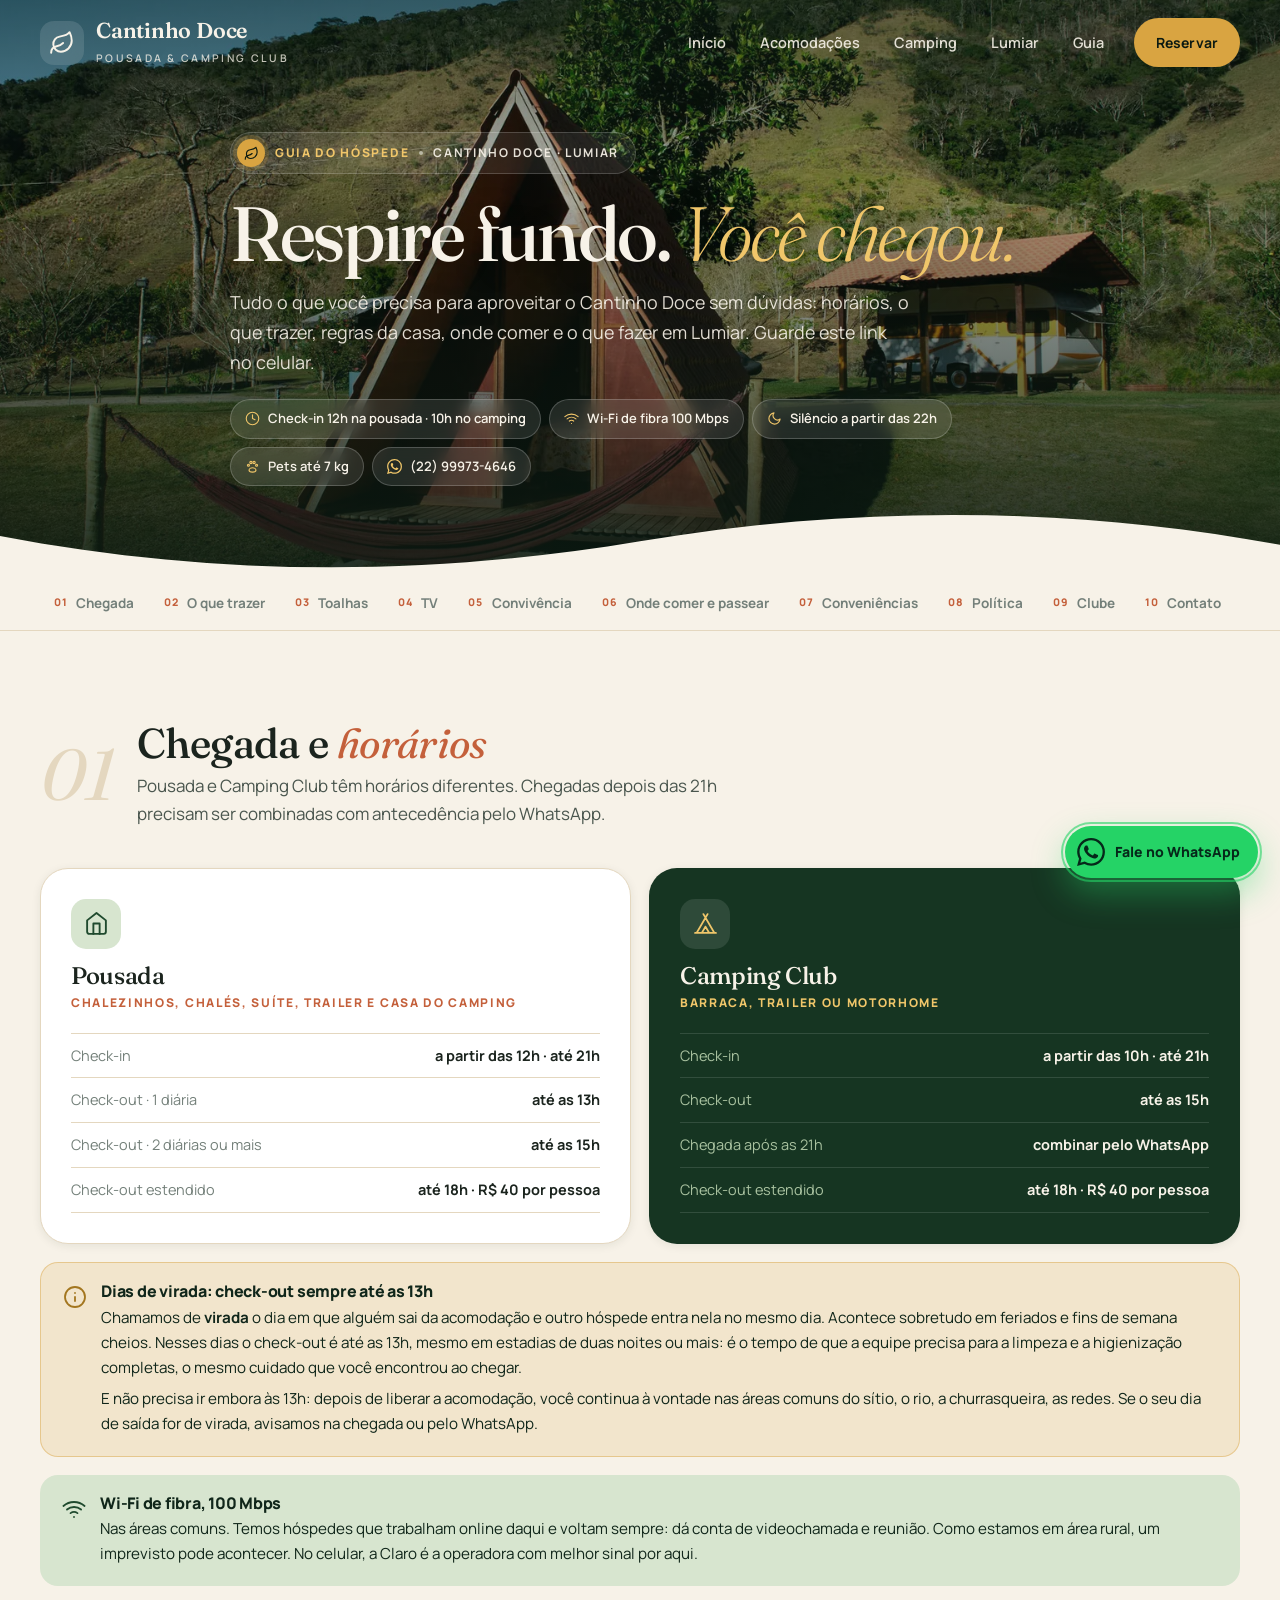
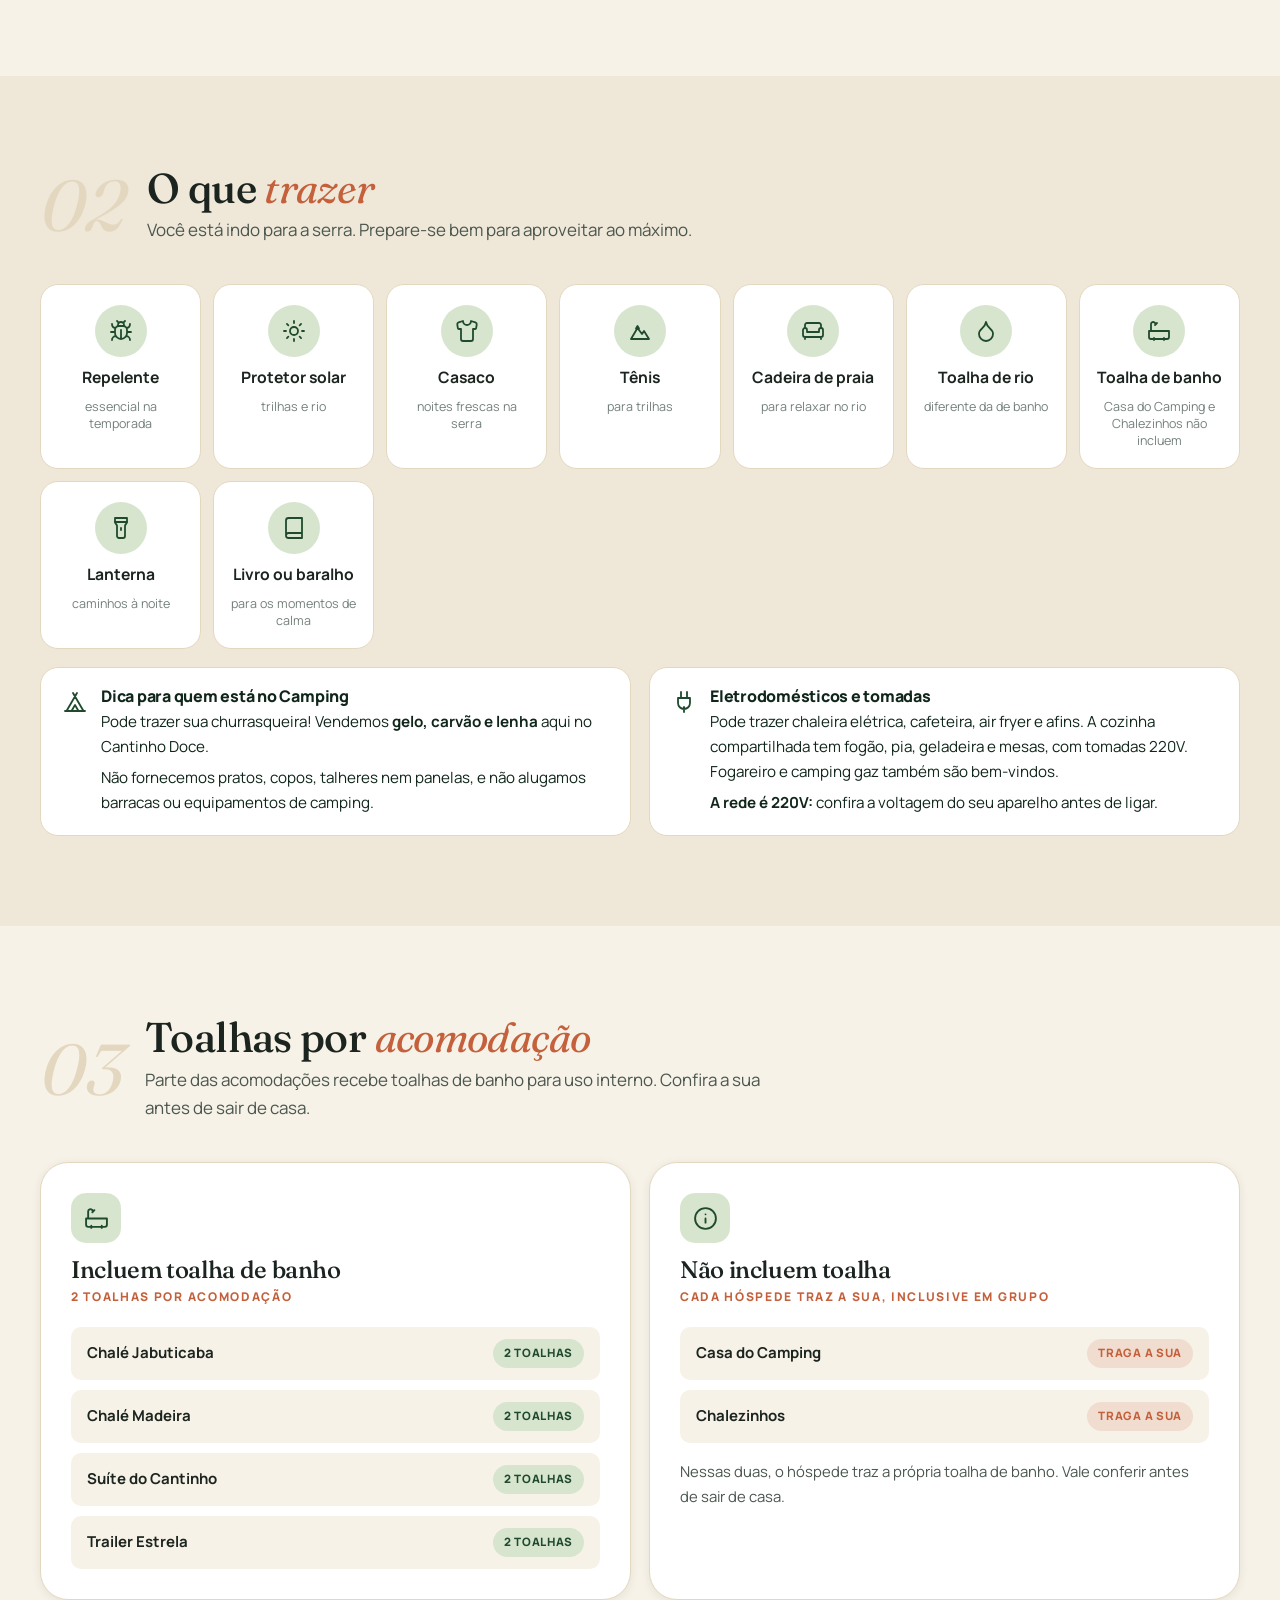
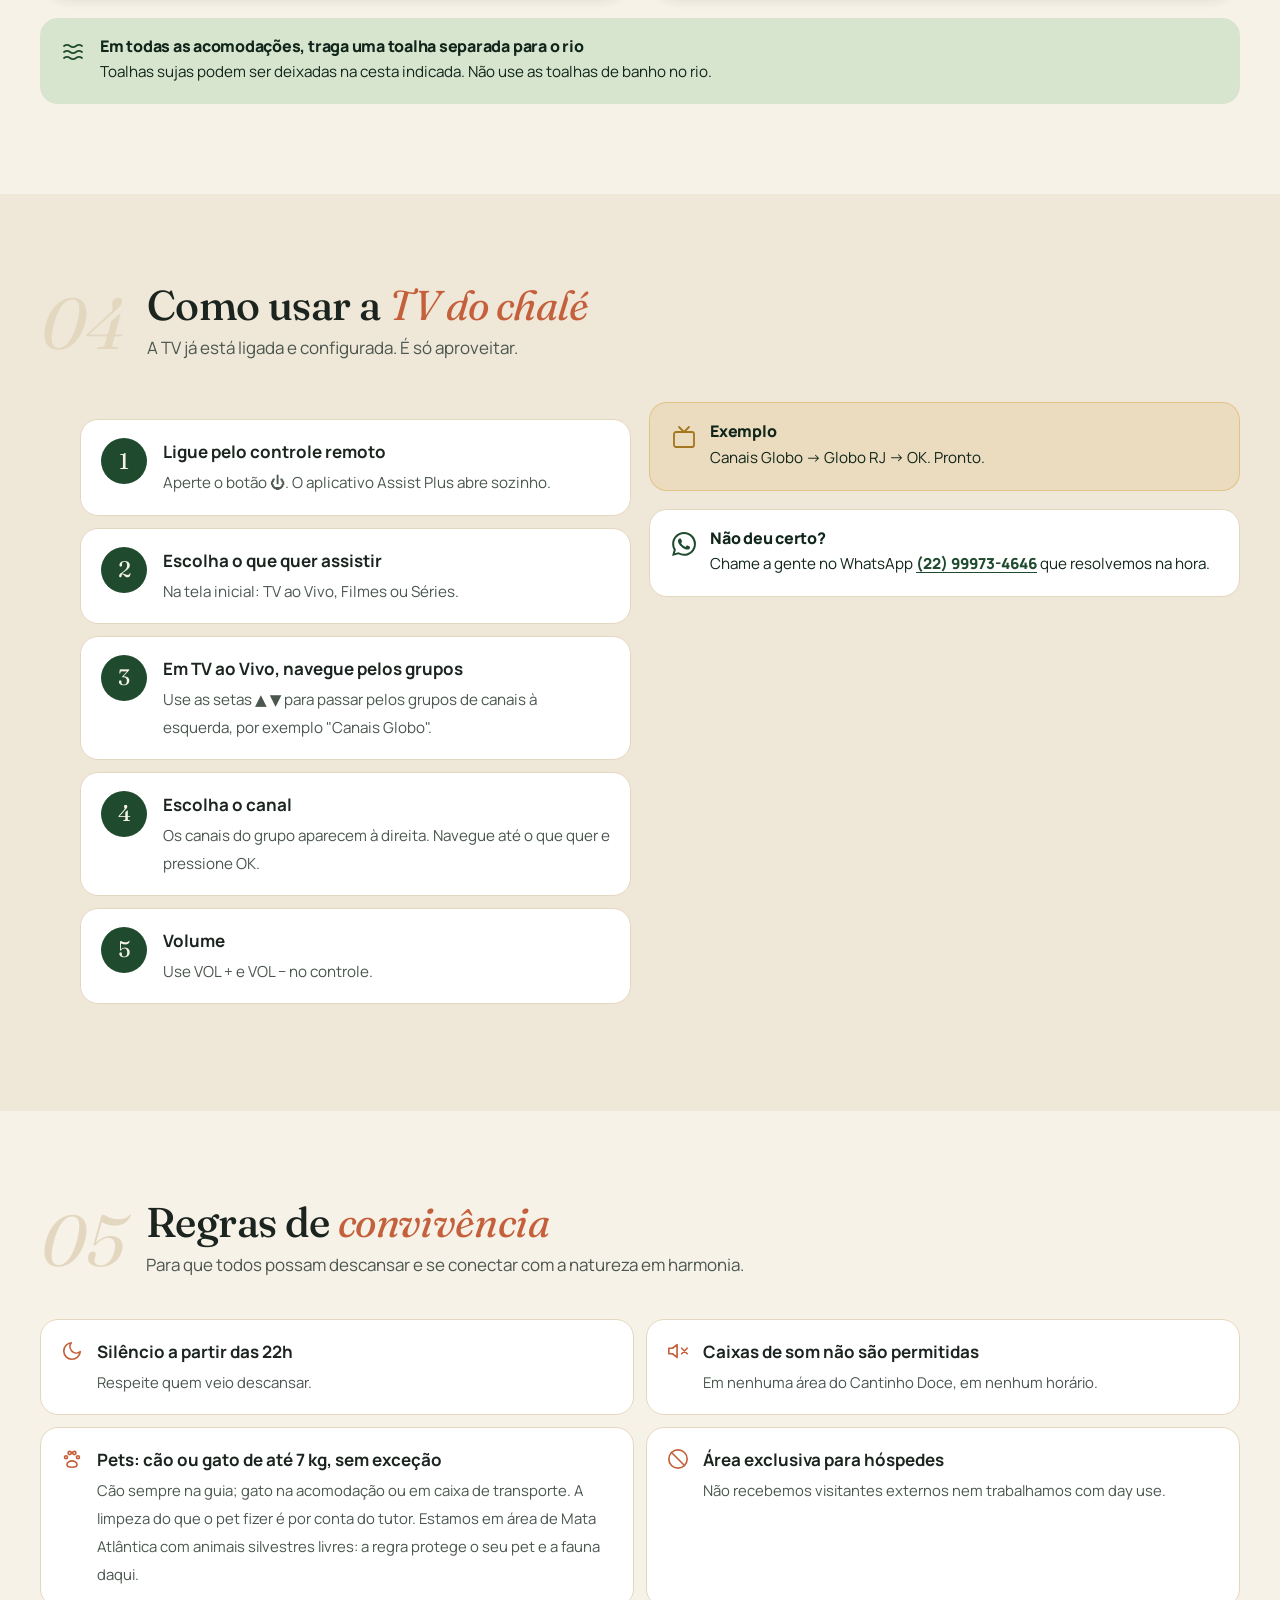
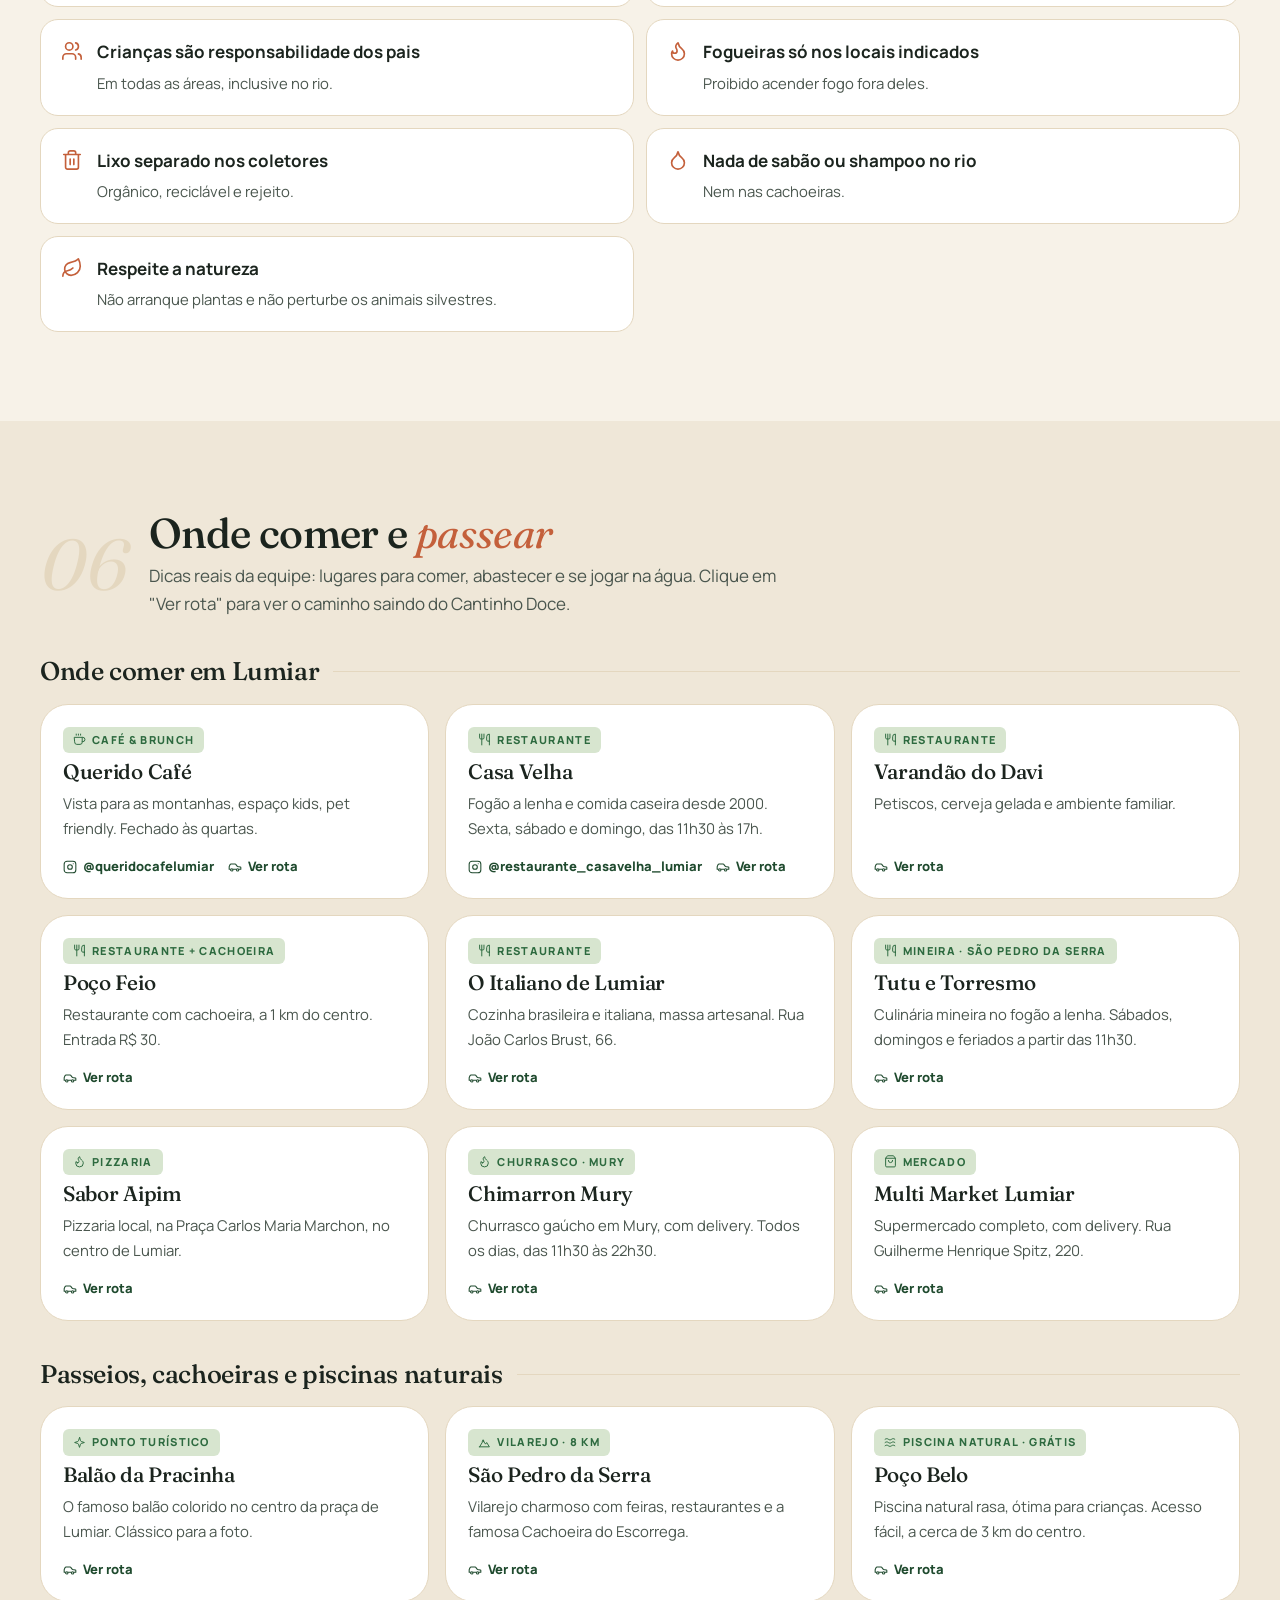
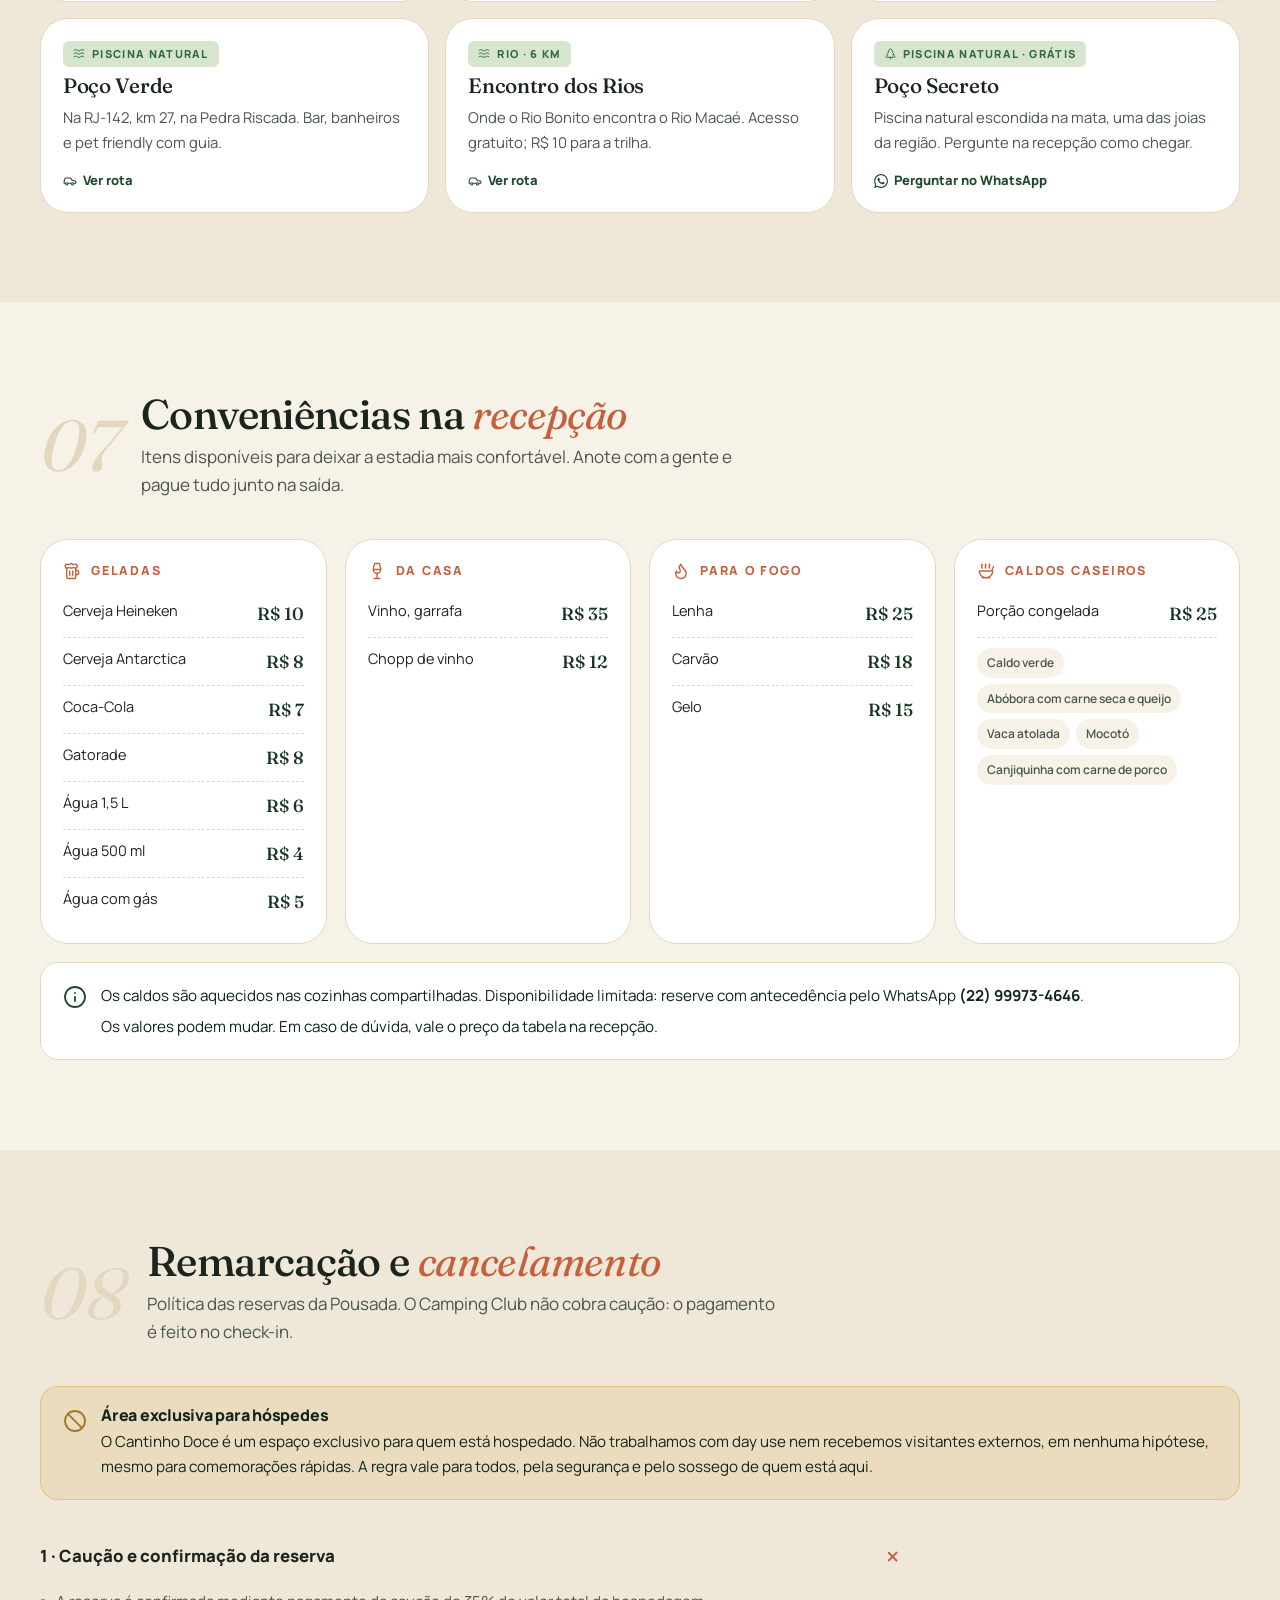
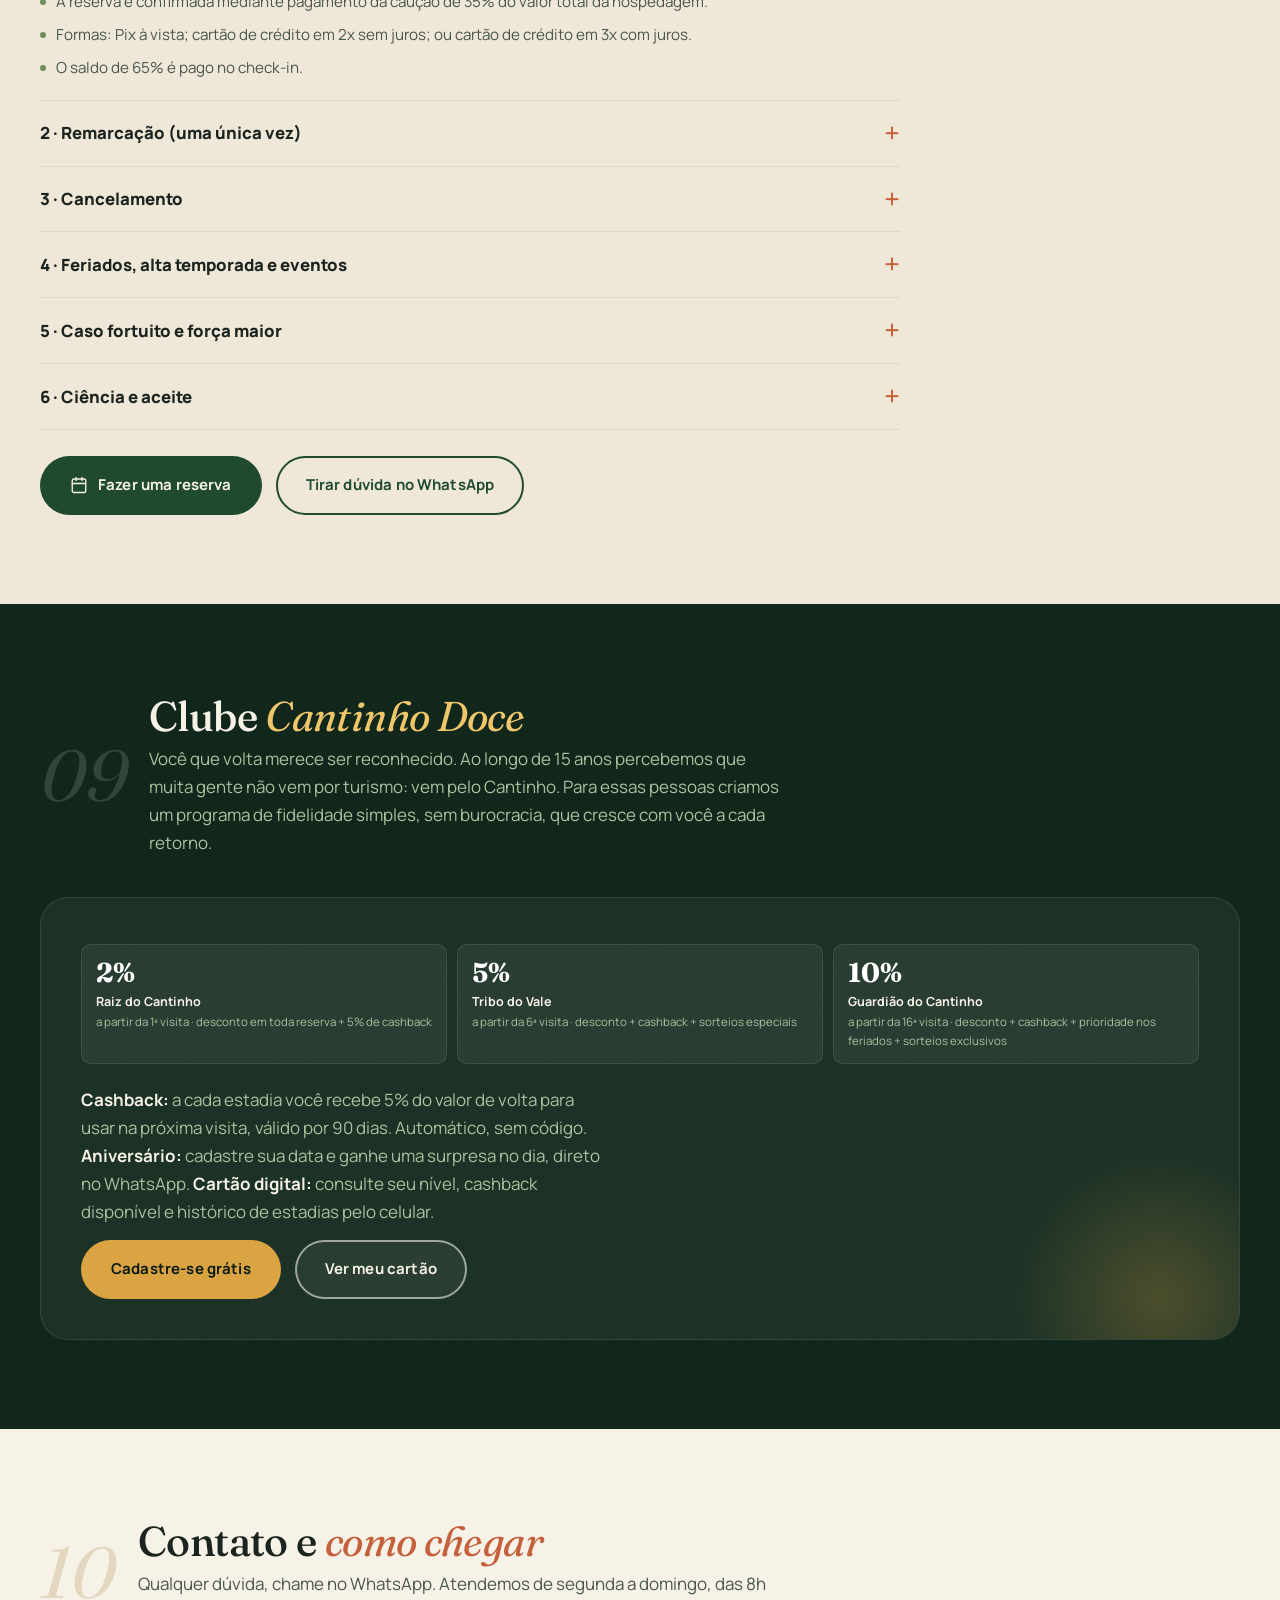
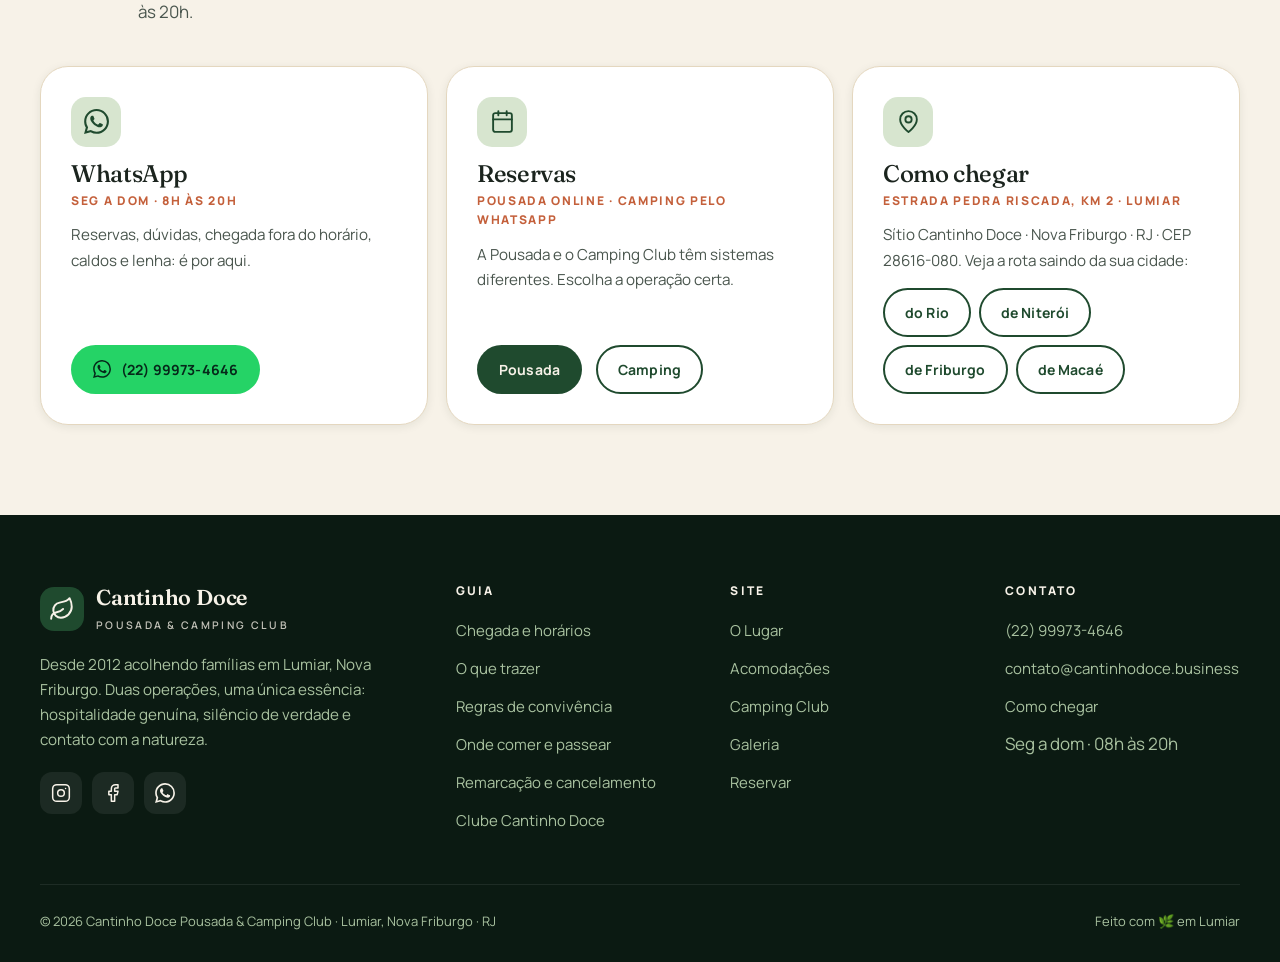
==== guia.html @ f3b75375 "Guia do hóspede como página própria (guia.html) e nova vitrine na home - guia.html: 10 capítulos no " ====
<!DOCTYPE html>
<html lang="pt-BR">
<head>
  <meta charset="UTF-8">
  <meta name="viewport" content="width=device-width, initial-scale=1.0">
  <title>Guia do hóspede · Cantinho Doce Pousada &amp; Camping Club</title>
  <meta name="description" content="Guia do hóspede do Cantinho Doce, em Lumiar: horários de check-in e check-out, o que trazer, toalhas, TV, regras de convivência, onde comer, cachoeiras, conveniências e política de cancelamento.">
  <meta name="theme-color" content="#10261a">
  <link rel="icon" type="image/svg+xml" href="favicon.svg">
  <link rel="canonical" href="https://igorstutz.github.io/camping-cantinho-doce/guia.html">
  <meta property="og:type" content="article">
  <meta property="og:locale" content="pt_BR">
  <meta property="og:title" content="Guia do hóspede · Cantinho Doce">
  <meta property="og:description" content="Respire fundo. Você chegou. Horários, o que trazer, regras da casa, onde comer e o que fazer em Lumiar.">
  <meta property="og:url" content="https://igorstutz.github.io/camping-cantinho-doce/guia.html">
  <meta property="og:image" content="https://igorstutz.github.io/camping-cantinho-doce/og.jpg">
  <link rel="preconnect" href="https://fonts.googleapis.com">
  <link rel="preconnect" href="https://fonts.gstatic.com" crossorigin>
  <link href="https://fonts.googleapis.com/css2?family=Fraunces:ital,opsz,wght@0,9..144,300..700;1,9..144,300..700&family=Manrope:wght@400;500;600;700;800&display=swap" rel="stylesheet">
  <link rel="stylesheet" href="css/style.css">
</head>
<body>

<!-- Ícones (sprite) -->
<svg width="0" height="0" style="position:absolute" aria-hidden="true">
  <defs>
    <g id="_s" fill="none" stroke="currentColor" stroke-width="1.8" stroke-linecap="round" stroke-linejoin="round"></g>
  </defs>
  <symbol id="i-leaf" viewBox="0 0 24 24"><g fill="none" stroke="currentColor" stroke-width="1.8" stroke-linecap="round" stroke-linejoin="round"><path d="M11 20A7 7 0 0 1 9.8 6.1C15.5 5 17 4.48 19 2c1 2 2 4.18 2 8 0 5.5-4.78 10-10 10Z"/><path d="M2 21c0-3 1.85-5.36 5.08-6C9.5 14.52 12 13 13 12"/></g></symbol>
  <symbol id="i-river" viewBox="0 0 24 24"><g fill="none" stroke="currentColor" stroke-width="1.8" stroke-linecap="round" stroke-linejoin="round"><path d="M2 6c2-1.5 4-1.5 6 0s4 1.5 6 0 4-1.5 6 0M2 12c2-1.5 4-1.5 6 0s4 1.5 6 0 4-1.5 6 0M2 18c2-1.5 4-1.5 6 0s4 1.5 6 0 4-1.5 6 0"/></g></symbol>
  <symbol id="i-mountain" viewBox="0 0 24 24"><g fill="none" stroke="currentColor" stroke-width="1.8" stroke-linecap="round" stroke-linejoin="round"><path d="m3 20 6.5-11L14 15l2-3 5 8H3Z"/><path d="M8 9.5 9.5 7 11 9.5"/></g></symbol>
  <symbol id="i-users" viewBox="0 0 24 24"><g fill="none" stroke="currentColor" stroke-width="1.8" stroke-linecap="round" stroke-linejoin="round"><path d="M16 21v-2a4 4 0 0 0-4-4H6a4 4 0 0 0-4 4v2"/><circle cx="9" cy="7" r="4"/><path d="M22 21v-2a4 4 0 0 0-3-3.87M16 3.13a4 4 0 0 1 0 7.75"/></g></symbol>
  <symbol id="i-moon" viewBox="0 0 24 24"><g fill="none" stroke="currentColor" stroke-width="1.8" stroke-linecap="round" stroke-linejoin="round"><path d="M21 12.8A9 9 0 1 1 11.2 3 7 7 0 0 0 21 12.8Z"/></g></symbol>
  <symbol id="i-wifi" viewBox="0 0 24 24"><g fill="none" stroke="currentColor" stroke-width="1.8" stroke-linecap="round" stroke-linejoin="round"><path d="M5 12.55a11 11 0 0 1 14.08 0M1.42 9a16 16 0 0 1 21.16 0M8.53 16.11a6 6 0 0 1 6.95 0M12 20h.01"/></g></symbol>
  <symbol id="i-snow" viewBox="0 0 24 24"><g fill="none" stroke="currentColor" stroke-width="1.8" stroke-linecap="round" stroke-linejoin="round"><path d="M12 2v20M2 12h20M4.93 4.93l14.14 14.14M19.07 4.93 4.93 19.07M12 2l-2 2M12 2l2 2M12 22l-2-2M12 22l2-2M2 12l2-2M2 12l2 2M22 12l-2-2M22 12l-2 2"/></g></symbol>
  <symbol id="i-fire" viewBox="0 0 24 24"><g fill="none" stroke="currentColor" stroke-width="1.8" stroke-linecap="round" stroke-linejoin="round"><path d="M8.5 14.5A2.5 2.5 0 0 0 11 12c0-1.38-.5-2-1-3-1.072-2.143-.224-4.054 2-6 .5 2.5 2 4.9 4 6.5 2 1.6 3 3.5 3 5.5a7 7 0 1 1-14 0c0-1.153.433-2.294 1-3a2.5 2.5 0 0 0 2.5 2.5z"/></g></symbol>
  <symbol id="i-bed" viewBox="0 0 24 24"><g fill="none" stroke="currentColor" stroke-width="1.8" stroke-linecap="round" stroke-linejoin="round"><path d="M2 4v16M2 8h18a2 2 0 0 1 2 2v10M2 17h20M6 8v9"/></g></symbol>
  <symbol id="i-shower" viewBox="0 0 24 24"><g fill="none" stroke="currentColor" stroke-width="1.8" stroke-linecap="round" stroke-linejoin="round"><path d="M12 22a7 7 0 0 0 7-7c0-2-1-3.9-3-5.5s-3.5-4-4-6.5c-.5 2.5-2 4.9-4 6.5C6 11.1 5 13 5 15a7 7 0 0 0 7 7z"/></g></symbol>
  <symbol id="i-bath" viewBox="0 0 24 24"><g fill="none" stroke="currentColor" stroke-width="1.8" stroke-linecap="round" stroke-linejoin="round"><path d="M10 4 8 6M17 19v2M2 12h20M7 19v2M9 5 7.621 3.621A2.121 2.121 0 0 0 4 5v7M2 12v6a2 2 0 0 0 2 2h16a2 2 0 0 0 2-2v-6"/></g></symbol>
  <symbol id="i-tv" viewBox="0 0 24 24"><g fill="none" stroke="currentColor" stroke-width="1.8" stroke-linecap="round" stroke-linejoin="round"><rect x="2" y="7" width="20" height="15" rx="2"/><path d="m17 2-5 5-5-5"/></g></symbol>
  <symbol id="i-coffee" viewBox="0 0 24 24"><g fill="none" stroke="currentColor" stroke-width="1.8" stroke-linecap="round" stroke-linejoin="round"><path d="M17 8h1a4 4 0 1 1 0 8h-1M3 8h14v9a4 4 0 0 1-4 4H7a4 4 0 0 1-4-4ZM6 2v2M10 2v2M14 2v2"/></g></symbol>
  <symbol id="i-fridge" viewBox="0 0 24 24"><g fill="none" stroke="currentColor" stroke-width="1.8" stroke-linecap="round" stroke-linejoin="round"><rect x="5" y="2" width="14" height="20" rx="2"/><path d="M5 10h14M9 6v1M9 14v2"/></g></symbol>
  <symbol id="i-paw" viewBox="0 0 24 24"><g fill="none" stroke="currentColor" stroke-width="1.8" stroke-linecap="round" stroke-linejoin="round"><path d="M12 14c-2.5 0-5.5 1.6-5.5 4 0 1.8 2.2 3 5.5 3s5.5-1.2 5.5-3c0-2.4-3-4-5.5-4z"/><circle cx="5.5" cy="10" r="1.6"/><circle cx="9.5" cy="5.5" r="1.8"/><circle cx="14.5" cy="5.5" r="1.8"/><circle cx="18.5" cy="10" r="1.6"/></g></symbol>
  <symbol id="i-bolt" viewBox="0 0 24 24"><g fill="none" stroke="currentColor" stroke-width="1.8" stroke-linecap="round" stroke-linejoin="round"><path d="M13 2 3 14h9l-1 8 10-12h-9l1-8z"/></g></symbol>
  <symbol id="i-kitchen" viewBox="0 0 24 24"><g fill="none" stroke="currentColor" stroke-width="1.8" stroke-linecap="round" stroke-linejoin="round"><path d="M3 2v7c0 1.1.9 2 2 2h4a2 2 0 0 0 2-2V2M7 2v20M21 15V2a5 5 0 0 0-5 5v6c0 1.1.9 2 2 2h3Zm0 0v7"/></g></symbol>
  <symbol id="i-pin" viewBox="0 0 24 24"><g fill="none" stroke="currentColor" stroke-width="1.8" stroke-linecap="round" stroke-linejoin="round"><path d="M20 10c0 6-8 12-8 12s-8-6-8-12a8 8 0 0 1 16 0Z"/><circle cx="12" cy="10" r="3"/></g></symbol>
  <symbol id="i-clock" viewBox="0 0 24 24"><g fill="none" stroke="currentColor" stroke-width="1.8" stroke-linecap="round" stroke-linejoin="round"><circle cx="12" cy="12" r="10"/><path d="M12 6v6l4 2"/></g></symbol>
  <symbol id="i-phone" viewBox="0 0 24 24"><g fill="none" stroke="currentColor" stroke-width="1.8" stroke-linecap="round" stroke-linejoin="round"><path d="M22 16.92v3a2 2 0 0 1-2.18 2 19.79 19.79 0 0 1-8.63-3.07 19.5 19.5 0 0 1-6-6 19.79 19.79 0 0 1-3.07-8.67A2 2 0 0 1 4.11 2h3a2 2 0 0 1 2 1.72c.127.96.361 1.903.7 2.81a2 2 0 0 1-.45 2.11L8.09 9.91a16 16 0 0 0 6 6l1.27-1.27a2 2 0 0 1 2.11-.45c.907.339 1.85.573 2.81.7A2 2 0 0 1 22 16.92z"/></g></symbol>
  <symbol id="i-mail" viewBox="0 0 24 24"><g fill="none" stroke="currentColor" stroke-width="1.8" stroke-linecap="round" stroke-linejoin="round"><rect x="2" y="4" width="20" height="16" rx="2"/><path d="m22 7-10 7L2 7"/></g></symbol>
  <symbol id="i-whatsapp" viewBox="0 0 24 24"><path fill="currentColor" d="M17.472 14.382c-.297-.149-1.758-.867-2.03-.967-.273-.099-.471-.148-.67.15-.197.297-.767.966-.94 1.164-.173.199-.347.223-.644.075-.297-.15-1.255-.463-2.39-1.475-.883-.788-1.48-1.761-1.653-2.059-.173-.297-.018-.458.13-.606.134-.133.298-.347.446-.52.149-.174.198-.298.298-.497.099-.198.05-.371-.025-.52-.075-.149-.669-1.612-.916-2.207-.242-.579-.487-.5-.669-.51-.173-.008-.371-.01-.57-.01-.198 0-.52.074-.792.372-.272.297-1.04 1.016-1.04 2.479 0 1.462 1.065 2.875 1.213 3.074.149.198 2.096 3.2 5.077 4.487.709.306 1.262.489 1.694.625.712.227 1.36.195 1.871.118.571-.085 1.758-.719 2.006-1.413.248-.694.248-1.289.173-1.413-.074-.124-.272-.198-.57-.347m-5.421 7.403h-.004a9.87 9.87 0 0 1-5.031-1.378l-.361-.214-3.741.982.998-3.648-.235-.374a9.86 9.86 0 0 1-1.51-5.26c.001-5.45 4.436-9.884 9.888-9.884 2.64 0 5.122 1.03 6.988 2.898a9.825 9.825 0 0 1 2.893 6.994c-.003 5.45-4.437 9.884-9.885 9.884m8.413-18.297A11.815 11.815 0 0 0 12.05 0C5.495 0 .16 5.335.157 11.892c0 2.096.547 4.142 1.588 5.945L.057 24l6.305-1.654a11.882 11.882 0 0 0 5.683 1.448h.005c6.554 0 11.89-5.335 11.893-11.893a11.821 11.821 0 0 0-3.48-8.413Z"/></symbol>
  <symbol id="i-instagram" viewBox="0 0 24 24"><g fill="none" stroke="currentColor" stroke-width="1.8" stroke-linecap="round" stroke-linejoin="round"><rect x="2" y="2" width="20" height="20" rx="5"/><circle cx="12" cy="12" r="4"/><path d="M17.5 6.5h.01"/></g></symbol>
  <symbol id="i-facebook" viewBox="0 0 24 24"><g fill="none" stroke="currentColor" stroke-width="1.8" stroke-linecap="round" stroke-linejoin="round"><path d="M18 2h-3a5 5 0 0 0-5 5v3H7v4h3v8h4v-8h3l1-4h-4V7a1 1 0 0 1 1-1h3z"/></g></symbol>
  <symbol id="i-arrow" viewBox="0 0 24 24"><g fill="none" stroke="currentColor" stroke-width="1.8" stroke-linecap="round" stroke-linejoin="round"><path d="M5 12h14M12 5l7 7-7 7"/></g></symbol>
  <symbol id="i-up" viewBox="0 0 24 24"><g fill="none" stroke="currentColor" stroke-width="1.8" stroke-linecap="round" stroke-linejoin="round"><path d="M12 19V5M5 12l7-7 7 7"/></g></symbol>
  <symbol id="i-chevL" viewBox="0 0 24 24"><g fill="none" stroke="currentColor" stroke-width="2" stroke-linecap="round" stroke-linejoin="round"><path d="m15 18-6-6 6-6"/></g></symbol>
  <symbol id="i-chevR" viewBox="0 0 24 24"><g fill="none" stroke="currentColor" stroke-width="2" stroke-linecap="round" stroke-linejoin="round"><path d="m9 18 6-6-6-6"/></g></symbol>
  <symbol id="i-x" viewBox="0 0 24 24"><g fill="none" stroke="currentColor" stroke-width="2" stroke-linecap="round" stroke-linejoin="round"><path d="M18 6 6 18M6 6l12 12"/></g></symbol>
  <symbol id="i-star" viewBox="0 0 24 24"><path fill="currentColor" d="m12 2 3.09 6.26L22 9.27l-5 4.87 1.18 6.88L12 17.77l-6.18 3.25L7 14.14 2 9.27l6.91-1.01L12 2z"/></symbol>
  <symbol id="i-tent" viewBox="0 0 24 24"><g fill="none" stroke="currentColor" stroke-width="1.8" stroke-linecap="round" stroke-linejoin="round"><path d="M3.5 21 14 3M20.5 21 10 3M15.5 21 12 15l-3.5 6M2 21h20"/></g></symbol>
  <symbol id="i-home" viewBox="0 0 24 24"><g fill="none" stroke="currentColor" stroke-width="1.8" stroke-linecap="round" stroke-linejoin="round"><path d="m3 9 9-7 9 7v11a2 2 0 0 1-2 2H5a2 2 0 0 1-2-2z"/><path d="M9 22V12h6v10"/></g></symbol>
  <symbol id="i-check" viewBox="0 0 24 24"><g fill="none" stroke="currentColor" stroke-width="2.2" stroke-linecap="round" stroke-linejoin="round"><path d="M20 6 9 17l-5-5"/></g></symbol>
  <symbol id="i-info" viewBox="0 0 24 24"><g fill="none" stroke="currentColor" stroke-width="1.8" stroke-linecap="round" stroke-linejoin="round"><circle cx="12" cy="12" r="10"/><path d="M12 16v-4M12 8h.01"/></g></symbol>
  <symbol id="i-sun" viewBox="0 0 24 24"><g fill="none" stroke="currentColor" stroke-width="1.8" stroke-linecap="round" stroke-linejoin="round"><circle cx="12" cy="12" r="4"/><path d="M12 2v2M12 20v2M4.93 4.93l1.41 1.41M17.66 17.66l1.41 1.41M2 12h2M20 12h2M6.34 17.66l-1.41 1.41M19.07 4.93l-1.41 1.41"/></g></symbol>
  <symbol id="i-tree" viewBox="0 0 24 24"><g fill="none" stroke="currentColor" stroke-width="1.8" stroke-linecap="round" stroke-linejoin="round"><path d="m17 14 3 3.3a1 1 0 0 1-.7 1.7H4.7a1 1 0 0 1-.7-1.7L7 14h-.3a1 1 0 0 1-.7-1.7L9 9h-.2A1 1 0 0 1 8 7.3L12 3l4 4.3a1 1 0 0 1-.8 1.7H15l3 3.3a1 1 0 0 1-.7 1.7H17ZM12 22v-3"/></g></symbol>
  <symbol id="i-calendar" viewBox="0 0 24 24"><g fill="none" stroke="currentColor" stroke-width="1.8" stroke-linecap="round" stroke-linejoin="round"><rect x="3" y="4" width="18" height="18" rx="2"/><path d="M16 2v4M8 2v4M3 10h18"/></g></symbol>
  <symbol id="i-camera" viewBox="0 0 24 24"><g fill="none" stroke="currentColor" stroke-width="1.8" stroke-linecap="round" stroke-linejoin="round"><rect x="3" y="3" width="18" height="18" rx="2"/><circle cx="8.5" cy="8.5" r="1.5"/><path d="m21 15-5-5L5 21"/></g></symbol>
  <symbol id="i-car" viewBox="0 0 24 24"><g fill="none" stroke="currentColor" stroke-width="1.8" stroke-linecap="round" stroke-linejoin="round"><path d="M14 16H9m10 0h3v-3.15a1 1 0 0 0-.84-.99L16 11l-2.7-3.6a1 1 0 0 0-.8-.4H5.24a2 2 0 0 0-1.8 1.1l-.8 1.63A6 6 0 0 0 2 12.42V16h2"/><circle cx="6.5" cy="17" r="2"/><circle cx="16.5" cy="17" r="2"/></g></symbol>
  <symbol id="i-sofa" viewBox="0 0 24 24"><g fill="none" stroke="currentColor" stroke-width="1.8" stroke-linecap="round" stroke-linejoin="round"><path d="M20 9V6a2 2 0 0 0-2-2H6a2 2 0 0 0-2 2v3M2 11v5a2 2 0 0 0 2 2h16a2 2 0 0 0 2-2v-5a2 2 0 0 0-4 0v2H6v-2a2 2 0 0 0-4 0ZM4 18v2M20 18v2"/></g></symbol>
  <symbol id="i-eye" viewBox="0 0 24 24"><g fill="none" stroke="currentColor" stroke-width="1.8" stroke-linecap="round" stroke-linejoin="round"><path d="M2 12s3-7 10-7 10 7 10 7-3 7-10 7-10-7-10-7Z"/><circle cx="12" cy="12" r="3"/></g></symbol>
  <symbol id="i-sparkles" viewBox="0 0 24 24"><g fill="none" stroke="currentColor" stroke-width="1.8" stroke-linecap="round" stroke-linejoin="round"><path d="m12 3-1.9 5.8a2 2 0 0 1-1.3 1.3L3 12l5.8 1.9a2 2 0 0 1 1.3 1.3L12 21l1.9-5.8a2 2 0 0 1 1.3-1.3L21 12l-5.8-1.9a2 2 0 0 1-1.3-1.3z"/></g></symbol>
  <symbol id="i-ban" viewBox="0 0 24 24"><g fill="none" stroke="currentColor" stroke-width="1.8" stroke-linecap="round" stroke-linejoin="round"><circle cx="12" cy="12" r="10"/><path d="m4.9 4.9 14.2 14.2"/></g></symbol>
  <symbol id="i-volume" viewBox="0 0 24 24"><g fill="none" stroke="currentColor" stroke-width="1.8" stroke-linecap="round" stroke-linejoin="round"><path d="M11 5 6 9H2v6h4l5 4V5ZM22 9l-6 6M16 9l6 6"/></g></symbol>
  <symbol id="i-bug" viewBox="0 0 24 24"><g fill="none" stroke="currentColor" stroke-width="1.8" stroke-linecap="round" stroke-linejoin="round"><path d="m8 2 1.88 1.88M14.12 3.88 16 2M9 7.13v-1a3.003 3.003 0 1 1 6 0v1"/><path d="M12 20c-3.3 0-6-2.7-6-6v-3a4 4 0 0 1 4-4h4a4 4 0 0 1 4 4v3c0 3.3-2.7 6-6 6M12 20v-9M6.53 9C4.6 8.8 3 7.1 3 5M6 13H2M3 21c0-2.1 1.7-3.9 3.8-4M20.97 5c0 2.1-1.6 3.8-3.5 4M22 13h-4M17.2 17c2.1.1 3.8 1.9 3.8 4"/></g></symbol>
  <symbol id="i-shirt" viewBox="0 0 24 24"><g fill="none" stroke="currentColor" stroke-width="1.8" stroke-linecap="round" stroke-linejoin="round"><path d="M20.38 3.46 16 2a4 4 0 0 1-8 0L3.62 3.46a2 2 0 0 0-1.34 2.23l.58 3.47a1 1 0 0 0 .99.84H6v10c0 1.1.9 2 2 2h8a2 2 0 0 0 2-2V10h2.15a1 1 0 0 0 .99-.84l.58-3.47a2 2 0 0 0-1.34-2.23z"/></g></symbol>
  <symbol id="i-flashlight" viewBox="0 0 24 24"><g fill="none" stroke="currentColor" stroke-width="1.8" stroke-linecap="round" stroke-linejoin="round"><path d="M18 6c0 2-2 2-2 4v10a2 2 0 0 1-2 2h-4a2 2 0 0 1-2-2V10c0-2-2-2-2-4V2h12z"/><path d="M6 6h12M12 12v2"/></g></symbol>
  <symbol id="i-book" viewBox="0 0 24 24"><g fill="none" stroke="currentColor" stroke-width="1.8" stroke-linecap="round" stroke-linejoin="round"><path d="M4 19.5v-15A2.5 2.5 0 0 1 6.5 2H20v20H6.5a2.5 2.5 0 0 1 0-5H20"/></g></symbol>
  <symbol id="i-trash" viewBox="0 0 24 24"><g fill="none" stroke="currentColor" stroke-width="1.8" stroke-linecap="round" stroke-linejoin="round"><path d="M3 6h18M19 6v14c0 1-1 2-2 2H7c-1 0-2-1-2-2V6M8 6V4c0-1 1-2 2-2h4c1 0 2 1 2 2v2M10 11v6M14 11v6"/></g></symbol>
  <symbol id="i-beer" viewBox="0 0 24 24"><g fill="none" stroke="currentColor" stroke-width="1.8" stroke-linecap="round" stroke-linejoin="round"><path d="M17 11h1a3 3 0 0 1 0 6h-1M9 12v6M13 12v6M14 7.5c-1 0-1.44.5-3 .5s-2-.5-3-.5-1.72.5-2.5.5a2.5 2.5 0 0 1 0-5c.78 0 1.57.5 2.5.5S9.44 2 11 2s2 1.5 3 1.5 1.72-.5 2.5-.5a2.5 2.5 0 0 1 0 5c-.78 0-1.5-.5-2.5-.5ZM5 8v12a2 2 0 0 0 2 2h8a2 2 0 0 0 2-2V8"/></g></symbol>
  <symbol id="i-wine" viewBox="0 0 24 24"><g fill="none" stroke="currentColor" stroke-width="1.8" stroke-linecap="round" stroke-linejoin="round"><path d="M8 22h8M7 10h10M12 15v7M12 15a5 5 0 0 0 5-5c0-2-.5-4-2-8H9c-1.5 4-2 6-2 8a5 5 0 0 0 5 5Z"/></g></symbol>
  <symbol id="i-soup" viewBox="0 0 24 24"><g fill="none" stroke="currentColor" stroke-width="1.8" stroke-linecap="round" stroke-linejoin="round"><path d="M12 21a9 9 0 0 0 9-9H3a9 9 0 0 0 9 9ZM7 21h10M19.5 12 22 6M16.25 3c.27.1.8.53.75 1.36-.06.83-.93 1.2-1 2.02-.05.78.34 1.24.73 1.62M11.25 3c.27.1.8.53.74 1.36-.05.83-.93 1.2-.98 2.02-.06.78.33 1.24.72 1.62M6.25 3c.27.1.8.53.75 1.36-.06.83-.93 1.2-1 2.02-.05.78.34 1.24.74 1.62"/></g></symbol>
  <symbol id="i-plug" viewBox="0 0 24 24"><g fill="none" stroke="currentColor" stroke-width="1.8" stroke-linecap="round" stroke-linejoin="round"><path d="M12 22v-5M9 8V2M15 8V2M18 8v5a6 6 0 0 1-12 0V8Z"/></g></symbol>
  <symbol id="i-shopping" viewBox="0 0 24 24"><g fill="none" stroke="currentColor" stroke-width="1.8" stroke-linecap="round" stroke-linejoin="round"><path d="M6 2 3 6v14a2 2 0 0 0 2 2h14a2 2 0 0 0 2-2V6l-3-4ZM3 6h18M16 10a4 4 0 0 1-8 0"/></g></symbol>
</svg>

<!-- ===== Cabeçalho ===== -->
<header class="header" id="header">
  <div class="container header__inner">
    <a class="brand" href="index.html" aria-label="Cantinho Doce, início">
      <span class="brand__mark"><svg aria-hidden="true"><use href="#i-leaf"/></svg></span>
      <span><span class="brand__name">Cantinho Doce</span><span class="brand__sub">Pousada &amp; Camping Club</span></span>
    </a>
    <nav class="nav" id="nav" aria-label="Navegação principal">
      <a href="index.html">Início</a>
      <a href="index.html#acomodacoes">Acomodações</a>
      <a href="index.html#camping">Camping</a>
      <a href="index.html#lumiar">Lumiar</a>
      <a href="guia.html" aria-current="page">Guia</a>
      <a href="index.html#reservas" class="btn btn--gold btn--sm">Reservar</a>
    </nav>
    <button class="nav-toggle" id="navToggle" aria-label="Abrir menu" aria-expanded="false" aria-controls="nav"><span></span></button>
  </div>
</header>

<main>

<!-- ===== Abertura ===== -->
<section class="phero" id="topo">
  <div class="phero__bg" style="background-image:url('img/lg/chz-rede.webp')" aria-hidden="true"></div>
  <div class="container phero__content">
    <span class="hero__kicker"><span class="ico"><svg aria-hidden="true"><use href="#i-leaf"/></svg></span><b>Guia do hóspede</b><i></i>Cantinho Doce · Lumiar</span>
    <h1>Respire fundo. <em>Você chegou.</em></h1>
    <p class="lead">Tudo o que você precisa para aproveitar o Cantinho Doce sem dúvidas: horários, o que trazer, regras da casa, onde comer e o que fazer em Lumiar. Guarde este link no celular.</p>
    <ul class="facts">
      <li><svg aria-hidden="true"><use href="#i-clock"/></svg> Check-in 12h na pousada · 10h no camping</li>
      <li><svg aria-hidden="true"><use href="#i-wifi"/></svg> Wi-Fi de fibra 100 Mbps</li>
      <li><svg aria-hidden="true"><use href="#i-moon"/></svg> Silêncio a partir das 22h</li>
      <li><svg aria-hidden="true"><use href="#i-paw"/></svg> Pets até 7 kg</li>
      <li><svg aria-hidden="true"><use href="#i-whatsapp"/></svg> (22) 99973-4646</li>
    </ul>
  </div>
  <svg class="hero__wave" viewBox="0 0 1440 110" preserveAspectRatio="none" aria-hidden="true"><path fill="currentColor" d="M0,64 C240,110 480,110 720,70 C960,30 1200,30 1440,74 L1440,110 L0,110 Z"/></svg>
</section>

<!-- ===== Capítulos ===== -->
<nav class="chapnav" id="chapterNav" aria-label="Capítulos do guia">
  <div class="container chapnav__inner">
    <a href="#chegada"><i>01</i> Chegada</a>
    <a href="#trazer"><i>02</i> O que trazer</a>
    <a href="#toalhas"><i>03</i> Toalhas</a>
    <a href="#tv"><i>04</i> TV</a>
    <a href="#convivencia"><i>05</i> Convivência</a>
    <a href="#regiao"><i>06</i> Onde comer e passear</a>
    <a href="#conveniencias"><i>07</i> Conveniências</a>
    <a href="#politica"><i>08</i> Política</a>
    <a href="#clube"><i>09</i> Clube</a>
    <a href="#contato"><i>10</i> Contato</a>
  </div>
</nav>

<!-- 01 Chegada -->
<section class="gsec" id="chegada">
  <div class="container">
    <div class="gsec__head reveal">
      <span class="gsec__num">01</span>
      <div><h2>Chegada e <em>horários</em></h2><p>Pousada e Camping Club têm horários diferentes. Chegadas depois das 21h precisam ser combinadas com antecedência pelo WhatsApp.</p></div>
    </div>
    <div class="g2">
      <div class="gcard reveal">
        <div class="gcard__icon"><svg aria-hidden="true"><use href="#i-home"/></svg></div>
        <h3>Pousada</h3>
        <div class="how">Chalezinhos, chalés, suíte, trailer e Casa do Camping</div>
        <dl class="specs">
          <div><dt>Check-in</dt><dd>a partir das 12h · até 21h</dd></div>
          <div><dt>Check-out · 1 diária</dt><dd>até as 13h</dd></div>
          <div><dt>Check-out · 2 diárias ou mais</dt><dd>até as 15h</dd></div>
          <div><dt>Check-out estendido</dt><dd>até 18h · R$ 40 por pessoa</dd></div>
        </dl>
      </div>
      <div class="gcard gcard--dark reveal" data-delay="1">
        <div class="gcard__icon"><svg aria-hidden="true"><use href="#i-tent"/></svg></div>
        <h3>Camping Club</h3>
        <div class="how">Barraca, trailer ou motorhome</div>
        <dl class="specs">
          <div><dt>Check-in</dt><dd>a partir das 10h · até 21h</dd></div>
          <div><dt>Check-out</dt><dd>até as 15h</dd></div>
          <div><dt>Chegada após as 21h</dt><dd>combinar pelo WhatsApp</dd></div>
          <div><dt>Check-out estendido</dt><dd>até 18h · R$ 40 por pessoa</dd></div>
        </dl>
      </div>
    </div>
    <div class="callout callout--gold reveal">
      <svg aria-hidden="true"><use href="#i-info"/></svg>
      <div>
        <h4>Dias de virada: check-out sempre até as 13h</h4>
        <p>Chamamos de <strong>virada</strong> o dia em que alguém sai da acomodação e outro hóspede entra nela no mesmo dia. Acontece sobretudo em feriados e fins de semana cheios. Nesses dias o check-out é até as 13h, mesmo em estadias de duas noites ou mais: é o tempo de que a equipe precisa para a limpeza e a higienização completas, o mesmo cuidado que você encontrou ao chegar.</p>
        <p>E não precisa ir embora às 13h: depois de liberar a acomodação, você continua à vontade nas áreas comuns do sítio, o rio, a churrasqueira, as redes. Se o seu dia de saída for de virada, avisamos na chegada ou pelo WhatsApp.</p>
      </div>
    </div>
    <div class="callout reveal">
      <svg aria-hidden="true"><use href="#i-wifi"/></svg>
      <div>
        <h4>Wi-Fi de fibra, 100 Mbps</h4>
        <p>Nas áreas comuns. Temos hóspedes que trabalham online daqui e voltam sempre: dá conta de videochamada e reunião. Como estamos em área rural, um imprevisto pode acontecer. No celular, a Claro é a operadora com melhor sinal por aqui.</p>
      </div>
    </div>
  </div>
</section>

<!-- 02 O que trazer -->
<section class="gsec section--cream2" id="trazer">
  <div class="container">
    <div class="gsec__head reveal">
      <span class="gsec__num">02</span>
      <div><h2>O que <em>trazer</em></h2><p>Você está indo para a serra. Prepare-se bem para aproveitar ao máximo.</p></div>
    </div>
    <ul class="items reveal">
      <li class="item"><span class="item__icon"><svg aria-hidden="true"><use href="#i-bug"/></svg></span><strong>Repelente</strong><small>essencial na temporada</small></li>
      <li class="item"><span class="item__icon"><svg aria-hidden="true"><use href="#i-sun"/></svg></span><strong>Protetor solar</strong><small>trilhas e rio</small></li>
      <li class="item"><span class="item__icon"><svg aria-hidden="true"><use href="#i-shirt"/></svg></span><strong>Casaco</strong><small>noites frescas na serra</small></li>
      <li class="item"><span class="item__icon"><svg aria-hidden="true"><use href="#i-mountain"/></svg></span><strong>Tênis</strong><small>para trilhas</small></li>
      <li class="item"><span class="item__icon"><svg aria-hidden="true"><use href="#i-sofa"/></svg></span><strong>Cadeira de praia</strong><small>para relaxar no rio</small></li>
      <li class="item"><span class="item__icon"><svg aria-hidden="true"><use href="#i-shower"/></svg></span><strong>Toalha de rio</strong><small>diferente da de banho</small></li>
      <li class="item"><span class="item__icon"><svg aria-hidden="true"><use href="#i-bath"/></svg></span><strong>Toalha de banho</strong><small>Casa do Camping e Chalezinhos não incluem</small></li>
      <li class="item"><span class="item__icon"><svg aria-hidden="true"><use href="#i-flashlight"/></svg></span><strong>Lanterna</strong><small>caminhos à noite</small></li>
      <li class="item"><span class="item__icon"><svg aria-hidden="true"><use href="#i-book"/></svg></span><strong>Livro ou baralho</strong><small>para os momentos de calma</small></li>
    </ul>
    <div class="g2" style="margin-top:18px">
      <div class="callout callout--white reveal" style="margin-top:0">
        <svg aria-hidden="true"><use href="#i-tent"/></svg>
        <div>
          <h4>Dica para quem está no Camping</h4>
          <p>Pode trazer sua churrasqueira! Vendemos <strong>gelo, carvão e lenha</strong> aqui no Cantinho Doce.</p>
          <p>Não fornecemos pratos, copos, talheres nem panelas, e não alugamos barracas ou equipamentos de camping.</p>
        </div>
      </div>
      <div class="callout callout--white reveal" data-delay="1" style="margin-top:0">
        <svg aria-hidden="true"><use href="#i-plug"/></svg>
        <div>
          <h4>Eletrodomésticos e tomadas</h4>
          <p>Pode trazer chaleira elétrica, cafeteira, air fryer e afins. A cozinha compartilhada tem fogão, pia, geladeira e mesas, com tomadas 220V. Fogareiro e camping gaz também são bem-vindos.</p>
          <p><strong>A rede é 220V:</strong> confira a voltagem do seu aparelho antes de ligar.</p>
        </div>
      </div>
    </div>
  </div>
</section>

<!-- 03 Toalhas -->
<section class="gsec" id="toalhas">
  <div class="container">
    <div class="gsec__head reveal">
      <span class="gsec__num">03</span>
      <div><h2>Toalhas por <em>acomodação</em></h2><p>Parte das acomodações recebe toalhas de banho para uso interno. Confira a sua antes de sair de casa.</p></div>
    </div>
    <div class="g2">
      <div class="gcard reveal">
        <div class="gcard__icon"><svg aria-hidden="true"><use href="#i-bath"/></svg></div>
        <h3>Incluem toalha de banho</h3>
        <div class="how">2 toalhas por acomodação</div>
        <ul class="towels">
          <li>Chalé Jabuticaba <span class="pill">2 toalhas</span></li>
          <li>Chalé Madeira <span class="pill">2 toalhas</span></li>
          <li>Suíte do Cantinho <span class="pill">2 toalhas</span></li>
          <li>Trailer Estrela <span class="pill">2 toalhas</span></li>
        </ul>
      </div>
      <div class="gcard reveal" data-delay="1">
        <div class="gcard__icon"><svg aria-hidden="true"><use href="#i-info"/></svg></div>
        <h3>Não incluem toalha</h3>
        <div class="how">Cada hóspede traz a sua, inclusive em grupo</div>
        <ul class="towels">
          <li>Casa do Camping <span class="pill pill--warn">traga a sua</span></li>
          <li>Chalezinhos <span class="pill pill--warn">traga a sua</span></li>
        </ul>
        <p style="margin:16px 0 0;font-size:.93rem;color:var(--ink-2)">Nessas duas, o hóspede traz a própria toalha de banho. Vale conferir antes de sair de casa.</p>
      </div>
    </div>
    <div class="callout reveal">
      <svg aria-hidden="true"><use href="#i-river"/></svg>
      <div>
        <h4>Em todas as acomodações, traga uma toalha separada para o rio</h4>
        <p>Toalhas sujas podem ser deixadas na cesta indicada. Não use as toalhas de banho no rio.</p>
      </div>
    </div>
  </div>
</section>

<!-- 04 TV -->
<section class="gsec section--cream2" id="tv">
  <div class="container">
    <div class="gsec__head reveal">
      <span class="gsec__num">04</span>
      <div><h2>Como usar a <em>TV do chalé</em></h2><p>A TV já está ligada e configurada. É só aproveitar.</p></div>
    </div>
    <div class="g2" style="align-items:start">
      <ol class="steps reveal">
        <li><div><strong>Ligue pelo controle remoto</strong><span>Aperte o botão ⏻. O aplicativo Assist Plus abre sozinho.</span></div></li>
        <li><div><strong>Escolha o que quer assistir</strong><span>Na tela inicial: TV ao Vivo, Filmes ou Séries.</span></div></li>
        <li><div><strong>Em TV ao Vivo, navegue pelos grupos</strong><span>Use as setas ▲ ▼ para passar pelos grupos de canais à esquerda, por exemplo "Canais Globo".</span></div></li>
        <li><div><strong>Escolha o canal</strong><span>Os canais do grupo aparecem à direita. Navegue até o que quer e pressione OK.</span></div></li>
        <li><div><strong>Volume</strong><span>Use VOL + e VOL − no controle.</span></div></li>
      </ol>
      <div>
        <div class="callout callout--gold reveal" data-delay="1" style="margin-top:0">
          <svg aria-hidden="true"><use href="#i-tv"/></svg>
          <div><h4>Exemplo</h4><p>Canais Globo → Globo RJ → OK. Pronto.</p></div>
        </div>
        <div class="callout callout--white reveal" data-delay="2">
          <svg aria-hidden="true"><use href="#i-whatsapp"/></svg>
          <div><h4>Não deu certo?</h4><p>Chame a gente no WhatsApp <a href="https://wa.me/5522999734646?text=Ol%C3%A1%21%20Preciso%20de%20ajuda%20com%20a%20TV%20do%20chal%C3%A9." target="_blank" rel="noopener" style="font-weight:800;color:var(--forest-700);text-decoration:underline;text-underline-offset:3px">(22) 99973-4646</a> que resolvemos na hora.</p></div>
        </div>
      </div>
    </div>
  </div>
</section>

<!-- 05 Convivência -->
<section class="gsec" id="convivencia">
  <div class="container">
    <div class="gsec__head reveal">
      <span class="gsec__num">05</span>
      <div><h2>Regras de <em>convivência</em></h2><p>Para que todos possam descansar e se conectar com a natureza em harmonia.</p></div>
    </div>
    <ul class="rules-grid">
      <li class="rule reveal"><svg aria-hidden="true"><use href="#i-moon"/></svg><div><strong>Silêncio a partir das 22h</strong><span>Respeite quem veio descansar.</span></div></li>
      <li class="rule reveal"><svg aria-hidden="true"><use href="#i-volume"/></svg><div><strong>Caixas de som não são permitidas</strong><span>Em nenhuma área do Cantinho Doce, em nenhum horário.</span></div></li>
      <li class="rule reveal"><svg aria-hidden="true"><use href="#i-paw"/></svg><div><strong>Pets: cão ou gato de até 7 kg, sem exceção</strong><span>Cão sempre na guia; gato na acomodação ou em caixa de transporte. A limpeza do que o pet fizer é por conta do tutor. Estamos em área de Mata Atlântica com animais silvestres livres: a regra protege o seu pet e a fauna daqui.</span></div></li>
      <li class="rule reveal"><svg aria-hidden="true"><use href="#i-ban"/></svg><div><strong>Área exclusiva para hóspedes</strong><span>Não recebemos visitantes externos nem trabalhamos com day use.</span></div></li>
      <li class="rule reveal"><svg aria-hidden="true"><use href="#i-users"/></svg><div><strong>Crianças são responsabilidade dos pais</strong><span>Em todas as áreas, inclusive no rio.</span></div></li>
      <li class="rule reveal"><svg aria-hidden="true"><use href="#i-fire"/></svg><div><strong>Fogueiras só nos locais indicados</strong><span>Proibido acender fogo fora deles.</span></div></li>
      <li class="rule reveal"><svg aria-hidden="true"><use href="#i-trash"/></svg><div><strong>Lixo separado nos coletores</strong><span>Orgânico, reciclável e rejeito.</span></div></li>
      <li class="rule reveal"><svg aria-hidden="true"><use href="#i-shower"/></svg><div><strong>Nada de sabão ou shampoo no rio</strong><span>Nem nas cachoeiras.</span></div></li>
      <li class="rule reveal"><svg aria-hidden="true"><use href="#i-leaf"/></svg><div><strong>Respeite a natureza</strong><span>Não arranque plantas e não perturbe os animais silvestres.</span></div></li>
    </ul>
  </div>
</section>

<!-- 06 Região -->
<section class="gsec section--cream2" id="regiao">
  <div class="container">
    <div class="gsec__head reveal">
      <span class="gsec__num">06</span>
      <div><h2>Onde comer e <em>passear</em></h2><p>Dicas reais da equipe: lugares para comer, abastecer e se jogar na água. Clique em "Ver rota" para ver o caminho saindo do Cantinho Doce.</p></div>
    </div>

    <h3 class="sub">Onde comer em Lumiar</h3>
    <div class="eat">
      <article class="eatcard reveal"><span class="eatcard__cat"><svg aria-hidden="true"><use href="#i-coffee"/></svg> Café &amp; brunch</span><h4>Querido Café</h4><p>Vista para as montanhas, espaço kids, pet friendly. Fechado às quartas.</p><div class="eatcard__links"><a href="https://instagram.com/queridocafelumiar" target="_blank" rel="noopener"><svg aria-hidden="true"><use href="#i-instagram"/></svg> @queridocafelumiar</a><button type="button" data-dest="Querido Café, Lumiar, Nova Friburgo - RJ" data-name="Querido Café"><svg aria-hidden="true"><use href="#i-car"/></svg> Ver rota</button></div></article>
      <article class="eatcard reveal" data-delay="1"><span class="eatcard__cat"><svg aria-hidden="true"><use href="#i-kitchen"/></svg> Restaurante</span><h4>Casa Velha</h4><p>Fogão a lenha e comida caseira desde 2000. Sexta, sábado e domingo, das 11h30 às 17h.</p><div class="eatcard__links"><a href="https://instagram.com/restaurante_casavelha_lumiar" target="_blank" rel="noopener"><svg aria-hidden="true"><use href="#i-instagram"/></svg> @restaurante_casavelha_lumiar</a><button type="button" data-dest="Restaurante Casa Velha, Lumiar, Nova Friburgo - RJ" data-name="Casa Velha"><svg aria-hidden="true"><use href="#i-car"/></svg> Ver rota</button></div></article>
      <article class="eatcard reveal" data-delay="2"><span class="eatcard__cat"><svg aria-hidden="true"><use href="#i-kitchen"/></svg> Restaurante</span><h4>Varandão do Davi</h4><p>Petiscos, cerveja gelada e ambiente familiar.</p><div class="eatcard__links"><button type="button" data-dest="Varandão do Davi, Lumiar, Nova Friburgo - RJ" data-name="Varandão do Davi"><svg aria-hidden="true"><use href="#i-car"/></svg> Ver rota</button></div></article>
      <article class="eatcard reveal"><span class="eatcard__cat"><svg aria-hidden="true"><use href="#i-kitchen"/></svg> Restaurante + cachoeira</span><h4>Poço Feio</h4><p>Restaurante com cachoeira, a 1 km do centro. Entrada R$ 30.</p><div class="eatcard__links"><button type="button" data-dest="Poço Feio, Lumiar, Nova Friburgo - RJ" data-name="Poço Feio"><svg aria-hidden="true"><use href="#i-car"/></svg> Ver rota</button></div></article>
      <article class="eatcard reveal" data-delay="1"><span class="eatcard__cat"><svg aria-hidden="true"><use href="#i-kitchen"/></svg> Restaurante</span><h4>O Italiano de Lumiar</h4><p>Cozinha brasileira e italiana, massa artesanal. Rua João Carlos Brust, 66.</p><div class="eatcard__links"><button type="button" data-dest="Rua João Carlos Brust, 66, Lumiar, Nova Friburgo - RJ" data-name="O Italiano de Lumiar"><svg aria-hidden="true"><use href="#i-car"/></svg> Ver rota</button></div></article>
      <article class="eatcard reveal" data-delay="2"><span class="eatcard__cat"><svg aria-hidden="true"><use href="#i-kitchen"/></svg> Mineira · São Pedro da Serra</span><h4>Tutu e Torresmo</h4><p>Culinária mineira no fogão a lenha. Sábados, domingos e feriados a partir das 11h30.</p><div class="eatcard__links"><button type="button" data-dest="Tutu e Torresmo, São Pedro da Serra, Nova Friburgo - RJ" data-name="Tutu e Torresmo"><svg aria-hidden="true"><use href="#i-car"/></svg> Ver rota</button></div></article>
      <article class="eatcard reveal"><span class="eatcard__cat"><svg aria-hidden="true"><use href="#i-fire"/></svg> Pizzaria</span><h4>Sabor Aipim</h4><p>Pizzaria local, na Praça Carlos Maria Marchon, no centro de Lumiar.</p><div class="eatcard__links"><button type="button" data-dest="Praça Carlos Maria Marchon, Lumiar, Nova Friburgo - RJ" data-name="Sabor Aipim"><svg aria-hidden="true"><use href="#i-car"/></svg> Ver rota</button></div></article>
      <article class="eatcard reveal" data-delay="1"><span class="eatcard__cat"><svg aria-hidden="true"><use href="#i-fire"/></svg> Churrasco · Mury</span><h4>Chimarron Mury</h4><p>Churrasco gaúcho em Mury, com delivery. Todos os dias, das 11h30 às 22h30.</p><div class="eatcard__links"><button type="button" data-dest="Chimarron, Mury, Nova Friburgo - RJ" data-name="Chimarron Mury"><svg aria-hidden="true"><use href="#i-car"/></svg> Ver rota</button></div></article>
      <article class="eatcard reveal" data-delay="2"><span class="eatcard__cat"><svg aria-hidden="true"><use href="#i-shopping"/></svg> Mercado</span><h4>Multi Market Lumiar</h4><p>Supermercado completo, com delivery. Rua Guilherme Henrique Spitz, 220.</p><div class="eatcard__links"><button type="button" data-dest="Rua Guilherme Henrique Spitz, 220, Lumiar, Nova Friburgo - RJ" data-name="Multi Market Lumiar"><svg aria-hidden="true"><use href="#i-car"/></svg> Ver rota</button></div></article>
    </div>

    <h3 class="sub">Passeios, cachoeiras e piscinas naturais</h3>
    <div class="eat">
      <article class="eatcard reveal"><span class="eatcard__cat"><svg aria-hidden="true"><use href="#i-sparkles"/></svg> Ponto turístico</span><h4>Balão da Pracinha</h4><p>O famoso balão colorido no centro da praça de Lumiar. Clássico para a foto.</p><div class="eatcard__links"><button type="button" data-dest="Praça Carlos Maria Marchon, Lumiar, Nova Friburgo - RJ" data-name="Balão da Pracinha"><svg aria-hidden="true"><use href="#i-car"/></svg> Ver rota</button></div></article>
      <article class="eatcard reveal" data-delay="1"><span class="eatcard__cat"><svg aria-hidden="true"><use href="#i-mountain"/></svg> Vilarejo · 8 km</span><h4>São Pedro da Serra</h4><p>Vilarejo charmoso com feiras, restaurantes e a famosa Cachoeira do Escorrega.</p><div class="eatcard__links"><button type="button" data-dest="São Pedro da Serra, Nova Friburgo - RJ" data-name="São Pedro da Serra"><svg aria-hidden="true"><use href="#i-car"/></svg> Ver rota</button></div></article>
      <article class="eatcard reveal" data-delay="2"><span class="eatcard__cat"><svg aria-hidden="true"><use href="#i-river"/></svg> Piscina natural · grátis</span><h4>Poço Belo</h4><p>Piscina natural rasa, ótima para crianças. Acesso fácil, a cerca de 3 km do centro.</p><div class="eatcard__links"><button type="button" data-dest="Poço Belo, Lumiar, Nova Friburgo - RJ" data-name="Poço Belo"><svg aria-hidden="true"><use href="#i-car"/></svg> Ver rota</button></div></article>
      <article class="eatcard reveal"><span class="eatcard__cat"><svg aria-hidden="true"><use href="#i-river"/></svg> Piscina natural</span><h4>Poço Verde</h4><p>Na RJ-142, km 27, na Pedra Riscada. Bar, banheiros e pet friendly com guia.</p><div class="eatcard__links"><button type="button" data-dest="Poço Verde, Lumiar, Nova Friburgo - RJ" data-name="Poço Verde"><svg aria-hidden="true"><use href="#i-car"/></svg> Ver rota</button></div></article>
      <article class="eatcard reveal" data-delay="1"><span class="eatcard__cat"><svg aria-hidden="true"><use href="#i-river"/></svg> Rio · 6 km</span><h4>Encontro dos Rios</h4><p>Onde o Rio Bonito encontra o Rio Macaé. Acesso gratuito; R$ 10 para a trilha.</p><div class="eatcard__links"><button type="button" data-dest="Encontro dos Rios, Lumiar, Nova Friburgo - RJ" data-name="Encontro dos Rios"><svg aria-hidden="true"><use href="#i-car"/></svg> Ver rota</button></div></article>
      <article class="eatcard reveal" data-delay="2"><span class="eatcard__cat"><svg aria-hidden="true"><use href="#i-tree"/></svg> Piscina natural · grátis</span><h4>Poço Secreto</h4><p>Piscina natural escondida na mata, uma das joias da região. Pergunte na recepção como chegar.</p><div class="eatcard__links"><a href="https://wa.me/5522999734646?text=Ol%C3%A1%21%20Como%20chego%20ao%20Po%C3%A7o%20Secreto%3F" target="_blank" rel="noopener"><svg aria-hidden="true"><use href="#i-whatsapp"/></svg> Perguntar no WhatsApp</a></div></article>
    </div>
  </div>
</section>

<!-- 07 Conveniências -->
<section class="gsec" id="conveniencias">
  <div class="container">
    <div class="gsec__head reveal">
      <span class="gsec__num">07</span>
      <div><h2>Conveniências na <em>recepção</em></h2><p>Itens disponíveis para deixar a estadia mais confortável. Anote com a gente e pague tudo junto na saída.</p></div>
    </div>
    <div class="g4">
      <div class="pricelist reveal">
        <h4><svg aria-hidden="true"><use href="#i-beer"/></svg> Geladas</h4>
        <div class="prow"><span>Cerveja Heineken</span><b>R$ 10</b></div>
        <div class="prow"><span>Cerveja Antarctica</span><b>R$ 8</b></div>
        <div class="prow"><span>Coca-Cola</span><b>R$ 7</b></div>
        <div class="prow"><span>Gatorade</span><b>R$ 8</b></div>
        <div class="prow"><span>Água 1,5 L</span><b>R$ 6</b></div>
        <div class="prow"><span>Água 500 ml</span><b>R$ 4</b></div>
        <div class="prow"><span>Água com gás</span><b>R$ 5</b></div>
      </div>
      <div class="pricelist reveal" data-delay="1">
        <h4><svg aria-hidden="true"><use href="#i-wine"/></svg> Da casa</h4>
        <div class="prow"><span>Vinho, garrafa</span><b>R$ 35</b></div>
        <div class="prow"><span>Chopp de vinho</span><b>R$ 12</b></div>
      </div>
      <div class="pricelist reveal" data-delay="2">
        <h4><svg aria-hidden="true"><use href="#i-fire"/></svg> Para o fogo</h4>
        <div class="prow"><span>Lenha</span><b>R$ 25</b></div>
        <div class="prow"><span>Carvão</span><b>R$ 18</b></div>
        <div class="prow"><span>Gelo</span><b>R$ 15</b></div>
      </div>
      <div class="pricelist reveal" data-delay="3">
        <h4><svg aria-hidden="true"><use href="#i-soup"/></svg> Caldos caseiros</h4>
        <div class="prow"><span>Porção congelada</span><b>R$ 25</b></div>
        <div class="flavors"><span>Caldo verde</span><span>Abóbora com carne seca e queijo</span><span>Vaca atolada</span><span>Mocotó</span><span>Canjiquinha com carne de porco</span></div>
      </div>
    </div>
    <div class="callout callout--white reveal">
      <svg aria-hidden="true"><use href="#i-info"/></svg>
      <div>
        <p>Os caldos são aquecidos nas cozinhas compartilhadas. Disponibilidade limitada: reserve com antecedência pelo WhatsApp <strong>(22) 99973-4646</strong>.</p>
        <p>Os valores podem mudar. Em caso de dúvida, vale o preço da tabela na recepção.</p>
      </div>
    </div>
  </div>
</section>

<!-- 08 Política -->
<section class="gsec section--cream2" id="politica">
  <div class="container">
    <div class="gsec__head reveal">
      <span class="gsec__num">08</span>
      <div><h2>Remarcação e <em>cancelamento</em></h2><p>Política das reservas da Pousada. O Camping Club não cobra caução: o pagamento é feito no check-in.</p></div>
    </div>
    <div class="callout callout--gold reveal" style="margin:0 0 24px">
      <svg aria-hidden="true"><use href="#i-ban"/></svg>
      <div>
        <h4>Área exclusiva para hóspedes</h4>
        <p>O Cantinho Doce é um espaço exclusivo para quem está hospedado. Não trabalhamos com day use nem recebemos visitantes externos, em nenhuma hipótese, mesmo para comemorações rápidas. A regra vale para todos, pela segurança e pelo sossego de quem está aqui.</p>
      </div>
    </div>
    <div class="policy reveal">
      <details open>
        <summary>1 · Caução e confirmação da reserva</summary>
        <ul>
          <li>A reserva é confirmada mediante pagamento da caução de 35% do valor total da hospedagem.</li>
          <li>Formas: Pix à vista; cartão de crédito em 2x sem juros; ou cartão de crédito em 3x com juros.</li>
          <li>O saldo de 65% é pago no check-in.</li>
        </ul>
      </details>
      <details>
        <summary>2 · Remarcação (uma única vez)</summary>
        <ul>
          <li>Cada reserva dá direito a uma remarcação gratuita, pedida com pelo menos 7 dias de antecedência do check-in.</li>
          <li>A nova data depende de disponibilidade e deve ser usada em até 90 dias contados da data original.</li>
          <li>Se houver diferença de tarifa (alta temporada, feriados ou eventos), o valor adicional é do hóspede.</li>
          <li>Depois da remarcação não há nova alteração de data nem devolução da caução em caso de desistência, salvo o item 5.</li>
          <li>Pedidos com menos de 7 dias de antecedência seguem a política de cancelamento (item 3).</li>
        </ul>
      </details>
      <details>
        <summary>3 · Cancelamento</summary>
        <ul>
          <li>Em até 7 dias corridos após a reserva (e antes do check-in): reembolso integral da caução, conforme o direito de arrependimento do art. 49 do Código de Defesa do Consumidor.</li>
          <li>Com 15 dias ou mais de antecedência do check-in: devolução de 50% da caução ou, à escolha do hóspede, crédito de 100% da caução para nova estadia em até 6 meses.</li>
          <li>Com menos de 15 dias de antecedência: retenção integral da caução, como compensação pela indisponibilização da acomodação.</li>
          <li>Não comparecimento (no-show) sem aviso: retenção integral da caução e liberação da acomodação a partir das 21h do dia previsto para o check-in.</li>
        </ul>
      </details>
      <details>
        <summary>4 · Feriados, alta temporada e eventos</summary>
        <p>Reservas para feriados prolongados, Réveillon e datas de eventos locais não podem ser remarcadas. Vale apenas a política de cancelamento do item 3.</p>
      </details>
      <details>
        <summary>5 · Caso fortuito e força maior</summary>
        <p>Situações excepcionais devidamente comprovadas, como problemas graves de saúde ou desastres naturais, são analisadas individualmente pela administração, que pode autorizar uma segunda remarcação ou a devolução de valores, sempre respeitando os direitos do consumidor.</p>
      </details>
      <details>
        <summary>6 · Ciência e aceite</summary>
        <p>O hóspede declara estar ciente desta política no ato da reserva. O aceite expresso é condição para a confirmação da hospedagem.</p>
      </details>
    </div>
    <div class="btn-row" style="margin-top:26px">
      <a class="btn btn--forest" href="https://reservas.cantinhodocepousadalumiar.com/reservar?tipo=pousada" target="_blank" rel="noopener"><svg aria-hidden="true"><use href="#i-calendar"/></svg> Fazer uma reserva</a>
      <a class="btn btn--outline" href="https://wa.me/5522999734646?text=Ol%C3%A1%21%20Tenho%20uma%20d%C3%BAvida%20sobre%20a%20pol%C3%ADtica%20de%20remarca%C3%A7%C3%A3o%2Fcancelamento." target="_blank" rel="noopener">Tirar dúvida no WhatsApp</a>
    </div>
  </div>
</section>

<!-- Clube -->
<section class="gsec section--dark grain" id="clube">
  <div class="container">
    <div class="gsec__head reveal">
      <span class="gsec__num">09</span>
      <div><h2>Clube <em>Cantinho Doce</em></h2><p>Você que volta merece ser reconhecido. Ao longo de 15 anos percebemos que muita gente não vem por turismo: vem pelo Cantinho. Para essas pessoas criamos um programa de fidelidade simples, sem burocracia, que cresce com você a cada retorno.</p></div>
    </div>
    <div class="club reveal" style="background:rgba(255,255,255,.05);border:1px solid rgba(255,255,255,.1)">
      <ul class="club__levels">
        <li><strong>2%</strong><b>Raiz do Cantinho</b><span>a partir da 1ª visita · desconto em toda reserva + 5% de cashback</span></li>
        <li><strong>5%</strong><b>Tribo do Vale</b><span>a partir da 6ª visita · desconto + cashback + sorteios especiais</span></li>
        <li><strong>10%</strong><b>Guardião do Cantinho</b><span>a partir da 16ª visita · desconto + cashback + prioridade nos feriados + sorteios exclusivos</span></li>
      </ul>
      <p><strong style="color:var(--cream)">Cashback:</strong> a cada estadia você recebe 5% do valor de volta para usar na próxima visita, válido por 90 dias. Automático, sem código. <strong style="color:var(--cream)">Aniversário:</strong> cadastre sua data e ganhe uma surpresa no dia, direto no WhatsApp. <strong style="color:var(--cream)">Cartão digital:</strong> consulte seu nível, cashback disponível e histórico de estadias pelo celular.</p>
      <div class="btn-row">
        <a class="btn btn--gold" href="https://reservas.cantinhodocepousadalumiar.com/meu-cadastro" target="_blank" rel="noopener">Cadastre-se grátis</a>
        <a class="btn btn--ghost" href="https://reservas.cantinhodocepousadalumiar.com/meu-clube" target="_blank" rel="noopener">Ver meu cartão</a>
      </div>
    </div>
  </div>
</section>

<!-- Contato -->
<section class="gsec" id="contato">
  <div class="container">
    <div class="gsec__head reveal">
      <span class="gsec__num">10</span>
      <div><h2>Contato e <em>como chegar</em></h2><p>Qualquer dúvida, chame no WhatsApp. Atendemos de segunda a domingo, das 8h às 20h.</p></div>
    </div>
    <div class="g3">
      <div class="gcard reveal">
        <div class="gcard__icon"><svg aria-hidden="true"><use href="#i-whatsapp"/></svg></div>
        <h3>WhatsApp</h3>
        <div class="how">Seg a dom · 8h às 20h</div>
        <p style="color:var(--ink-2);font-size:.95rem">Reservas, dúvidas, chegada fora do horário, caldos e lenha: é por aqui.</p>
        <div class="btn-row" style="margin-top:auto"><a class="btn btn--wa btn--sm" href="https://wa.me/5522999734646" target="_blank" rel="noopener"><svg aria-hidden="true"><use href="#i-whatsapp"/></svg> (22) 99973-4646</a></div>
      </div>
      <div class="gcard reveal" data-delay="1">
        <div class="gcard__icon"><svg aria-hidden="true"><use href="#i-calendar"/></svg></div>
        <h3>Reservas</h3>
        <div class="how">Pousada online · Camping pelo WhatsApp</div>
        <p style="color:var(--ink-2);font-size:.95rem">A Pousada e o Camping Club têm sistemas diferentes. Escolha a operação certa.</p>
        <div class="btn-row" style="margin-top:auto"><a class="btn btn--forest btn--sm" href="https://reservas.cantinhodocepousadalumiar.com/reservar?tipo=pousada" target="_blank" rel="noopener">Pousada</a><a class="btn btn--outline btn--sm" href="https://wa.me/5522999734646?text=Ol%C3%A1%21%20Quero%20reservar%20uma%20vaga%20no%20Camping%20Club.%20Podem%20me%20ajudar%3F" target="_blank" rel="noopener">Camping</a></div>
      </div>
      <div class="gcard reveal" data-delay="2">
        <div class="gcard__icon"><svg aria-hidden="true"><use href="#i-pin"/></svg></div>
        <h3>Como chegar</h3>
        <div class="how">Estrada Pedra Riscada, km 2 · Lumiar</div>
        <p style="color:var(--ink-2);font-size:.95rem">Sítio Cantinho Doce · Nova Friburgo · RJ · CEP 28616-080. Veja a rota saindo da sua cidade:</p>
        <div class="btn-row" style="margin-top:auto;gap:8px">
          <button type="button" class="btn btn--outline btn--sm" data-dest="Cantinho Doce" data-from="Rio de Janeiro, RJ" data-name="Rio de Janeiro">do Rio</button>
          <button type="button" class="btn btn--outline btn--sm" data-dest="Cantinho Doce" data-from="Niterói, RJ" data-name="Niterói">de Niterói</button>
          <button type="button" class="btn btn--outline btn--sm" data-dest="Cantinho Doce" data-from="Nova Friburgo, RJ" data-name="Nova Friburgo">de Friburgo</button>
          <button type="button" class="btn btn--outline btn--sm" data-dest="Cantinho Doce" data-from="Macaé, RJ" data-name="Macaé">de Macaé</button>
        </div>
      </div>
    </div>
  </div>
</section>

</main>

<!-- ===== Rodapé ===== -->
<footer class="footer">
  <div class="container">
    <div class="footer__grid">
      <div>
        <a class="brand" href="index.html">
          <span class="brand__mark"><svg aria-hidden="true"><use href="#i-leaf"/></svg></span>
          <span><span class="brand__name">Cantinho Doce</span><span class="brand__sub">Pousada &amp; Camping Club</span></span>
        </a>
        <p>Desde 2012 acolhendo famílias em Lumiar, Nova Friburgo. Duas operações, uma única essência: hospitalidade genuína, silêncio de verdade e contato com a natureza.</p>
        <div class="social">
          <a href="https://instagram.com/campingcantinhodoce" target="_blank" rel="noopener" aria-label="Instagram"><svg aria-hidden="true"><use href="#i-instagram"/></svg></a>
          <a href="https://www.facebook.com/campingcantinhodoce" target="_blank" rel="noopener" aria-label="Facebook"><svg aria-hidden="true"><use href="#i-facebook"/></svg></a>
          <a href="https://wa.me/5522999734646" target="_blank" rel="noopener" aria-label="WhatsApp"><svg aria-hidden="true"><use href="#i-whatsapp"/></svg></a>
        </div>
      </div>
      <div>
        <h4>Guia</h4>
        <ul>
          <li><a href="#chegada">Chegada e horários</a></li>
          <li><a href="#trazer">O que trazer</a></li>
          <li><a href="#convivencia">Regras de convivência</a></li>
          <li><a href="#regiao">Onde comer e passear</a></li>
          <li><a href="#politica">Remarcação e cancelamento</a></li>
          <li><a href="#clube">Clube Cantinho Doce</a></li>
        </ul>
      </div>
      <div>
        <h4>Site</h4>
        <ul>
          <li><a href="index.html#lugar">O Lugar</a></li>
          <li><a href="index.html#acomodacoes">Acomodações</a></li>
          <li><a href="index.html#camping">Camping Club</a></li>
          <li><a href="index.html#galeria">Galeria</a></li>
          <li><a href="index.html#reservas">Reservar</a></li>
        </ul>
      </div>
      <div>
        <h4>Contato</h4>
        <ul>
          <li><a href="https://wa.me/5522999734646" target="_blank" rel="noopener">(22) 99973-4646</a></li>
          <li><a href="mailto:contato@cantinhodoce.business">contato@cantinhodoce.business</a></li>
          <li><a href="https://maps.app.goo.gl/2iNcxQPpmdWiQRBD8" target="_blank" rel="noopener">Como chegar</a></li>
          <li>Seg a dom · 08h às 20h</li>
        </ul>
      </div>
    </div>
    <div class="footer__bottom">
      <span>© <span id="year">2026</span> Cantinho Doce Pousada &amp; Camping Club · Lumiar, Nova Friburgo · RJ</span>
      <span>Feito com 🌿 em Lumiar</span>
    </div>
  </div>
</footer>

<a class="fab-wa" href="https://wa.me/5522999734646?text=Ol%C3%A1%21%20Estou%20no%20guia%20do%20h%C3%B3spede%20e%20tenho%20uma%20d%C3%BAvida." target="_blank" rel="noopener" aria-label="Conversar no WhatsApp">
  <svg aria-hidden="true"><use href="#i-whatsapp"/></svg><span>Fale no WhatsApp</span>
</a>
<button class="to-top" id="toTop" aria-label="Voltar ao topo"><svg aria-hidden="true"><use href="#i-up"/></svg></button>

<!-- Modal de rota -->
<div class="modal" id="mapModal" role="dialog" aria-modal="true" aria-label="Rota até o destino" aria-hidden="true">
  <div class="modal__backdrop"></div>
  <div class="modal__panel modal__panel--map">
    <div class="map-modal__head">
      <div>
        <h2 id="mapTitle">Rota</h2>
        <p><svg aria-hidden="true"><use href="#i-car"/></svg> <span id="mapSub">Saindo do Cantinho Doce, de carro</span></p>
      </div>
      <button type="button" class="map-modal__close" id="mapClose" aria-label="Fechar"><svg aria-hidden="true"><use href="#i-x"/></svg></button>
    </div>
    <div class="map-modal__frame"><iframe id="mapFrame" title="Rota no Google Maps" loading="lazy" referrerpolicy="no-referrer-when-downgrade" allowfullscreen></iframe></div>
    <div class="map-modal__foot">
      <a class="btn btn--forest btn--sm" id="mapOpen" href="#" target="_blank" rel="noopener"><svg aria-hidden="true"><use href="#i-pin"/></svg> Abrir no Google Maps</a>
      <button type="button" class="btn btn--outline btn--sm" id="mapCloseBtn">Fechar</button>
      <small>Tempo e distância calculados pelo Google Maps</small>
    </div>
  </div>
</div>

<script src="js/main.js"></script>
</body>
</html>
---- css/style.css ----
/* =====================================================================
   Cantinho Doce — Pousada & Camping Club · Lumiar, Nova Friburgo
   Folha de estilo principal
   ===================================================================== */

:root {
  --forest-950: #0b1a12;
  --forest-900: #10261a;
  --forest-800: #163522;
  --forest-700: #1f4a2e;
  --forest-600: #2d6a3f;
  --moss: #6e8f5a;
  --sage: #a9c2a0;
  --mint: #d7e5cf;
  --cream: #f7f2e8;
  --cream-2: #efe7d8;
  --sand: #e4d7bf;
  --terracotta: #c4603b;
  --gold: #d9a441;
  --gold-2: #f0c66a;
  --river: #3f7f8c;
  --ink: #1b241e;
  --ink-2: #4a564e;
  --ink-3: #74807a;
  --white: #ffffff;
  --wa: #25d366;

  --font-display: "Fraunces", "Georgia", serif;
  --font-body: "Manrope", "Segoe UI", system-ui, sans-serif;

  --radius-sm: 10px;
  --radius: 18px;
  --radius-lg: 28px;
  --shadow-sm: 0 2px 10px rgba(16, 38, 26, 0.08);
  --shadow: 0 14px 40px rgba(16, 38, 26, 0.14);
  --shadow-lg: 0 30px 70px rgba(16, 38, 26, 0.26);

  --container: 1200px;
  --gutter: clamp(16px, 4vw, 40px);
  --section: clamp(72px, 10vw, 128px);

  --ease: cubic-bezier(0.22, 1, 0.36, 1);
}

/* ---------- Reset ---------- */
*, *::before, *::after { box-sizing: border-box; }
html { scroll-behavior: smooth; -webkit-text-size-adjust: 100%; }
body {
  margin: 0;
  font-family: var(--font-body);
  font-size: 17px;
  line-height: 1.65;
  color: var(--ink);
  background: var(--cream);
  overflow-x: hidden;
}
img, svg, video { display: block; max-width: 100%; }
a { color: inherit; text-decoration: none; }
button { font: inherit; color: inherit; background: none; border: 0; cursor: pointer; }
h1, h2, h3, h4 { margin: 0; font-family: var(--font-display); font-weight: 500; line-height: 1.08; letter-spacing: -0.015em; }
p { margin: 0 0 1em; }
ul { margin: 0; padding: 0; list-style: none; }
:focus-visible { outline: 3px solid var(--gold); outline-offset: 3px; }
.sr-only { position: absolute; width: 1px; height: 1px; overflow: hidden; clip: rect(0 0 0 0); white-space: nowrap; }

.container { width: min(100% - 2 * var(--gutter), var(--container)); margin-inline: auto; }
.section { padding-block: var(--section); position: relative; }
.section--dark { background: var(--forest-900); color: var(--cream); }
.section--cream2 { background: var(--cream-2); }

/* grão sutil nas áreas escuras */
.grain::before {
  content: "";
  position: absolute; inset: 0; pointer-events: none; z-index: 0;
  opacity: .14; mix-blend-mode: overlay;
  background-image: url("data:image/svg+xml;utf8,<svg xmlns='http://www.w3.org/2000/svg' width='180' height='180'><filter id='n'><feTurbulence type='fractalNoise' baseFrequency='.9' numOctaves='2' stitchTiles='stitch'/></filter><rect width='100%' height='100%' filter='url(%23n)' opacity='.6'/></svg>");
}
.grain > * { position: relative; z-index: 1; }

/* ---------- Tipografia utilitária ---------- */
.eyebrow {
  display: inline-flex; align-items: center; gap: 12px;
  font-size: 12px; font-weight: 700; letter-spacing: .2em; text-transform: uppercase;
  color: var(--forest-600); margin-bottom: 18px;
}
.eyebrow::before { content: ""; width: 34px; height: 2px; background: var(--gold); border-radius: 2px; }
.section--dark .eyebrow { color: var(--gold-2); }
.eyebrow--center { justify-content: center; }
.eyebrow--center::after { content: ""; width: 34px; height: 2px; background: var(--gold); border-radius: 2px; }

.title { font-size: clamp(2.1rem, 4.6vw, 3.5rem); margin-bottom: 20px; }
.title em { font-style: italic; color: var(--terracotta); font-weight: 400; }
.section--dark .title em, .camping .title em { color: var(--gold-2); }
.lead { font-size: clamp(1.05rem, 1.4vw, 1.2rem); color: var(--ink-2); max-width: 62ch; }
.section--dark .lead, .camping .lead { color: var(--sage); }
.center { text-align: center; }
.center .lead { margin-inline: auto; }
.section-head { margin-bottom: clamp(36px, 5vw, 64px); }

/* ---------- Botões ---------- */
.btn {
  display: inline-flex; align-items: center; justify-content: center; gap: 10px;
  padding: 15px 28px; border-radius: 999px;
  font-weight: 700; font-size: 15px; letter-spacing: .01em; white-space: nowrap;
  transition: transform .35s var(--ease), box-shadow .35s var(--ease), background .3s, color .3s, border-color .3s;
  border: 2px solid transparent;
}
.btn svg { width: 18px; height: 18px; flex: none; }
.btn:hover { transform: translateY(-3px); box-shadow: 0 14px 28px rgba(16, 38, 26, .22); }
.btn:active { transform: translateY(-1px); }
.btn--gold { background: var(--gold); color: var(--forest-950); }
.btn--gold:hover { background: var(--gold-2); }
.btn--forest { background: var(--forest-700); color: var(--cream); }
.btn--forest:hover { background: var(--forest-600); }
.btn--wa { background: var(--wa); color: #06281a; }
.btn--wa:hover { background: #3be07a; }
.btn--ghost { border-color: rgba(255,255,255,.55); color: var(--cream); background: rgba(255,255,255,.06); backdrop-filter: blur(6px); }
.btn--ghost:hover { background: rgba(255,255,255,.16); border-color: #fff; }
.btn--outline { border-color: var(--forest-700); color: var(--forest-700); }
.btn--outline:hover { background: var(--forest-700); color: var(--cream); }
.btn--sm { padding: 11px 20px; font-size: 14px; }
.btn-row { display: flex; flex-wrap: wrap; gap: 14px; }

/* ---------- Header ---------- */
.header {
  position: fixed; inset: 0 0 auto 0; z-index: 60;
  padding: 18px 0;
  transition: background .4s, padding .4s, box-shadow .4s, backdrop-filter .4s;
  color: var(--cream);
}
.header__inner { display: flex; align-items: center; justify-content: space-between; gap: 20px; }
.brand { display: flex; align-items: center; gap: 12px; }
.brand__mark { width: 44px; height: 44px; border-radius: 14px; display: grid; place-items: center; background: rgba(255,255,255,.12); backdrop-filter: blur(8px); transition: background .4s; flex: none; }
.brand__mark svg { width: 26px; height: 26px; }
.brand__name { font-family: var(--font-display); font-size: 1.35rem; line-height: 1; font-weight: 600; letter-spacing: -0.01em; }
.brand__sub { display: block; font-family: var(--font-body); font-size: 10.5px; letter-spacing: .22em; text-transform: uppercase; opacity: .78; margin-top: 4px; font-weight: 600; }
.nav { display: flex; align-items: center; gap: 6px; }
.nav a:not(.btn) { padding: 10px 14px; font-weight: 600; font-size: 14.5px; border-radius: 999px; opacity: .9; transition: background .3s, opacity .3s; }
.nav a:not(.btn):hover { background: rgba(255,255,255,.12); opacity: 1; }
.nav .btn { margin-left: 10px; }
.header.is-scrolled { background: rgba(247, 242, 232, .9); backdrop-filter: blur(14px); color: var(--forest-900); padding: 10px 0; box-shadow: 0 6px 30px rgba(16, 38, 26, .08); }
.header.is-scrolled .brand__mark { background: var(--forest-700); color: var(--cream); }
.header.is-scrolled .nav a:not(.btn):hover { background: rgba(31, 74, 46, .1); }
.nav-toggle { display: none; width: 48px; height: 48px; border-radius: 14px; place-items: center; background: rgba(255,255,255,.12); backdrop-filter: blur(8px); }
.header.is-scrolled .nav-toggle { background: rgba(31,74,46,.1); }
.nav-toggle span { display: block; width: 22px; height: 2px; background: currentColor; border-radius: 2px; position: relative; transition: transform .35s var(--ease), background .3s; }
.nav-toggle span::before, .nav-toggle span::after { content: ""; position: absolute; left: 0; width: 100%; height: 2px; background: currentColor; border-radius: 2px; transition: transform .35s var(--ease), top .35s var(--ease); }
.nav-toggle span::before { top: -7px; } .nav-toggle span::after { top: 7px; }
body.menu-open .nav-toggle span { background: transparent; }
body.menu-open .nav-toggle span::before { top: 0; transform: rotate(45deg); }
body.menu-open .nav-toggle span::after { top: 0; transform: rotate(-45deg); }

@media (max-width: 1060px) {
  .nav-toggle { display: grid; }
  .nav {
    position: fixed; inset: 0; z-index: -1; flex-direction: column; justify-content: center; gap: 8px;
    background: var(--forest-900); color: var(--cream);
    opacity: 0; visibility: hidden; transform: translateY(-12px);
    transition: opacity .4s var(--ease), transform .4s var(--ease), visibility .4s;
  }
  .nav a:not(.btn) { font-family: var(--font-display); font-size: 2rem; font-weight: 500; padding: 8px 18px; }
  .nav .btn { margin: 22px 0 0; }
  body.menu-open .nav { opacity: 1; visibility: visible; transform: none; }
  body.menu-open { overflow: hidden; }
  body.menu-open .header { color: var(--cream); background: transparent; box-shadow: none; }
  body.menu-open .brand__mark, body.menu-open .nav-toggle { background: rgba(255,255,255,.12); color: var(--cream); }
}

/* ---------- Hero ---------- */
.hero {
  --wave-h: clamp(40px, 7vw, 110px);
  position: relative; min-height: 100svh; display: grid; grid-template-rows: 1fr auto;
  color: var(--cream); overflow: hidden; isolation: isolate;
}
.hero__slides { position: absolute; inset: 0; z-index: -2; background: var(--forest-900); }
.hero__slide {
  position: absolute; inset: 0; background-size: cover; background-position: center;
  opacity: 0; transform: scale(1.03);
  transition: opacity 2.4s cubic-bezier(.4, 0, .2, 1), transform 10s linear;
  will-change: opacity, transform;
}
.hero__slide.is-active { opacity: 1; transform: scale(1.13); }
.hero__overlay {
  position: absolute; inset: 0; z-index: -1;
  background:
    linear-gradient(180deg, rgba(11,26,18,.62) 0%, rgba(11,26,18,.3) 28%, rgba(11,26,18,.4) 60%, rgba(11,26,18,.92) 100%),
    radial-gradient(70% 60% at 25% 60%, rgba(11,26,18,.42), transparent 70%);
}
.hero__content { align-self: center; padding-top: clamp(96px, 13vh, 140px); padding-bottom: clamp(14px, 2.6vh, 30px); }
.hero__card, .hero__glass { position: relative; }
.hero__card {
  max-width: 780px;
  padding: clamp(24px, 4vh, 44px) clamp(22px, 3.2vw, 48px);
  border-radius: var(--radius-lg);
  background: linear-gradient(160deg, rgba(11,26,18,.3) 0%, rgba(11,26,18,.16) 100%);
  border: 1px solid rgba(255,255,255,.16);
  -webkit-backdrop-filter: blur(7px) saturate(1.1); backdrop-filter: blur(7px) saturate(1.1);
  box-shadow: 0 24px 60px rgba(0,0,0,.22), inset 0 1px 0 rgba(255,255,255,.14);
  animation: cardin 1.2s var(--ease) both;
}
.hero__card::before { content: ""; position: absolute; left: 0; top: 10%; bottom: 10%; width: 3px; border-radius: 3px; background: linear-gradient(to bottom, transparent, var(--gold), transparent); opacity: .9; }
@keyframes cardin { from { opacity: 0; transform: translateY(18px); } }
.hero__kicker {
  display: inline-flex; align-items: center; gap: 10px; max-width: 100%;
  padding: 6px 16px 6px 6px; margin-bottom: clamp(14px, 2.4vh, 24px);
  border-radius: 999px; background: rgba(255,255,255,.07); border: 1px solid rgba(255,255,255,.18);
  font-size: 12px; font-weight: 700; letter-spacing: .14em; text-transform: uppercase; white-space: nowrap; color: rgba(247,242,232,.92);
}
.hero__kicker .ico { width: 28px; height: 28px; border-radius: 50%; background: var(--gold); color: var(--forest-950); display: grid; place-items: center; flex: none; box-shadow: 0 0 0 4px rgba(217,164,65,.2); }
.hero__kicker .ico svg { width: 15px; height: 15px; }
.hero__kicker b { color: var(--gold-2); font-weight: 800; }
.hero__kicker i { width: 4px; height: 4px; border-radius: 50%; background: rgba(255,255,255,.5); flex: none; }
.hero h1 {
  font-size: clamp(2.7rem, 7.2vw, 5.6rem); line-height: 1; letter-spacing: -0.03em; margin-bottom: clamp(12px, 2.2vh, 22px);
  text-shadow: 0 6px 30px rgba(0,0,0,.3);
}
.hero h1 em { font-style: italic; font-weight: 300; color: var(--gold-2); }
.hero__lead { font-size: clamp(1.02rem, 1.5vw, 1.22rem); max-width: 52ch; color: rgba(247,242,232,.9); margin-bottom: clamp(20px, 3.2vh, 32px); }
.hero__caption {
  position: absolute; right: var(--gutter); bottom: calc(var(--wave-h) + 30px); z-index: 2;
  display: inline-flex; align-items: center; gap: 10px;
  font-size: 11.5px; font-weight: 700; letter-spacing: .14em; text-transform: uppercase; color: rgba(247,242,232,.8);
  transition: opacity .6s;
}
.hero__caption::before { content: ""; width: 28px; height: 1px; background: var(--gold); }
.hero__caption.is-fading { opacity: 0; }
.hero__bottom { padding-bottom: calc(var(--wave-h) + 18px); }
.hero__stats {
  display: inline-flex; flex-wrap: wrap; align-items: stretch;
  padding: 6px 8px; border-radius: 999px;
  background: rgba(11,26,18,.38); border: 1px solid rgba(255,255,255,.16); backdrop-filter: blur(12px);
}
.hero__stat { display: flex; align-items: center; gap: 12px; padding: 10px 24px; font-size: 14px; color: rgba(247,242,232,.9); border-left: 1px solid rgba(255,255,255,.14); }
.hero__stat:first-child { border-left: 0; }
.hero__stat strong { font-family: var(--font-display); font-size: 1.6rem; font-weight: 500; color: #fff; line-height: 1; }
.hero__stat small { display: block; font-size: 11.5px; letter-spacing: .08em; text-transform: uppercase; opacity: .78; line-height: 1.3; }
.hero__dots { position: absolute; right: var(--gutter); top: 50%; transform: translateY(-50%); display: grid; gap: 10px; z-index: 2; }
@media (min-width: 961px) {
  .hero h1 { font-size: clamp(2.8rem, min(6.6vw, 10.5vh), 5.6rem); }
  .hero__lead { font-size: clamp(1rem, min(1.4vw, 2.2vh), 1.22rem); }
}
@media (max-width: 1100px) { .hero__caption { display: none; } }
.hero__dots button { width: 10px; height: 10px; border-radius: 50%; background: rgba(255,255,255,.4); transition: transform .3s, background .3s; }
.hero__dots button.is-active { background: var(--gold); transform: scale(1.35); }
.hero__wave { position: absolute; left: 0; right: 0; bottom: -1px; z-index: 1; width: 100%; height: var(--wave-h); color: var(--cream); }
@media (max-width: 720px) {
  .hero__dots { display: none; }
  .hero__content { padding-top: 96px; padding-bottom: 18px; }
  .hero__bottom { padding-bottom: calc(var(--wave-h) + 18px); }
  .hero__stats { display: grid; grid-template-columns: repeat(4, 1fr); gap: 8px; padding: 16px 0 0; border: 0; border-top: 1px solid rgba(255,255,255,.2); border-radius: 0; background: none; backdrop-filter: none; }
  .hero__stat { flex-direction: column; align-items: flex-start; gap: 3px; padding: 0; border: 0; }
  .hero__stat strong { font-size: 1.25rem; }
  .hero__stat small { font-size: 10px; letter-spacing: .06em; }
  .hero__card { padding: 0; background: none; border: 0; box-shadow: none; -webkit-backdrop-filter: none; backdrop-filter: none; }
  .hero__card::before { display: none; }
  .hero__glass {
    padding: 20px 18px 22px; border-radius: 22px;
    background: linear-gradient(160deg, rgba(11,26,18,.34) 0%, rgba(11,26,18,.2) 100%);
    border: 1px solid rgba(255,255,255,.16);
    -webkit-backdrop-filter: blur(7px) saturate(1.1); backdrop-filter: blur(7px) saturate(1.1);
    box-shadow: 0 20px 50px rgba(0,0,0,.22), inset 0 1px 0 rgba(255,255,255,.14);
  }
  .hero__lead { margin-bottom: 0; }
  .hero__actions { margin-top: 16px; gap: 10px; }
  .hero__actions .btn { padding: 13px 22px; font-size: 14.5px; }
  .hero h1 { font-size: clamp(2.5rem, 11vw, 2.9rem); }
  .hero__lead { font-size: 15.5px; line-height: 1.55; margin-bottom: 18px; }
  .hero__kicker { font-size: 10px; letter-spacing: .07em; gap: 8px; padding: 5px 12px 5px 5px; margin-bottom: 14px; }
  .hero__kicker .ico { width: 24px; height: 24px; }
  .hero__kicker .ico svg { width: 13px; height: 13px; }
}
@media (max-width: 370px) { .hero__kicker .hide-xs { display: none; } }

/* ---------- Faixa animada ---------- */
.marquee { background: var(--forest-700); color: var(--cream); overflow: hidden; padding: 16px 0; border-block: 1px solid rgba(255,255,255,.08); }
.marquee__track { display: flex; width: max-content; gap: 44px; animation: marquee 48s linear infinite; }
.marquee__track span { display: inline-flex; align-items: center; gap: 44px; font-family: var(--font-display); font-size: 1.15rem; font-style: italic; letter-spacing: .01em; white-space: nowrap; }
.marquee__track span::after { content: "✦"; color: var(--gold); font-style: normal; font-size: .9rem; }
@keyframes marquee { to { transform: translateX(-50%); } }
.marquee:hover .marquee__track { animation-play-state: paused; }

/* ---------- Sobre ---------- */
.about { background: var(--cream); overflow: hidden; }
.about__grid { display: grid; grid-template-columns: 1.05fr 1fr; gap: clamp(36px, 6vw, 90px); align-items: center; }
.collage { position: relative; aspect-ratio: 1 / 1.02; }
.collage img { position: absolute; object-fit: cover; border-radius: var(--radius-lg); box-shadow: var(--shadow); }
.collage__main { inset: 0 14% 14% 0; width: 86%; height: 86%; }
.collage__b { right: 0; bottom: 0; width: 46%; height: 42%; border: 6px solid var(--cream); }
.collage__c { left: 6%; bottom: -6%; width: 34%; height: 30%; border: 6px solid var(--cream); border-radius: var(--radius) !important; }
.collage__stamp {
  position: absolute; top: -26px; right: 4%; width: 132px; height: 132px; border-radius: 50%;
  background: var(--gold); color: var(--forest-950); display: grid; place-items: center;
  box-shadow: var(--shadow); z-index: 2;
}
.collage__stamp .ring { position: absolute; inset: 0; width: 100%; height: 100%; animation: spin 24s linear infinite; }
.collage__stamp .ring text { font-family: var(--font-body); font-size: 10.5px; font-weight: 800; letter-spacing: .22em; text-transform: uppercase; fill: var(--forest-950); }
.collage__stamp .mark { width: 40px; height: 40px; color: var(--forest-900); }
@keyframes spin { to { transform: rotate(360deg); } }
.collage__leaf { position: absolute; left: -40px; top: 46%; width: 120px; color: var(--sage); opacity: .7; transform: rotate(-20deg); z-index: 0; }
.quote { margin: 26px 0 30px; padding-left: 22px; border-left: 3px solid var(--gold); font-family: var(--font-display); font-style: italic; font-size: 1.35rem; color: var(--forest-700); line-height: 1.35; }
.features { display: grid; grid-template-columns: 1fr 1fr; gap: 22px 28px; margin-top: 28px; }
.feature { display: grid; grid-template-columns: 48px 1fr; gap: 14px; align-items: start; }
.feature__icon { width: 48px; height: 48px; border-radius: 14px; background: var(--mint); color: var(--forest-700); display: grid; place-items: center; }
.feature__icon svg { width: 24px; height: 24px; }
.feature h3 { font-family: var(--font-body); font-size: 1.02rem; font-weight: 800; margin-bottom: 4px; letter-spacing: 0; }
.feature p { font-size: .94rem; color: var(--ink-2); margin: 0; }
@media (max-width: 900px) { .about__grid { grid-template-columns: 1fr; } .collage { width: 100%; max-width: 560px; margin: 0 auto 48px; } .collage__leaf { display: none; } }
@media (max-width: 520px) { .features { grid-template-columns: 1fr; } }

/* ---------- Duas experiências ---------- */
.duo { display: grid; grid-template-columns: 1fr 1fr; gap: 26px; }
.duo__card {
  position: relative; min-height: 540px; border-radius: var(--radius-lg); overflow: hidden; display: flex; align-items: flex-end;
  color: #fff; isolation: isolate; box-shadow: var(--shadow-lg);
}
.duo__card img { position: absolute; inset: 0; width: 100%; height: 100%; object-fit: cover; z-index: -2; filter: brightness(.88); transition: transform 1.2s var(--ease); }
.duo__card:hover img { transform: scale(1.06); }
.duo__card::after { content: ""; position: absolute; inset: 0; z-index: -1; background: linear-gradient(180deg, rgba(11,26,18,.22) 0%, rgba(11,26,18,.4) 35%, rgba(11,26,18,.78) 60%, rgba(11,26,18,.96) 100%); }
.duo__body { padding: clamp(26px, 4vw, 44px); }
.duo__tag { display: inline-block; padding: 7px 14px; border-radius: 999px; background: rgba(255,255,255,.14); border: 1px solid rgba(255,255,255,.25); backdrop-filter: blur(8px); font-size: 12px; font-weight: 700; letter-spacing: .14em; text-transform: uppercase; margin-bottom: 16px; }
.duo__body h3 { font-size: clamp(1.9rem, 3vw, 2.6rem); margin-bottom: 10px; }
.duo__body p { color: rgba(255,255,255,.85); max-width: 46ch; }
.duo__list { display: flex; flex-wrap: wrap; gap: 8px; margin: 16px 0 22px; }
.duo__list li { font-size: 13px; font-weight: 600; padding: 6px 12px; border-radius: 999px; background: rgba(255,255,255,.12); border: 1px solid rgba(255,255,255,.18); }
@media (max-width: 860px) { .duo { grid-template-columns: 1fr; } .duo__card { min-height: 460px; } }

/* ---------- Acomodações ---------- */
.rooms { display: grid; grid-template-columns: repeat(3, 1fr); gap: 26px; }
.room {
  background: #fff; border-radius: var(--radius-lg); overflow: hidden; box-shadow: var(--shadow-sm);
  display: flex; flex-direction: column; transition: transform .5s var(--ease), box-shadow .5s var(--ease);
}
.room:hover { transform: translateY(-6px); box-shadow: var(--shadow); }
.room__media { position: relative; aspect-ratio: 4 / 3; overflow: hidden; cursor: pointer; background: var(--sand); width: 100%; padding: 0; text-align: left; }
.room__media img { width: 100%; height: 100%; object-fit: cover; transition: transform 1s var(--ease); }
.room:hover .room__media img { transform: scale(1.07); }
.room__badge { position: absolute; top: 14px; left: 14px; padding: 7px 12px; border-radius: 999px; background: rgba(247,242,232,.92); backdrop-filter: blur(6px); color: var(--forest-800); font-size: 11.5px; font-weight: 800; letter-spacing: .1em; text-transform: uppercase; }
.room__badge--hot { background: var(--gold); }
.room__count { position: absolute; right: 14px; bottom: 14px; padding: 6px 10px; border-radius: 999px; background: rgba(11,26,18,.6); color: #fff; font-size: 12px; font-weight: 700; display: inline-flex; gap: 6px; align-items: center; backdrop-filter: blur(6px); }
.room__count svg { width: 14px; height: 14px; }
.room__body { padding: 24px 24px 26px; display: flex; flex-direction: column; flex: 1; }
.room__tags { display: flex; flex-wrap: wrap; gap: 6px; margin-bottom: 12px; }
.room__tags li { font-size: 11.5px; font-weight: 700; letter-spacing: .06em; text-transform: uppercase; color: var(--forest-600); background: var(--mint); padding: 4px 9px; border-radius: 6px; }
.room h3 { font-size: 1.65rem; margin-bottom: 6px; }
.room__cap { font-size: 14px; color: var(--ink-3); display: flex; align-items: center; gap: 6px; margin-bottom: 14px; }
.room__cap svg { width: 16px; height: 16px; }
.room__desc { font-size: .95rem; color: var(--ink-2); margin-bottom: 18px; }
.room__price { display: flex; flex-wrap: wrap; align-items: baseline; gap: 4px 8px; margin-top: auto; padding-top: 16px; border-top: 1px dashed var(--sand); }
.room__price small { font-size: 12.5px; color: var(--ink-3); font-weight: 600; white-space: nowrap; }
.room__price strong { font-family: var(--font-display); font-size: 1.9rem; font-weight: 500; color: var(--forest-800); line-height: 1; white-space: nowrap; }
.room__price span { font-size: 13px; color: var(--ink-3); white-space: nowrap; }
.room__actions { display: grid; grid-template-columns: 1fr 1fr; gap: 10px; margin-top: 16px; }
.room__actions .btn { padding: 12px 14px; font-size: 14px; }
@media (max-width: 1024px) { .rooms { grid-template-columns: repeat(2, 1fr); } }
@media (max-width: 640px) { .rooms { grid-template-columns: 1fr; } }
.rooms-note { margin-top: 28px; display: flex; gap: 12px; align-items: flex-start; padding: 18px 20px; border-radius: var(--radius); background: #fff; border: 1px solid var(--sand); font-size: 14.5px; color: var(--ink-2); }
.rooms-note svg { width: 22px; height: 22px; color: var(--gold); flex: none; margin-top: 2px; }

/* ---------- Camping ---------- */
.camping { position: relative; color: var(--cream); overflow: hidden; isolation: isolate; }
.camping__bg { position: absolute; inset: 0; z-index: -2; background: url("../img/lg/camp-barraca-verde-rio.webp") center/cover fixed; }
@media (max-width: 1024px) { .camping__bg { background-attachment: scroll; } }
.camping__bg::after { content: ""; position: absolute; inset: 0; background: linear-gradient(90deg, rgba(11,26,18,.96) 0%, rgba(11,26,18,.9) 45%, rgba(11,26,18,.66) 100%); }
.camping__grid { display: grid; grid-template-columns: 1.1fr .9fr; gap: clamp(36px, 6vw, 80px); align-items: center; }
.price-cards { display: grid; grid-template-columns: 1fr 1fr; gap: 14px; margin: 26px 0; }
.price-card { padding: 20px 22px; border-radius: var(--radius); background: rgba(255,255,255,.06); border: 1px solid rgba(255,255,255,.14); backdrop-filter: blur(8px); }
.price-card small { display: block; font-size: 12px; letter-spacing: .14em; text-transform: uppercase; color: var(--sage); font-weight: 700; margin-bottom: 6px; }
.price-card strong { font-family: var(--font-display); font-size: 2.2rem; font-weight: 500; line-height: 1; color: #fff; }
.price-card span { display: block; font-size: 13px; color: rgba(247,242,232,.75); margin-top: 6px; }
.rules { display: grid; grid-template-columns: 1fr 1fr; gap: 10px 20px; margin: 10px 0 30px; }
.rules li { display: flex; gap: 10px; align-items: center; font-size: 14.5px; color: rgba(247,242,232,.9); }
.rules svg { width: 18px; height: 18px; color: var(--gold-2); flex: none; }
.camping__photos { display: grid; grid-template-columns: 1fr 1fr; gap: 14px; }
.camping__photos a { border-radius: var(--radius); overflow: hidden; aspect-ratio: 3 / 4; display: block; box-shadow: var(--shadow); }
.camping__photos a:nth-child(2) { margin-top: 40px; }
.camping__photos a:nth-child(3) { margin-top: -40px; }
.camping__photos img { width: 100%; height: 100%; object-fit: cover; transition: transform 1s var(--ease); }
.camping__photos a:hover img { transform: scale(1.06); }
.notice { display: flex; gap: 12px; margin-top: 24px; padding: 16px 18px; border-radius: var(--radius-sm); background: rgba(217,164,65,.12); border: 1px solid rgba(217,164,65,.35); font-size: 14px; color: var(--cream); }
.notice svg { width: 20px; height: 20px; flex: none; color: var(--gold-2); margin-top: 2px; }
@media (max-width: 900px) { .camping__grid { grid-template-columns: 1fr; } .camping__photos a:nth-child(2), .camping__photos a:nth-child(3) { margin-top: 0; } }
@media (max-width: 520px) { .price-cards, .rules { grid-template-columns: 1fr; } }

/* ---------- Galeria ---------- */
.gallery { columns: 3; column-gap: 18px; }
.gallery a { display: block; break-inside: avoid; margin-bottom: 18px; border-radius: var(--radius); overflow: hidden; position: relative; box-shadow: var(--shadow-sm); aspect-ratio: 4 / 3; background: var(--sand); }
.gallery a.tall { aspect-ratio: 3 / 4; }
.gallery a.square { aspect-ratio: 1; }
.gallery img { width: 100%; height: 100%; object-fit: cover; transition: transform 1s var(--ease), filter .6s; }
.gallery a:hover img { transform: scale(1.05); }
.gallery a::after { content: attr(data-caption); position: absolute; left: 14px; bottom: 12px; right: 14px; color: #fff; font-size: 13px; font-weight: 600; opacity: 0; transform: translateY(6px); transition: opacity .4s, transform .4s; text-shadow: 0 2px 8px rgba(0,0,0,.5); }
.gallery a::before { content: ""; position: absolute; inset: 0; background: linear-gradient(to top, rgba(11,26,18,.7), transparent 50%); opacity: 0; transition: opacity .4s; }
.gallery a:hover::after, .gallery a:hover::before { opacity: 1; transform: none; }
@media (max-width: 900px) { .gallery { columns: 2; } }
@media (max-width: 520px) { .gallery { columns: 2; column-gap: 10px; } .gallery a { margin-bottom: 10px; border-radius: 12px; } }

/* ---------- Região ---------- */
.places { display: grid; grid-template-columns: repeat(4, 1fr); gap: 20px; }
.place {
  position: relative; padding: 28px 26px 26px; border-radius: var(--radius-lg); background: #fff; overflow: hidden;
  border: 1px solid var(--sand); transition: transform .5s var(--ease), box-shadow .5s var(--ease);
  display: flex; flex-direction: column;
}
.place:hover { transform: translateY(-6px); box-shadow: var(--shadow); }
.place__num { font-family: var(--font-display); font-style: italic; font-size: 3.2rem; line-height: 1; color: var(--sand); position: absolute; right: 20px; top: 14px; }
.place__dist { display: inline-flex; align-items: center; gap: 6px; font-size: 12px; font-weight: 800; letter-spacing: .1em; text-transform: uppercase; color: var(--terracotta); margin-bottom: 14px; }
.place__dist svg { width: 14px; height: 14px; }
.place h3 { font-size: 1.5rem; margin-bottom: 10px; }
.place p { font-size: .94rem; color: var(--ink-2); }
.place ul { margin: 6px 0 20px; display: grid; gap: 6px; }
.place li { font-size: 13.5px; color: var(--ink-2); display: flex; gap: 8px; align-items: center; }
.place li::before { content: ""; width: 6px; height: 6px; border-radius: 50%; background: var(--moss); flex: none; }
.place .link { margin-top: auto; display: inline-flex; align-items: center; gap: 8px; font-weight: 800; font-size: 14px; color: var(--forest-700); }
.place .link svg { width: 16px; height: 16px; transition: transform .3s; }
.place .link:hover svg { transform: translateX(4px); }
@media (max-width: 1024px) { .places { grid-template-columns: 1fr 1fr; } }
@media (max-width: 560px) { .places { grid-template-columns: 1fr; } }

/* ---------- Depoimentos ---------- */
.reviews-top { display: grid; grid-template-columns: 1fr 1.25fr; gap: 22px; margin-bottom: 40px; }
.score {
  position: relative; overflow: hidden; display: flex; flex-direction: column; gap: 10px;
  padding: clamp(26px, 3.5vw, 40px); border-radius: var(--radius-lg);
  background: linear-gradient(150deg, rgba(255,255,255,.1), rgba(255,255,255,.04));
  border: 1px solid rgba(255,255,255,.14);
}
.score::after { content: ""; position: absolute; right: -60px; top: -60px; width: 220px; height: 220px; border-radius: 50%; background: radial-gradient(circle, rgba(217,164,65,.28), transparent 65%); pointer-events: none; }
.score__brand { display: flex; align-items: center; gap: 10px; font-size: 13px; font-weight: 700; letter-spacing: .12em; text-transform: uppercase; color: var(--sage); }
.score__brand svg { width: 26px; height: 26px; padding: 4px; border-radius: 8px; background: #fff; }
.score__num { font-family: var(--font-display); font-size: clamp(4.5rem, 8vw, 6.5rem); line-height: .9; color: #fff; letter-spacing: -0.04em; }
.score__num small { font-size: .4em; color: var(--sage); letter-spacing: 0; }
.score__stars { display: flex; gap: 4px; color: var(--gold-2); }
.score__stars svg { width: 24px; height: 24px; filter: drop-shadow(0 2px 6px rgba(217,164,65,.4)); }
.score p { color: var(--sage); font-size: .95rem; margin: 6px 0 14px; max-width: 34ch; }
.score .btn { align-self: flex-start; }
.proofs { display: grid; grid-template-columns: 1fr 1fr; gap: 14px; }
.proof { padding: 22px 22px 20px; border-radius: var(--radius); background: rgba(255,255,255,.05); border: 1px solid rgba(255,255,255,.1); display: flex; flex-direction: column; gap: 6px; transition: background .3s, transform .4s var(--ease); }
.proof:hover { background: rgba(255,255,255,.09); transform: translateY(-3px); }
.proof strong { font-family: var(--font-display); font-size: 2.2rem; line-height: 1; color: #fff; }
.proof strong em { font-style: normal; font-size: .5em; color: var(--gold-2); }
.proof span { font-size: 13.5px; color: var(--sage); line-height: 1.4; }
.proof b { display: inline-flex; align-items: center; gap: 6px; font-size: 11.5px; letter-spacing: .12em; text-transform: uppercase; color: rgba(247,242,232,.7); margin-bottom: 4px; }
.proof b svg { width: 14px; height: 14px; }
.proof--wide { grid-column: span 2; flex-direction: row; align-items: center; gap: 18px; }
.proof--wide strong { font-size: 2.6rem; }
.proof--wide > div { display: flex; flex-direction: column; gap: 4px; }
.rv { position: relative; overflow: hidden; margin-inline: calc(-1 * var(--gutter)); padding-inline: var(--gutter); }
.rv::before, .rv::after { content: ""; position: absolute; top: 0; bottom: 0; width: clamp(24px, 8vw, 120px); z-index: 2; pointer-events: none; }
.rv::before { left: 0; background: linear-gradient(to right, var(--forest-900), transparent); }
.rv::after { right: 0; background: linear-gradient(to left, var(--forest-900), transparent); }
.rv__track { display: flex; gap: 18px; width: max-content; animation: marquee 70s linear infinite; padding-block: 6px; }
.rv__track--rev { animation-direction: reverse; animation-duration: 84s; margin-top: 12px; }
.rv:hover .rv__track { animation-play-state: paused; }
.review {
  width: 400px; flex: none; display: flex; flex-direction: column; gap: 16px;
  padding: 26px 26px 22px; border-radius: var(--radius-lg);
  background: rgba(255,255,255,.05); border: 1px solid rgba(255,255,255,.1);
  transition: background .3s, border-color .3s;
}
.review:hover { background: rgba(255,255,255,.08); border-color: rgba(217,164,65,.4); }
.review__quote { font-family: var(--font-display); font-size: 1.08rem; line-height: 1.45; color: var(--cream); margin: 0; }
.review__quote::before { content: "“"; color: var(--gold); margin-right: 2px; }
.review__quote::after { content: "”"; color: var(--gold); margin-left: 2px; }
.review footer { display: flex; align-items: center; gap: 12px; margin-top: auto; font-size: 13.5px; }
.review__avatar { width: 40px; height: 40px; border-radius: 50%; display: grid; place-items: center; background: var(--forest-600); color: #fff; font-weight: 800; font-size: 14px; flex: none; }
.review footer div { line-height: 1.3; }
.review footer span { display: flex; align-items: center; gap: 5px; color: var(--sage); font-size: 12px; margin-top: 2px; }
.review footer span svg { width: 12px; height: 12px; }
@media (max-width: 900px) { .reviews-top { grid-template-columns: 1fr; } .review { width: 300px; padding: 22px 20px 18px; } .review__quote { font-size: 1rem; } }
@media (max-width: 520px) { .proofs { grid-template-columns: 1fr; } .proof--wide { grid-column: span 1; } }

/* ---------- Guia do hóspede (vitrine na home) ---------- */
.guide-hero { display: grid; grid-template-columns: .95fr 1.05fr; gap: 22px; align-items: stretch; }
.guide-cover {
  position: relative; min-height: 520px; border-radius: var(--radius-lg); overflow: hidden; display: flex; align-items: flex-end;
  color: #fff; isolation: isolate; box-shadow: var(--shadow-lg);
}
.guide-cover img { position: absolute; inset: 0; width: 100%; height: 100%; object-fit: cover; z-index: -2; filter: brightness(.9); transition: transform 1.2s var(--ease); }
.guide-cover:hover img { transform: scale(1.05); }
.guide-cover::after { content: ""; position: absolute; inset: 0; z-index: -1; background: linear-gradient(180deg, rgba(11,26,18,.15) 0%, rgba(11,26,18,.45) 45%, rgba(11,26,18,.95) 100%); }
.guide-cover__body { padding: clamp(26px, 3.5vw, 40px); }
.guide-cover__tag { display: inline-block; padding: 7px 14px; border-radius: 999px; background: rgba(255,255,255,.14); border: 1px solid rgba(255,255,255,.25); backdrop-filter: blur(8px); font-size: 12px; font-weight: 700; letter-spacing: .14em; text-transform: uppercase; margin-bottom: 16px; }
.guide-cover h3 { font-size: clamp(1.9rem, 3vw, 2.6rem); margin-bottom: 10px; }
.guide-cover h3 em { font-style: italic; font-weight: 300; color: var(--gold-2); }
.guide-cover p { color: rgba(255,255,255,.85); max-width: 44ch; margin-bottom: 18px; }
.chapters { display: grid; gap: 10px; align-content: center; }
.chapter {
  display: grid; grid-template-columns: 46px 1fr auto; align-items: center; gap: 16px; padding: 15px 20px;
  border-radius: var(--radius); background: #fff; border: 1px solid var(--sand);
  transition: transform .45s var(--ease), box-shadow .45s var(--ease), border-color .3s;
}
.chapter:hover { transform: translateX(6px); box-shadow: var(--shadow-sm); border-color: var(--sage); }
.chapter__icon { width: 46px; height: 46px; border-radius: 14px; background: var(--mint); color: var(--forest-700); display: grid; place-items: center; }
.chapter__icon svg { width: 22px; height: 22px; }
.chapter__num { display: block; font-size: 10.5px; letter-spacing: .16em; text-transform: uppercase; color: var(--terracotta); font-weight: 800; margin-bottom: 2px; }
.chapter h3 { font-family: var(--font-body); font-size: 1.02rem; font-weight: 800; letter-spacing: 0; }
.chapter p { margin: 0; font-size: 13.5px; color: var(--ink-2); }
.chapter > svg { width: 18px; height: 18px; color: var(--forest-700); transition: transform .3s; }
.chapter:hover > svg { transform: translateX(4px); }
@media (max-width: 900px) { .guide-hero { grid-template-columns: 1fr; } .guide-cover { min-height: 400px; } }
@media (max-width: 520px) { .chapter { grid-template-columns: 40px 1fr auto; gap: 12px; padding: 14px 16px; } .chapter__icon { width: 40px; height: 40px; border-radius: 12px; } .chapter p { display: none; } }
.policy-list { display: grid; gap: 8px; margin: 4px 0 10px; }
.policy-list li { display: flex; gap: 9px; align-items: flex-start; font-size: 14px; color: rgba(11,26,18,.85); line-height: 1.45; }
.policy-list svg { width: 16px; height: 16px; flex: none; margin-top: 3px; color: var(--forest-800); }
.checklist { margin-top: 26px; padding: 22px 24px; border-radius: var(--radius-lg); background: #fff; border: 1px solid var(--sand); display: flex; flex-wrap: wrap; align-items: center; gap: 10px 12px; }
.checklist > strong { font-size: 12px; letter-spacing: .14em; text-transform: uppercase; color: var(--terracotta); margin-right: 6px; }
.checklist li { display: inline-flex; align-items: center; gap: 7px; padding: 7px 12px; border-radius: 999px; background: var(--cream); font-size: 13.5px; font-weight: 600; color: var(--ink-2); }
.checklist li svg { width: 14px; height: 14px; color: var(--forest-600); }
.checklist li small { font-weight: 500; color: var(--ink-3); }
.guide-foot { margin-top: 30px; display: grid; grid-template-columns: 1.25fr .75fr; gap: 18px; align-items: stretch; }
.club {
  position: relative; overflow: hidden; padding: clamp(26px, 3.5vw, 40px); border-radius: var(--radius-lg);
  background: var(--forest-900); color: var(--cream); display: flex; flex-direction: column; gap: 14px;
}
.club::before { content: ""; position: absolute; right: -80px; bottom: -120px; width: 320px; height: 320px; border-radius: 50%; background: radial-gradient(circle, rgba(217,164,65,.25), transparent 65%); pointer-events: none; }
.club__tag { display: inline-flex; align-items: center; gap: 8px; font-size: 12px; letter-spacing: .16em; text-transform: uppercase; font-weight: 800; color: var(--gold-2); }
.club__tag svg { width: 16px; height: 16px; }
.club h3 { font-size: clamp(1.6rem, 2.6vw, 2.2rem); }
.club > p { color: var(--sage); margin: 0; max-width: 52ch; }
.club__levels { display: grid; grid-template-columns: repeat(3, 1fr); gap: 10px; margin: 6px 0 8px; }
.club__levels li { padding: 14px 14px 12px; border-radius: var(--radius-sm); background: rgba(255,255,255,.06); border: 1px solid rgba(255,255,255,.1); }
.club__levels strong { display: block; font-family: var(--font-display); font-size: 1.7rem; line-height: 1; color: #fff; }
.club__levels b { display: block; font-size: 12.5px; color: var(--cream); margin-top: 6px; font-weight: 700; }
.club__levels span { display: block; font-size: 11.5px; color: var(--sage); }
.club .btn-row { margin-top: auto; }
.guide-cta {
  padding: clamp(26px, 3.5vw, 36px); border-radius: var(--radius-lg); background: var(--gold); color: var(--forest-950);
  display: flex; flex-direction: column; gap: 12px; justify-content: center;
  background-image: radial-gradient(circle at 85% 15%, rgba(255,255,255,.35), transparent 45%);
}
.guide-cta svg.big { width: 44px; height: 44px; }
.guide-cta h3 { font-size: 1.7rem; }
.guide-cta p { margin: 0; font-size: .95rem; color: rgba(11,26,18,.8); }
.guide-cta .btn { align-self: flex-start; margin-top: 6px; }
.guide-cta a.small { font-size: 13.5px; font-weight: 700; text-decoration: underline; text-underline-offset: 3px; }
@media (max-width: 1024px) { .guide-grid { grid-template-columns: 1fr 1fr; } .guide-foot { grid-template-columns: 1fr; } }
@media (max-width: 560px) { .guide-grid { grid-template-columns: 1fr; } .club__levels { grid-template-columns: 1fr; } }

/* ---------- Página do guia (guia.html) ---------- */
.phero { position: relative; min-height: 64svh; display: grid; align-items: end; color: var(--cream); overflow: hidden; isolation: isolate; padding-top: 130px; }
.phero__bg { position: absolute; inset: 0; z-index: -2; background-size: cover; background-position: center; transform: scale(1.04); }
.phero__bg::after { content: ""; position: absolute; inset: 0; background: linear-gradient(180deg, rgba(11,26,18,.62) 0%, rgba(11,26,18,.35) 35%, rgba(11,26,18,.92) 100%); }
.phero__content { padding-bottom: clamp(70px, 10vh, 120px); max-width: 820px; }
.phero h1 { font-size: clamp(2.6rem, 6.4vw, 4.8rem); line-height: 1; letter-spacing: -0.03em; margin: 0 0 16px; text-shadow: 0 6px 30px rgba(0,0,0,.3); }
.phero h1 em { font-style: italic; font-weight: 300; color: var(--gold-2); }
.phero .lead { color: rgba(247,242,232,.9); }
.facts { display: flex; flex-wrap: wrap; gap: 8px; margin-top: 22px; }
.facts li { display: inline-flex; align-items: center; gap: 8px; padding: 8px 14px; border-radius: 999px; background: rgba(255,255,255,.1); border: 1px solid rgba(255,255,255,.2); backdrop-filter: blur(8px); font-size: 13px; font-weight: 600; }
.facts svg { width: 15px; height: 15px; color: var(--gold-2); }
.chapnav { position: sticky; top: 0; z-index: 40; background: rgba(247,242,232,.94); backdrop-filter: blur(12px); border-bottom: 1px solid var(--sand); }
.chapnav__inner { display: flex; gap: 2px; overflow-x: auto; scrollbar-width: none; -ms-overflow-style: none; }
.chapnav__inner::-webkit-scrollbar { display: none; }
.chapnav a { flex: none; display: inline-flex; align-items: center; gap: 8px; padding: 16px 14px 14px; font-size: 13.5px; font-weight: 700; color: var(--ink-3); border-bottom: 2px solid transparent; white-space: nowrap; transition: color .3s, border-color .3s; }
.chapnav a i { font-style: normal; font-size: 10.5px; letter-spacing: .1em; color: var(--terracotta); font-weight: 800; }
.chapnav a:hover { color: var(--forest-700); }
.chapnav a.is-active { color: var(--forest-700); border-color: var(--gold); }
.gsec { padding-block: clamp(56px, 7vw, 96px); scroll-margin-top: 70px; position: relative; }
.gsec__head { display: grid; grid-template-columns: auto 1fr; gap: 18px 22px; align-items: center; margin-bottom: clamp(26px, 4vw, 40px); }
.gsec__num { font-family: var(--font-display); font-style: italic; font-size: clamp(3rem, 6vw, 4.5rem); line-height: 1; color: var(--sand); }
.section--dark .gsec__num { color: rgba(255,255,255,.14); }
.gsec__head h2 { font-size: clamp(1.8rem, 3.4vw, 2.6rem); margin-bottom: 6px; }
.gsec__head h2 em { font-style: italic; color: var(--terracotta); font-weight: 400; }
.section--dark .gsec__head h2 em { color: var(--gold-2); }
.gsec__head p { margin: 0; color: var(--ink-2); max-width: 64ch; }
.section--dark .gsec__head p { color: var(--sage); }
.g2 { display: grid; grid-template-columns: 1fr 1fr; gap: 18px; }
.g3 { display: grid; grid-template-columns: repeat(3, 1fr); gap: 18px; }
.g4 { display: grid; grid-template-columns: repeat(4, 1fr); gap: 18px; }
.gcard { padding: clamp(22px, 3vw, 30px); border-radius: var(--radius-lg); background: #fff; border: 1px solid var(--sand); box-shadow: var(--shadow-sm); display: flex; flex-direction: column; }
.gcard--dark { background: var(--forest-800); color: var(--cream); border-color: transparent; }
.gcard__icon { width: 50px; height: 50px; border-radius: 15px; background: var(--mint); color: var(--forest-700); display: grid; place-items: center; margin-bottom: 14px; }
.gcard--dark .gcard__icon { background: rgba(255,255,255,.1); color: var(--gold-2); }
.gcard__icon svg { width: 25px; height: 25px; }
.gcard h3 { font-size: 1.5rem; margin-bottom: 4px; }
.gcard .how { font-size: 12px; letter-spacing: .14em; text-transform: uppercase; font-weight: 800; color: var(--terracotta); margin-bottom: 12px; }
.gcard--dark .how { color: var(--gold-2); }
.gcard .specs { margin: 8px 0 0; }
.gcard--dark .specs, .gcard--dark .specs div { border-color: rgba(255,255,255,.12); }
.gcard--dark .specs dt { color: var(--sage); }
.callout { display: flex; gap: 14px; align-items: flex-start; padding: 20px 22px; border-radius: var(--radius); background: var(--mint); color: var(--forest-900); margin-top: 18px; }
.callout svg { width: 24px; height: 24px; flex: none; color: var(--forest-700); margin-top: 2px; }
.callout h4 { font-family: var(--font-body); font-size: 1rem; font-weight: 800; margin-bottom: 4px; }
.callout p { margin: 0 0 6px; font-size: .95rem; }
.callout p:last-child { margin: 0; }
.callout--gold { background: rgba(217,164,65,.16); border: 1px solid rgba(217,164,65,.45); }
.callout--gold svg { color: #a3761f; }
.callout--white { background: #fff; border: 1px solid var(--sand); }
.items { display: grid; grid-template-columns: repeat(auto-fill, minmax(150px, 1fr)); gap: 12px; }
.item { padding: 20px 14px 18px; border-radius: var(--radius); background: #fff; border: 1px solid var(--sand); text-align: center; display: flex; flex-direction: column; align-items: center; gap: 8px; transition: transform .4s var(--ease), box-shadow .4s var(--ease); }
.item:hover { transform: translateY(-4px); box-shadow: var(--shadow-sm); }
.item__icon { width: 52px; height: 52px; border-radius: 50%; background: var(--mint); color: var(--forest-700); display: grid; place-items: center; }
.item__icon svg { width: 24px; height: 24px; }
.item strong { font-size: .98rem; }
.item small { font-size: 12.5px; color: var(--ink-3); line-height: 1.35; }
.towels { display: grid; gap: 10px; margin-top: 8px; }
.towels li { display: flex; justify-content: space-between; align-items: center; gap: 12px; padding: 12px 16px; border-radius: var(--radius-sm); background: var(--cream); font-weight: 700; font-size: 15px; }
.towels .pill { padding: 5px 11px; border-radius: 999px; font-size: 11.5px; font-weight: 800; letter-spacing: .06em; text-transform: uppercase; background: var(--mint); color: var(--forest-700); white-space: nowrap; }
.towels .pill--warn { background: rgba(196,96,59,.14); color: var(--terracotta); }
.steps { display: grid; gap: 12px; counter-reset: step; }
.steps li { display: grid; grid-template-columns: 46px 1fr; gap: 16px; align-items: start; padding: 18px 20px; border-radius: var(--radius); background: #fff; border: 1px solid var(--sand); }
.steps li::before { counter-increment: step; content: counter(step); width: 46px; height: 46px; border-radius: 50%; background: var(--forest-700); color: var(--cream); font-family: var(--font-display); font-size: 1.4rem; display: grid; place-items: center; }
.steps strong { display: block; margin-bottom: 2px; }
.steps span { font-size: .95rem; color: var(--ink-2); }
.rules-grid { display: grid; grid-template-columns: 1fr 1fr; gap: 12px; }
.rule { display: flex; gap: 14px; align-items: flex-start; padding: 18px 20px; border-radius: var(--radius); background: #fff; border: 1px solid var(--sand); }
.rule svg { width: 22px; height: 22px; flex: none; color: var(--terracotta); margin-top: 2px; }
.rule strong { display: block; margin-bottom: 2px; }
.rule span { font-size: .93rem; color: var(--ink-2); }
.eat { display: grid; grid-template-columns: repeat(3, 1fr); gap: 16px; }
.eatcard { padding: 22px 22px 20px; border-radius: var(--radius-lg); background: #fff; border: 1px solid var(--sand); display: flex; flex-direction: column; gap: 8px; transition: transform .45s var(--ease), box-shadow .45s var(--ease); }
.eatcard:hover { transform: translateY(-4px); box-shadow: var(--shadow); }
.eatcard__cat { display: inline-flex; align-items: center; gap: 6px; align-self: flex-start; font-size: 11px; letter-spacing: .12em; text-transform: uppercase; font-weight: 800; color: var(--forest-600); background: var(--mint); padding: 4px 10px; border-radius: 6px; }
.eatcard__cat svg { width: 13px; height: 13px; }
.eatcard h4 { font-size: 1.3rem; }
.eatcard p { margin: 0; font-size: .93rem; color: var(--ink-2); }
.eatcard__links { display: flex; flex-wrap: wrap; gap: 8px 14px; margin-top: auto; padding-top: 8px; }
.eatcard__links a, .eatcard__links button { display: inline-flex; align-items: center; gap: 6px; font-size: 13px; font-weight: 800; color: var(--forest-700); padding: 0; }
.eatcard__links svg { width: 14px; height: 14px; }
.eatcard__links a:hover, .eatcard__links button:hover { text-decoration: underline; text-underline-offset: 3px; }
.sub { font-family: var(--font-display); font-size: 1.6rem; margin: 40px 0 18px; display: flex; align-items: center; gap: 14px; }
.sub::after { content: ""; flex: 1; height: 1px; background: var(--sand); }
.pricelist { padding: 22px 22px 18px; border-radius: var(--radius-lg); background: #fff; border: 1px solid var(--sand); }
.pricelist h4 { display: flex; align-items: center; gap: 10px; font-family: var(--font-body); font-size: 12.5px; letter-spacing: .14em; text-transform: uppercase; font-weight: 800; color: var(--terracotta); margin-bottom: 10px; }
.pricelist h4 svg { width: 18px; height: 18px; }
.prow { display: flex; justify-content: space-between; gap: 12px; padding: 9px 0; border-bottom: 1px dashed var(--sand); font-size: 14.5px; }
.prow:last-child { border-bottom: 0; }
.prow b { font-family: var(--font-display); font-size: 1.1rem; font-weight: 500; color: var(--forest-800); white-space: nowrap; }
.flavors { display: flex; flex-wrap: wrap; gap: 6px; margin-top: 10px; }
.flavors span { font-size: 12px; font-weight: 600; padding: 5px 10px; border-radius: 999px; background: var(--cream); color: var(--ink-2); }
.policy { max-width: 860px; }
.policy details { border-bottom: 1px solid var(--sand); }
.policy summary { list-style: none; cursor: pointer; display: flex; justify-content: space-between; align-items: center; gap: 20px; padding: 18px 0; font-weight: 800; font-size: 1.05rem; }
.policy summary::-webkit-details-marker { display: none; }
.policy summary::after { content: "+"; font-family: var(--font-display); font-size: 1.8rem; line-height: 1; color: var(--terracotta); transition: transform .3s; flex: none; }
.policy details[open] summary::after { transform: rotate(45deg); }
.policy details ul { display: grid; gap: 8px; padding: 0 0 20px; }
.policy details li { display: flex; gap: 10px; font-size: .95rem; color: var(--ink-2); }
.policy details li::before { content: ""; width: 6px; height: 6px; border-radius: 50%; background: var(--moss); flex: none; margin-top: 10px; }
.policy details p { padding: 0 0 20px; color: var(--ink-2); font-size: .95rem; }
@media (max-width: 1024px) { .g4 { grid-template-columns: 1fr 1fr; } .eat, .g3 { grid-template-columns: 1fr 1fr; } }
@media (max-width: 720px) { .g2, .g3, .g4, .eat, .rules-grid { grid-template-columns: 1fr; } .gsec__head { grid-template-columns: 1fr; gap: 6px; } .gsec__num { font-size: 2.6rem; } .phero { min-height: 56svh; padding-top: 110px; } }

/* ---------- Modal de rota ---------- */
.modal__panel--map { width: min(980px, 100%); overflow: hidden; }
.map-modal__head { display: flex; align-items: flex-start; justify-content: space-between; gap: 16px; padding: 24px 26px 16px; }
.map-modal__head h2 { font-size: clamp(1.5rem, 2.6vw, 2rem); margin-bottom: 4px; }
.map-modal__head p { margin: 0; font-size: 14px; color: var(--ink-2); display: flex; align-items: center; gap: 8px; }
.map-modal__head p svg { width: 16px; height: 16px; color: var(--terracotta); }
.map-modal__close { flex: none; width: 42px; height: 42px; border-radius: 50%; background: var(--cream-2); color: var(--forest-900); display: grid; place-items: center; transition: background .3s, transform .3s; }
.map-modal__close:hover { background: var(--terracotta); color: #fff; transform: rotate(90deg); }
.map-modal__close svg { width: 20px; height: 20px; }
.map-modal__frame { position: relative; aspect-ratio: 16 / 10; background: var(--sand); }
.map-modal__frame::before { content: "Carregando rota…"; position: absolute; inset: 0; display: grid; place-items: center; font-size: 14px; color: var(--ink-3); }
.map-modal__frame iframe { position: relative; width: 100%; height: 100%; border: 0; }
.map-modal__foot { display: flex; flex-wrap: wrap; align-items: center; gap: 12px; padding: 16px 26px 22px; }
.map-modal__foot small { margin-left: auto; font-size: 12.5px; color: var(--ink-3); }
@media (max-width: 640px) { .map-modal__frame { aspect-ratio: 4 / 5; } .map-modal__foot small { display: none; } }

/* ---------- Reservas ---------- */
.booking { display: grid; grid-template-columns: 1fr 1fr; gap: 24px; }
.booking__card { padding: clamp(26px, 4vw, 40px); border-radius: var(--radius-lg); background: #fff; border: 1px solid var(--sand); box-shadow: var(--shadow-sm); display: flex; flex-direction: column; }
.booking__card--camp { background: var(--forest-800); color: var(--cream); border-color: transparent; }
.booking__icon { width: 56px; height: 56px; border-radius: 16px; display: grid; place-items: center; background: var(--mint); color: var(--forest-700); margin-bottom: 18px; }
.booking__card--camp .booking__icon { background: rgba(255,255,255,.1); color: var(--gold-2); }
.booking__icon svg { width: 28px; height: 28px; }
.booking__card h3 { font-size: 1.8rem; margin-bottom: 4px; }
.booking__card .how { font-size: 12.5px; letter-spacing: .14em; text-transform: uppercase; font-weight: 800; color: var(--terracotta); margin-bottom: 14px; }
.booking__card--camp .how { color: var(--gold-2); }
.booking__card > p { color: var(--ink-2); font-size: .97rem; }
.booking__card--camp > p { color: var(--sage); }
.specs { display: grid; gap: 0; margin: 14px 0 26px; border-top: 1px solid var(--sand); }
.booking__card--camp .specs { border-color: rgba(255,255,255,.12); }
.specs div { display: flex; justify-content: space-between; gap: 16px; padding: 10px 0; border-bottom: 1px solid var(--sand); font-size: 14.5px; }
.booking__card--camp .specs div { border-color: rgba(255,255,255,.12); }
.specs dt { color: var(--ink-3); margin: 0; }
.booking__card--camp .specs dt { color: var(--sage); }
.specs dd { margin: 0; font-weight: 700; text-align: right; }
.booking__card .btn-row { margin-top: auto; }
@media (max-width: 860px) { .booking { grid-template-columns: 1fr; } }

/* FAQ */
.faq { max-width: 820px; margin: 0 auto; }
.faq details { border-bottom: 1px solid var(--sand); }
.faq summary { list-style: none; cursor: pointer; display: flex; justify-content: space-between; align-items: center; gap: 20px; padding: 20px 0; font-weight: 800; font-size: 1.05rem; }
.faq summary::-webkit-details-marker { display: none; }
.faq summary::after { content: "+"; font-family: var(--font-display); font-size: 1.8rem; line-height: 1; color: var(--terracotta); transition: transform .3s; flex: none; }
.faq details[open] summary::after { transform: rotate(45deg); }
.faq details p { padding: 0 0 20px; color: var(--ink-2); font-size: .97rem; max-width: 70ch; }

/* ---------- Localização ---------- */
.location { display: grid; grid-template-columns: .9fr 1.1fr; gap: 30px; align-items: stretch; }
.location__info { padding: clamp(26px, 4vw, 44px); border-radius: var(--radius-lg); background: var(--forest-900); color: var(--cream); display: flex; flex-direction: column; }
.location__info h3 { font-size: 2rem; margin-bottom: 20px; }
.contact-list { display: grid; gap: 18px; margin-bottom: 30px; }
.contact-list li { display: grid; grid-template-columns: 42px 1fr; gap: 14px; align-items: start; }
.contact-list svg { width: 42px; height: 42px; padding: 10px; border-radius: 12px; background: rgba(255,255,255,.08); color: var(--gold-2); }
.contact-list small { display: block; font-size: 11.5px; letter-spacing: .14em; text-transform: uppercase; color: var(--sage); font-weight: 700; margin-bottom: 2px; }
.contact-list a:hover { text-decoration: underline; }
.map { border-radius: var(--radius-lg); overflow: hidden; min-height: 420px; box-shadow: var(--shadow); background: var(--sand); }
.map iframe { width: 100%; height: 100%; min-height: 420px; border: 0; filter: saturate(.9); }
@media (max-width: 900px) { .location { grid-template-columns: 1fr; } }

/* ---------- Rodapé ---------- */
.footer { background: var(--forest-950); color: var(--sage); padding: 70px 0 30px; position: relative; }
.footer__grid { display: grid; grid-template-columns: 1.6fr 1fr 1fr 1fr; gap: 40px; padding-bottom: 50px; border-bottom: 1px solid rgba(255,255,255,.08); }
.footer .brand { color: var(--cream); margin-bottom: 18px; }
.footer .brand__mark { background: var(--forest-700); }
.footer p { font-size: .95rem; max-width: 40ch; }
.footer h4 { font-family: var(--font-body); font-size: 12px; letter-spacing: .18em; text-transform: uppercase; color: var(--cream); margin-bottom: 18px; font-weight: 800; }
.footer ul { display: grid; gap: 10px; }
.footer li a { font-size: 15px; transition: color .3s; }
.footer li a:hover { color: var(--gold-2); }
.social { display: flex; gap: 10px; margin-top: 20px; }
.social a { width: 42px; height: 42px; border-radius: 12px; display: grid; place-items: center; background: rgba(255,255,255,.07); color: var(--cream); transition: background .3s, transform .3s; }
.social a:hover { background: var(--forest-600); transform: translateY(-3px); }
.social svg { width: 20px; height: 20px; }
.footer__bottom { display: flex; flex-wrap: wrap; justify-content: space-between; gap: 12px; padding-top: 26px; font-size: 13px; }
.footer__bottom a:hover { color: var(--gold-2); }
@media (max-width: 900px) { .footer__grid { grid-template-columns: 1fr 1fr; } }
@media (max-width: 520px) { .footer__grid { grid-template-columns: 1fr; } }

/* ---------- Flutuantes ---------- */
.fab-wa {
  position: fixed; right: 22px; bottom: 22px; z-index: 50;
  display: flex; align-items: center; gap: 10px; padding: 12px 18px 12px 12px; border-radius: 999px;
  background: var(--wa); color: #06281a; font-weight: 800; font-size: 14px; box-shadow: 0 14px 34px rgba(37,211,102,.4);
  transition: transform .4s var(--ease), box-shadow .4s;
}
.fab-wa svg { width: 28px; height: 28px; }
.fab-wa:hover { transform: translateY(-4px) scale(1.03); box-shadow: 0 20px 40px rgba(37,211,102,.5); }
.fab-wa::before { content: ""; position: absolute; inset: -4px; border-radius: inherit; border: 2px solid var(--wa); opacity: .6; animation: pulse 2.4s infinite; z-index: -1; }
@keyframes pulse { 0% { transform: scale(1); opacity: .6 } 100% { transform: scale(1.25); opacity: 0 } }
@media (max-width: 520px) { .fab-wa span { display: none; } .fab-wa { padding: 12px; } }
.to-top { position: fixed; left: 22px; bottom: 22px; z-index: 50; width: 46px; height: 46px; border-radius: 50%; background: var(--forest-800); color: var(--cream); display: grid; place-items: center; opacity: 0; visibility: hidden; transform: translateY(10px); transition: all .4s var(--ease); box-shadow: var(--shadow); }
.to-top.is-visible { opacity: 1; visibility: visible; transform: none; }
.to-top svg { width: 20px; height: 20px; }

/* ---------- Modal de acomodação ---------- */
.modal { position: fixed; inset: 0; z-index: 80; display: grid; place-items: center; padding: 20px; opacity: 0; visibility: hidden; transition: opacity .35s, visibility .35s; }
.modal.is-open { opacity: 1; visibility: visible; }
.modal__backdrop { position: absolute; inset: 0; background: rgba(11,26,18,.82); backdrop-filter: blur(6px); }
.modal__panel {
  position: relative; width: min(1080px, 100%); max-height: calc(100vh - 40px); overflow: auto; overscroll-behavior: contain;
  background: var(--cream); color: var(--ink); border-radius: var(--radius-lg); box-shadow: var(--shadow-lg);
  transform: translateY(20px) scale(.98); transition: transform .45s var(--ease);
}
.modal.is-open .modal__panel { transform: none; }
.modal__close { position: fixed; top: 16px; right: 16px; z-index: 5; width: 46px; height: 46px; border-radius: 50%; background: rgba(11,26,18,.75); color: #fff; display: grid; place-items: center; backdrop-filter: blur(6px); border: 1px solid rgba(255,255,255,.2); transition: background .3s, transform .3s; }
.modal__close:hover { background: var(--terracotta); transform: rotate(90deg); }
.modal__close svg { width: 20px; height: 20px; }
.modal__hero { position: relative; aspect-ratio: 16 / 9; background: var(--forest-900); overflow: hidden; }
.modal__hero img { width: 100%; height: 100%; object-fit: cover; cursor: zoom-in; }
.modal__nav { position: absolute; top: 50%; transform: translateY(-50%); width: 46px; height: 46px; border-radius: 50%; background: rgba(247,242,232,.9); color: var(--forest-900); display: grid; place-items: center; transition: background .3s; }
.modal__nav:hover { background: var(--gold); }
.modal__nav svg { width: 22px; height: 22px; }
.modal__nav--prev { left: 16px; } .modal__nav--next { right: 16px; }
.modal__counter { position: absolute; left: 16px; bottom: 14px; padding: 6px 12px; border-radius: 999px; background: rgba(11,26,18,.65); color: #fff; font-size: 12.5px; font-weight: 700; }
.modal__thumbs { display: flex; gap: 8px; padding: 12px 16px 0; overflow-x: auto; scrollbar-width: thin; }
.modal__thumbs button { flex: none; width: 82px; height: 60px; border-radius: 8px; overflow: hidden; opacity: .55; border: 2px solid transparent; transition: opacity .3s, border-color .3s; padding: 0; }
.modal__thumbs button.is-active, .modal__thumbs button:hover { opacity: 1; border-color: var(--gold); }
.modal__thumbs img { width: 100%; height: 100%; object-fit: cover; }
.modal__body { display: grid; grid-template-columns: 1.2fr .8fr; gap: 36px; padding: 26px clamp(18px, 3vw, 36px) 36px; }
.modal__body h2 { font-size: clamp(1.9rem, 3vw, 2.6rem); margin: 8px 0 10px; }
.modal__body .room__tags { margin-bottom: 0; }
.modal__body .lead { font-size: 1rem; margin-bottom: 20px; }
.modal__body h4 { font-family: var(--font-body); font-size: 12px; letter-spacing: .16em; text-transform: uppercase; color: var(--ink-3); margin: 20px 0 10px; font-weight: 800; }
.amenities { display: grid; grid-template-columns: 1fr 1fr; gap: 10px 16px; }
.amenities li { display: flex; align-items: center; gap: 10px; font-size: 14.5px; color: var(--ink-2); }
.amenities svg { width: 20px; height: 20px; color: var(--forest-600); flex: none; }
.modal__aside { align-self: start; position: sticky; top: 0; }
.price-box { padding: 24px; border-radius: var(--radius); background: #fff; border: 1px solid var(--sand); box-shadow: var(--shadow-sm); }
.price-box h4 { margin: 0 0 14px; }
.price-box table { width: 100%; border-collapse: collapse; font-size: 14.5px; }
.price-box td { padding: 9px 0; border-bottom: 1px solid var(--cream-2); }
.price-box td:last-child { text-align: right; font-weight: 800; white-space: nowrap; }
.price-box tr.best td { color: var(--forest-700); }
.price-box tr.best td:last-child { font-family: var(--font-display); font-size: 1.35rem; font-weight: 500; }
.price-box .pill { display: inline-block; margin-left: 8px; padding: 2px 8px; border-radius: 999px; background: var(--mint); color: var(--forest-700); font-size: 10.5px; font-weight: 800; letter-spacing: .08em; text-transform: uppercase; vertical-align: middle; }
.price-box .btn { width: 100%; margin-top: 16px; }
.price-box .btn + .btn { margin-top: 10px; }
.price-box small.note { display: block; margin-top: 14px; font-size: 12.5px; color: var(--ink-3); line-height: 1.5; }
@media (max-width: 820px) { .modal { padding: 0; } .modal__panel { max-height: 100vh; border-radius: 0; } .modal__body { grid-template-columns: 1fr; gap: 24px; } .modal__aside { position: static; } .amenities { grid-template-columns: 1fr; } }

/* ---------- Lightbox ---------- */
.lightbox { position: fixed; inset: 0; z-index: 90; background: rgba(5,12,8,.95); display: grid; place-items: center; opacity: 0; visibility: hidden; transition: opacity .3s, visibility .3s; }
.lightbox.is-open { opacity: 1; visibility: visible; }
.lightbox img { max-width: min(96vw, 1500px); max-height: 86vh; object-fit: contain; border-radius: 10px; box-shadow: 0 30px 80px rgba(0,0,0,.6); animation: lbin .4s var(--ease); }
@keyframes lbin { from { opacity: 0; transform: scale(.96) } }
.lightbox__cap { position: absolute; bottom: 22px; left: 50%; transform: translateX(-50%); color: var(--cream); font-size: 14px; display: flex; gap: 14px; align-items: center; white-space: nowrap; }
.lightbox__cap span { opacity: .6; font-size: 12.5px; }
.lightbox__btn { position: absolute; width: 50px; height: 50px; border-radius: 50%; background: rgba(255,255,255,.1); color: #fff; display: grid; place-items: center; transition: background .3s; }
.lightbox__btn:hover { background: var(--terracotta); }
.lightbox__btn svg { width: 22px; height: 22px; }
.lightbox__btn--close { top: 20px; right: 20px; }
.lightbox__btn--prev { left: 20px; top: 50%; transform: translateY(-50%); }
.lightbox__btn--next { right: 20px; top: 50%; transform: translateY(-50%); }
@media (max-width: 640px) { .lightbox__btn--prev, .lightbox__btn--next { top: auto; bottom: 60px; transform: none; } .lightbox__cap { bottom: 18px; font-size: 12px; } }
body.no-scroll { overflow: hidden; }

/* ---------- Revelação ao rolar ---------- */
.reveal { opacity: 0; transform: translateY(28px); transition: opacity .9s var(--ease), transform .9s var(--ease); }
.reveal.is-visible { opacity: 1; transform: none; }
.reveal[data-delay="1"] { transition-delay: .12s } .reveal[data-delay="2"] { transition-delay: .24s } .reveal[data-delay="3"] { transition-delay: .36s } .reveal[data-delay="4"] { transition-delay: .48s } .reveal[data-delay="5"] { transition-delay: .6s }

/* As animações rodam sempre, mesmo com "reduzir animações" ativo no sistema:
   decisão do cliente, que quer o movimento como parte da identidade visual. */
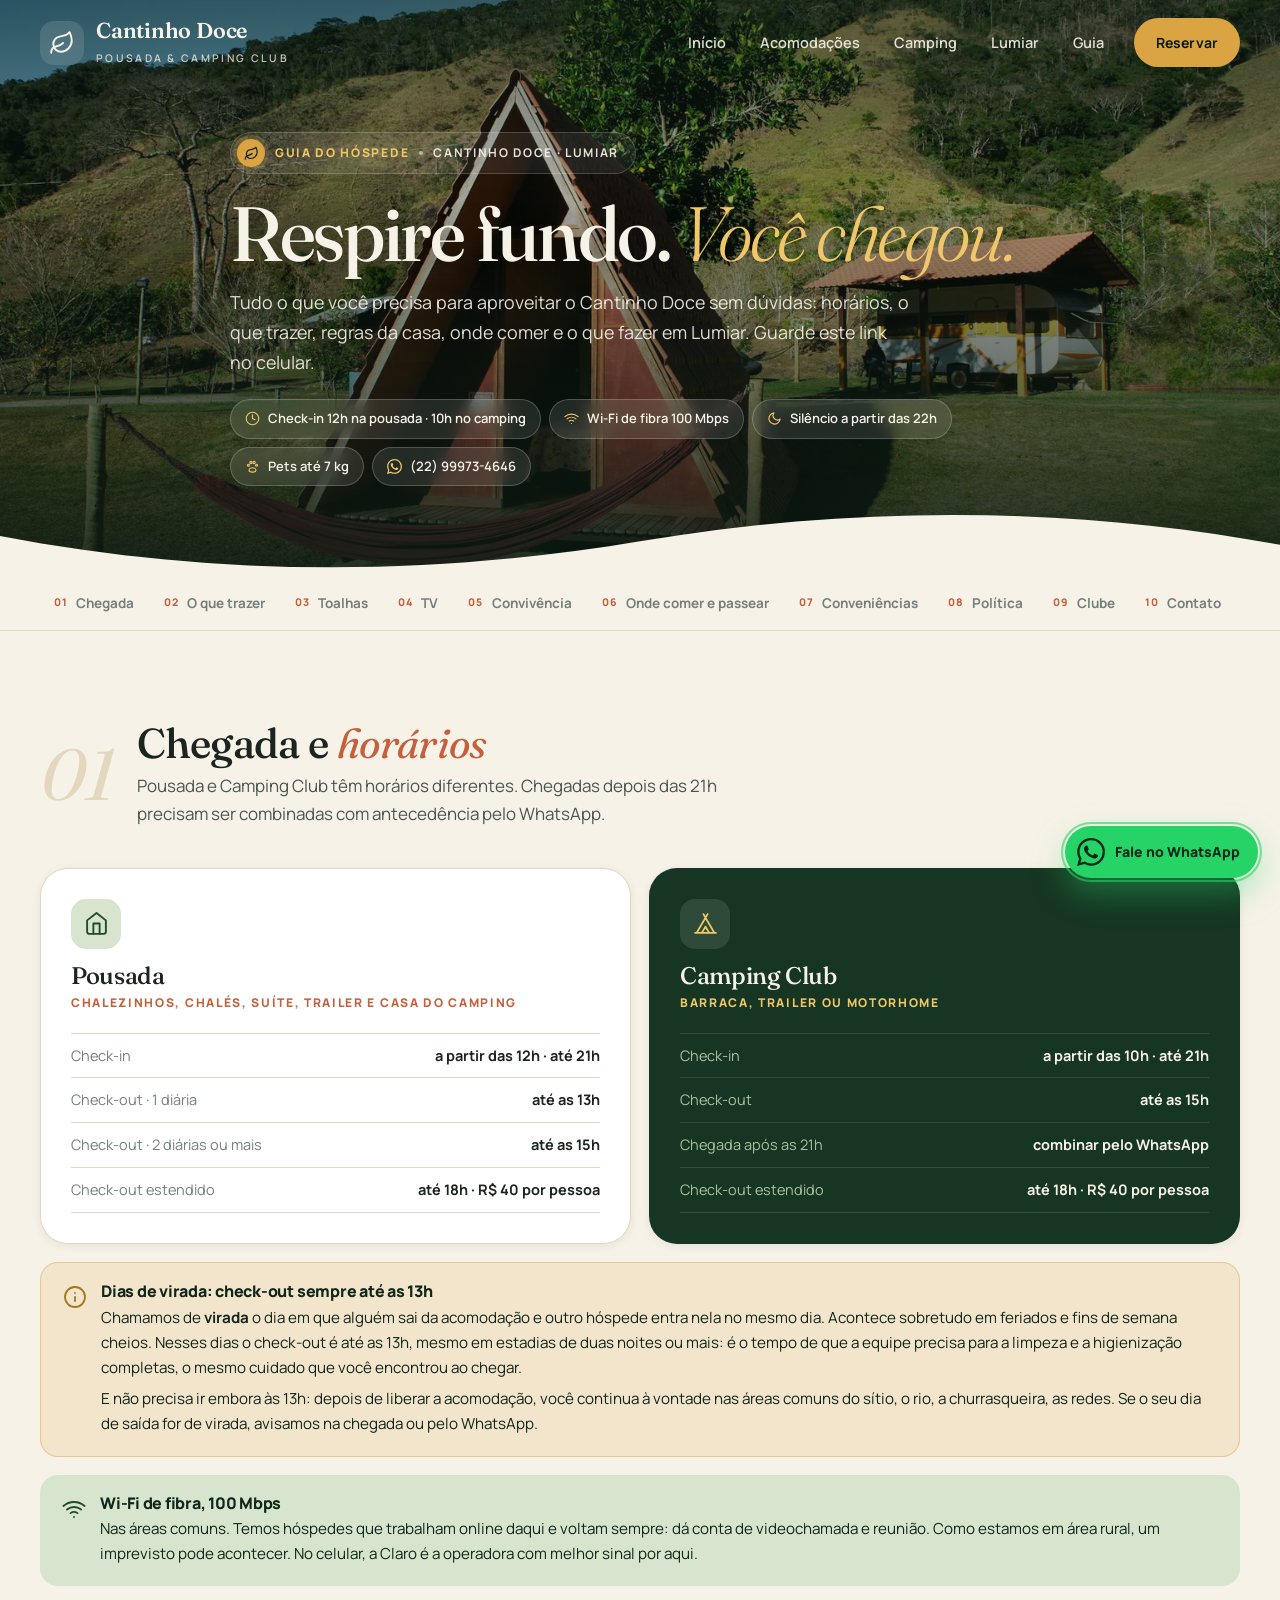
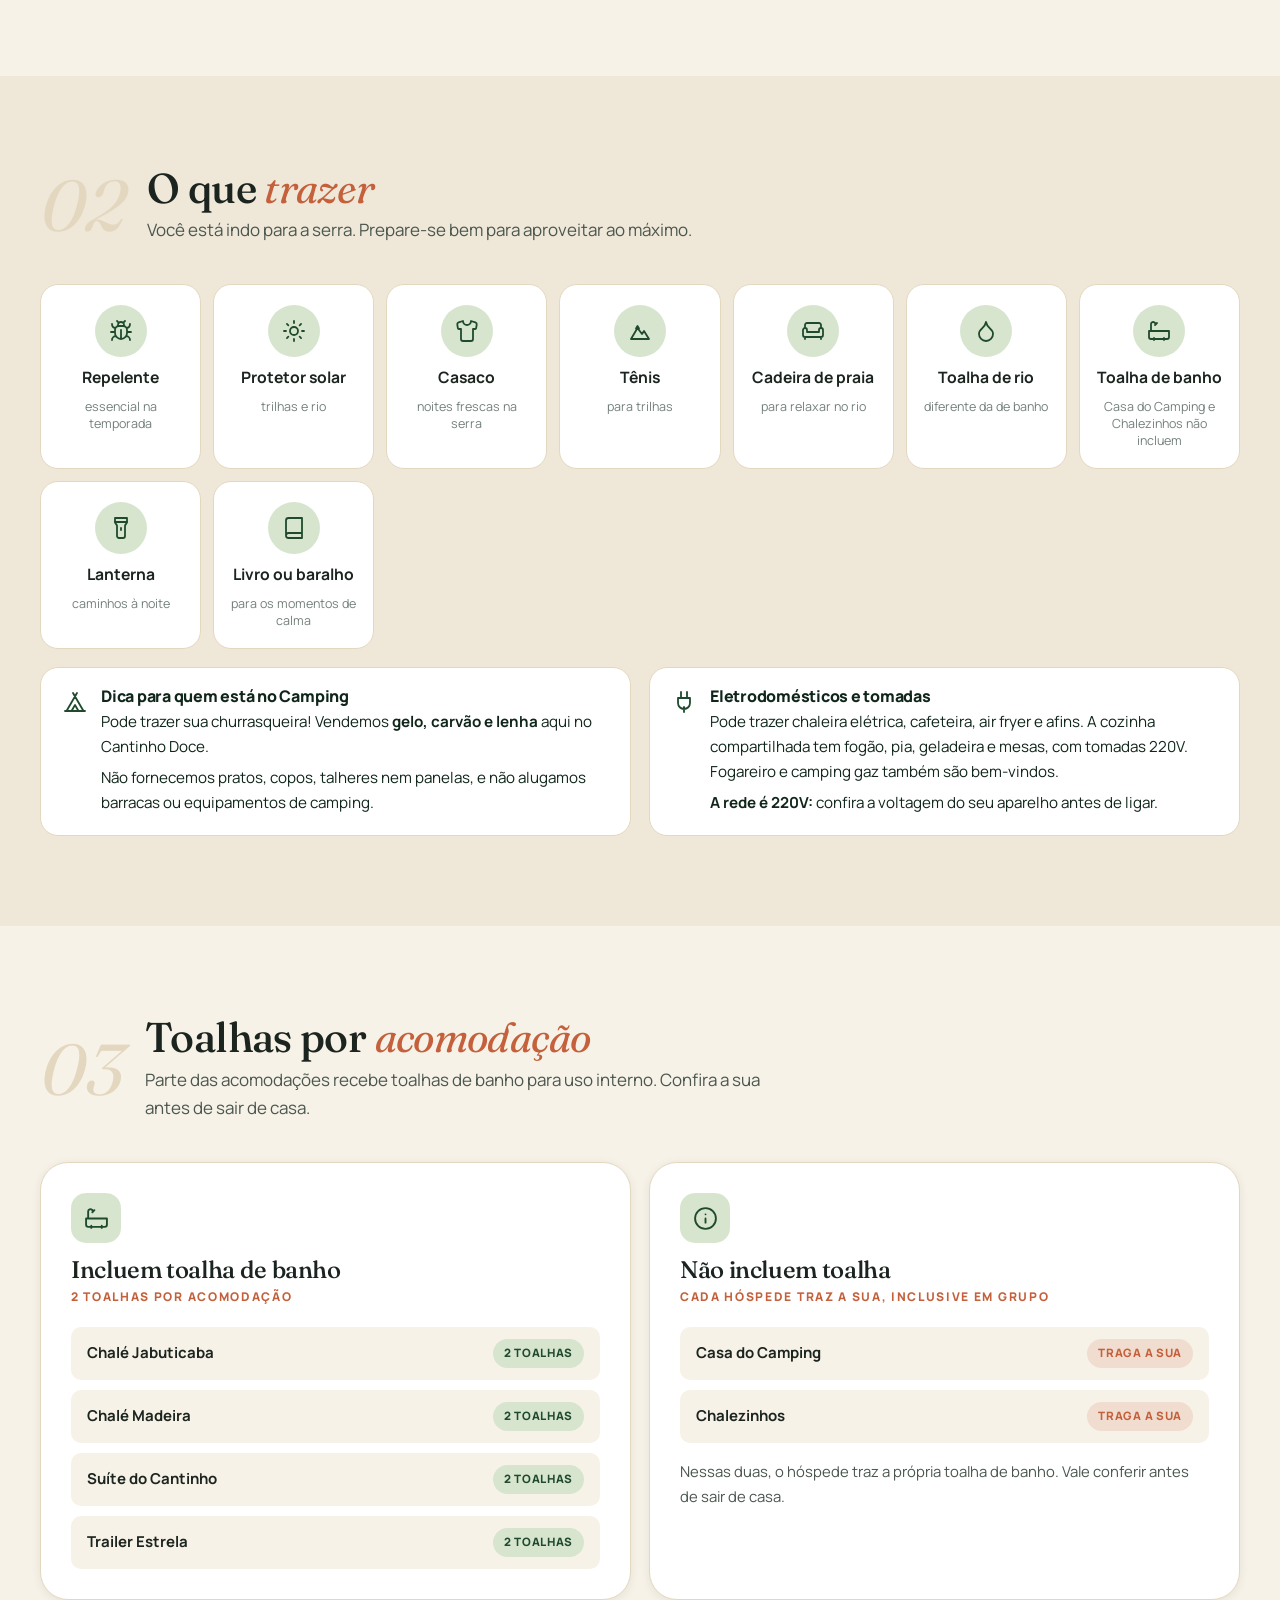
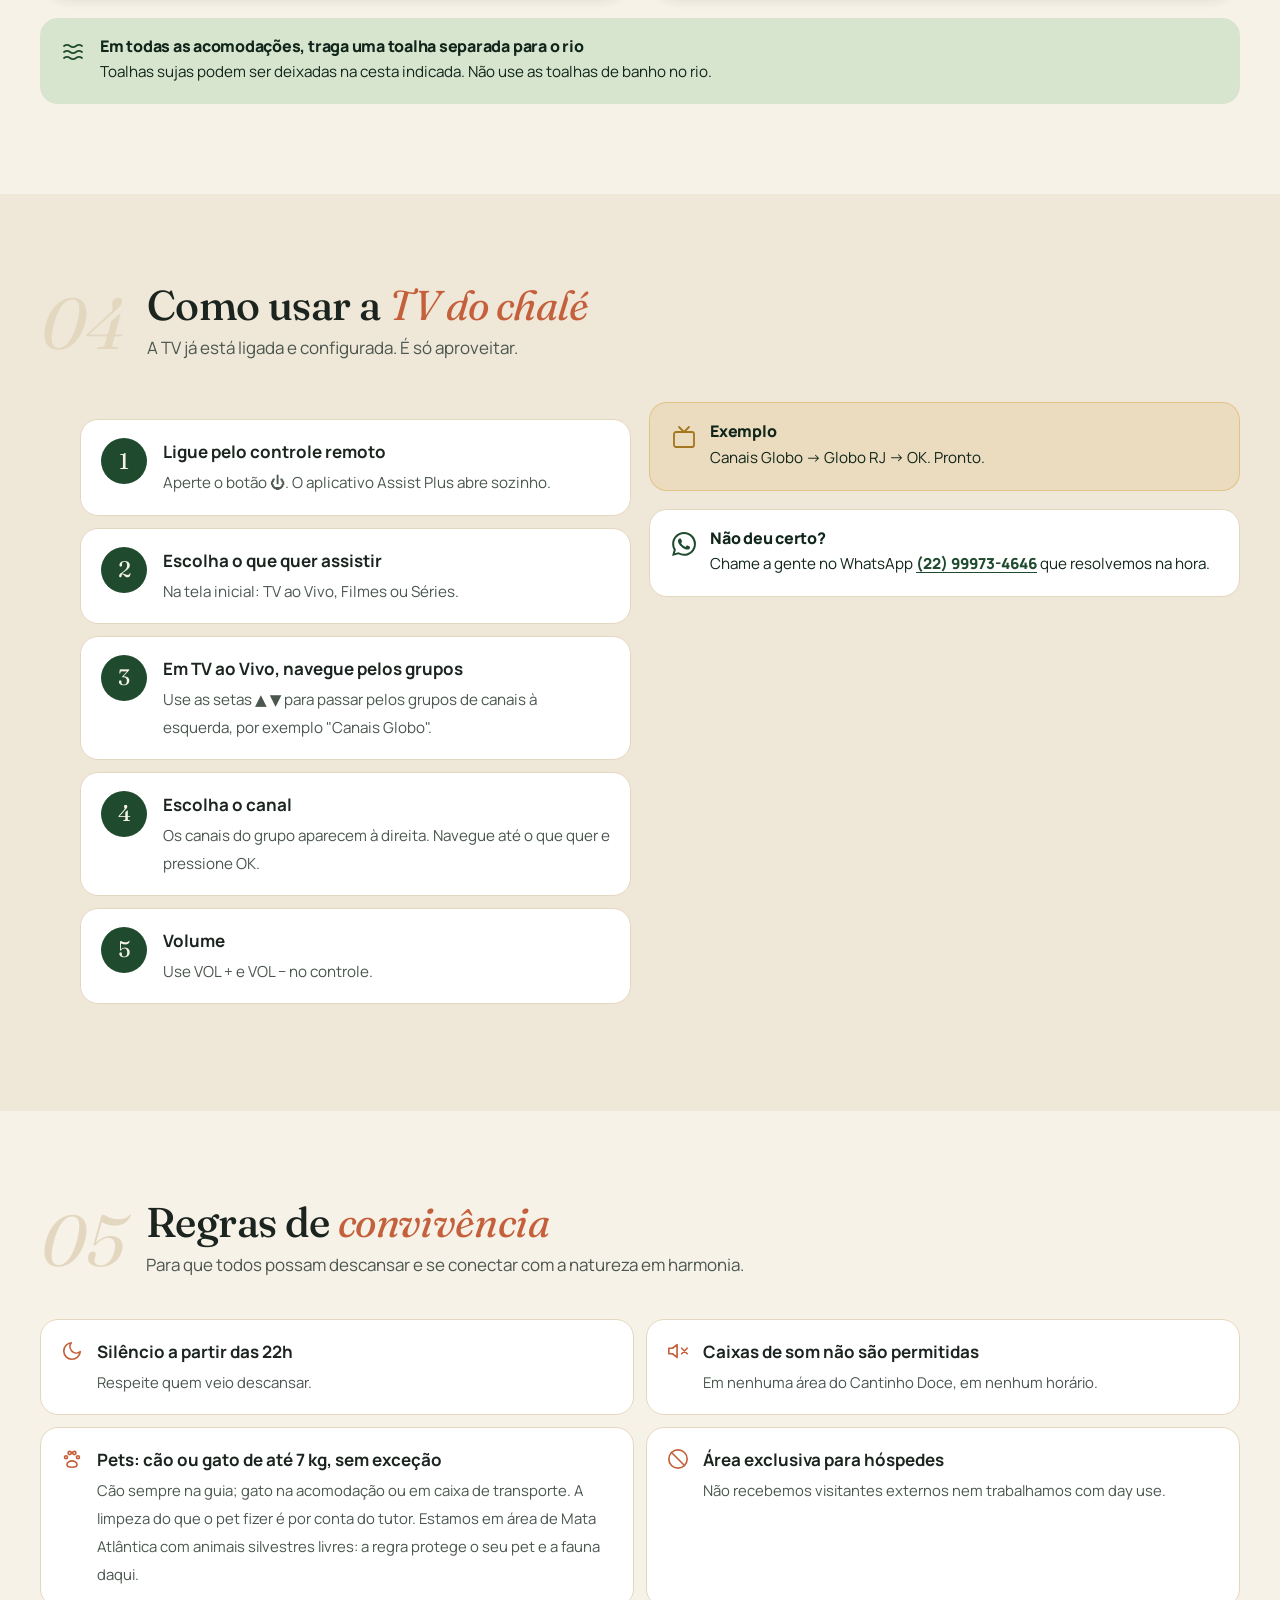
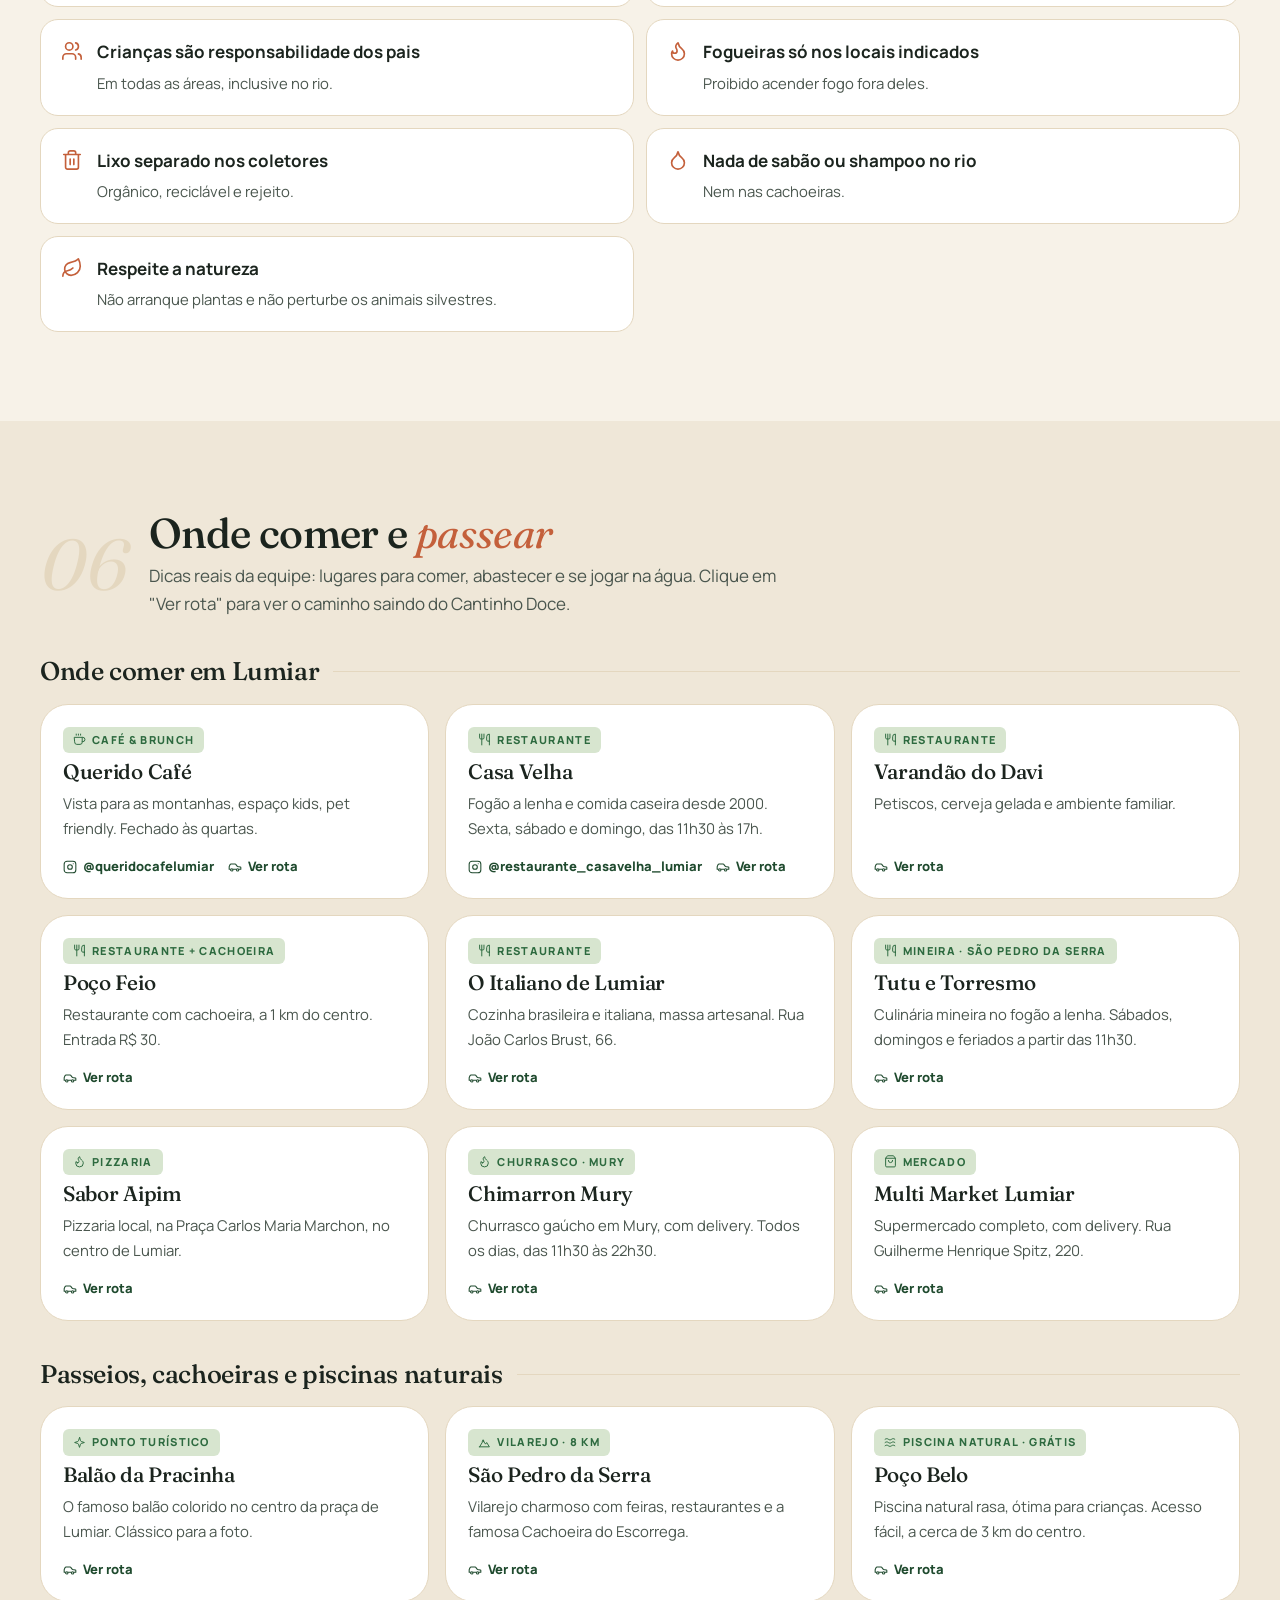
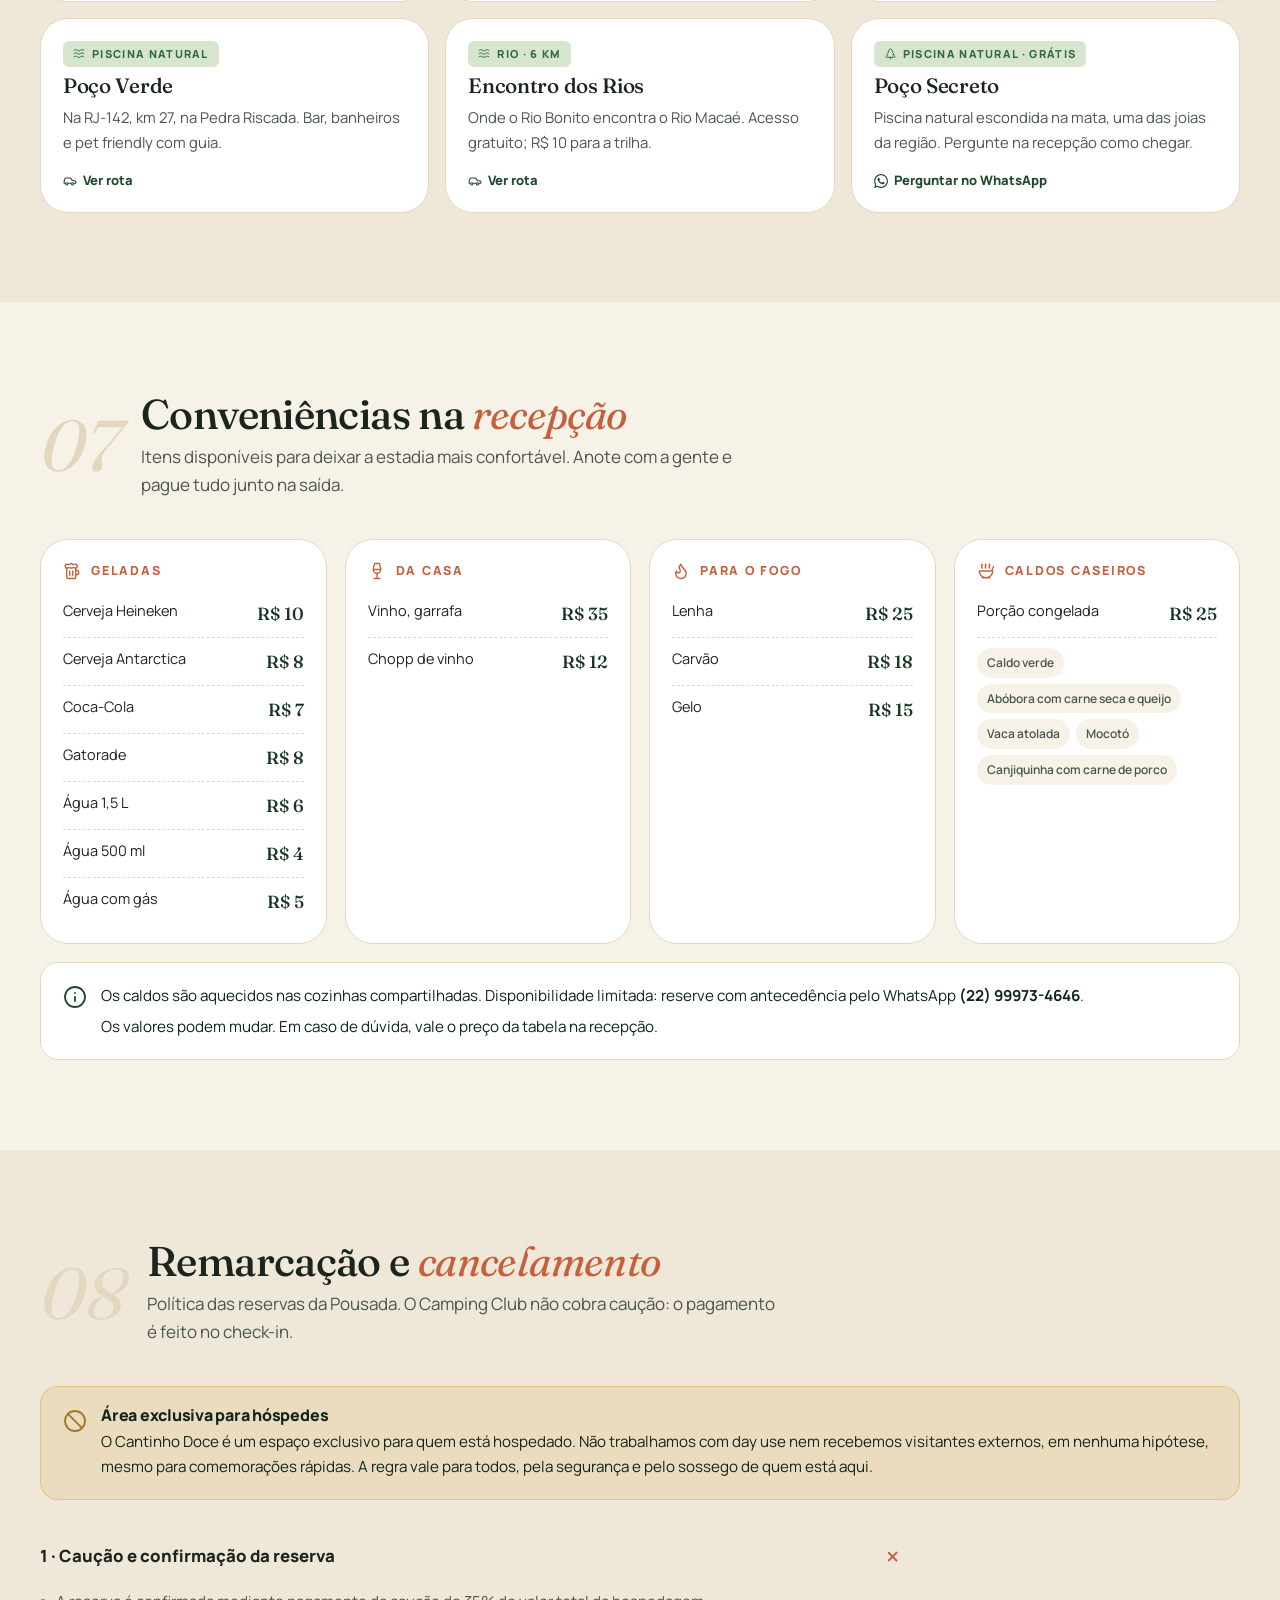
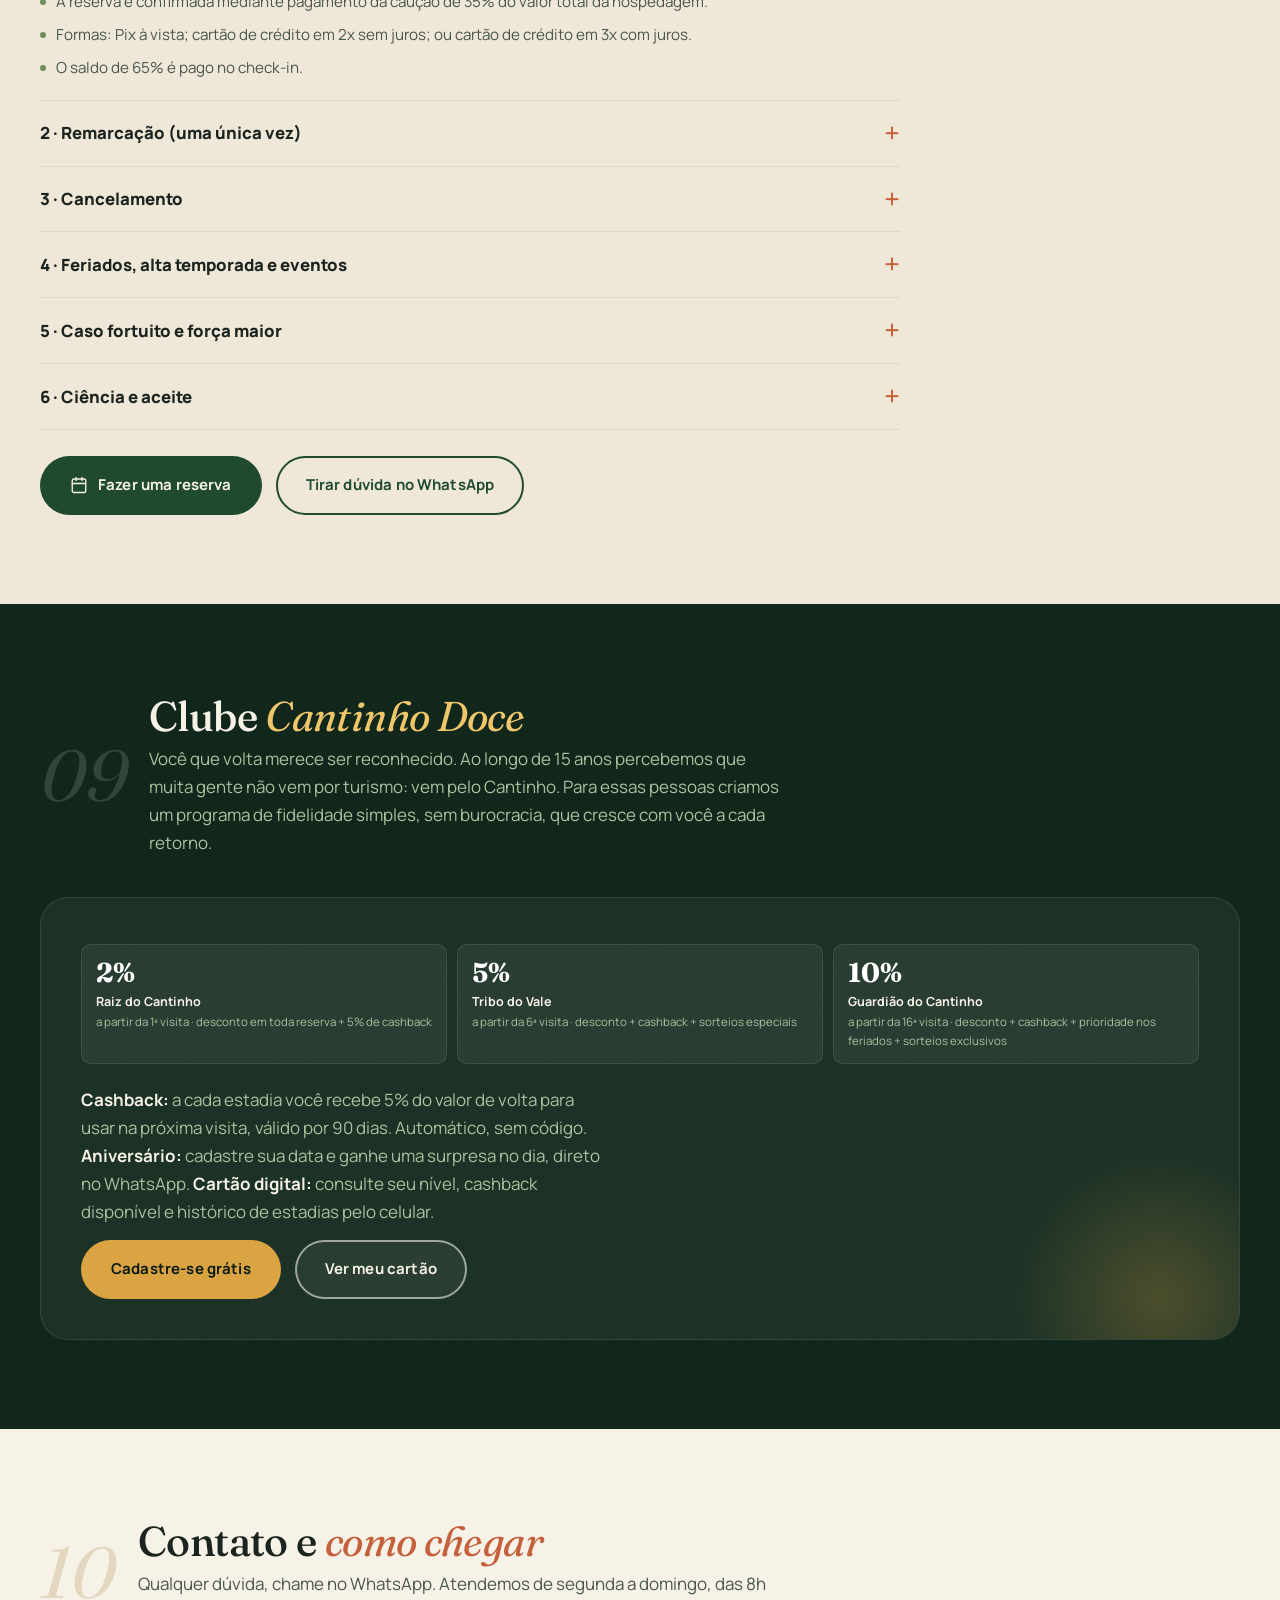
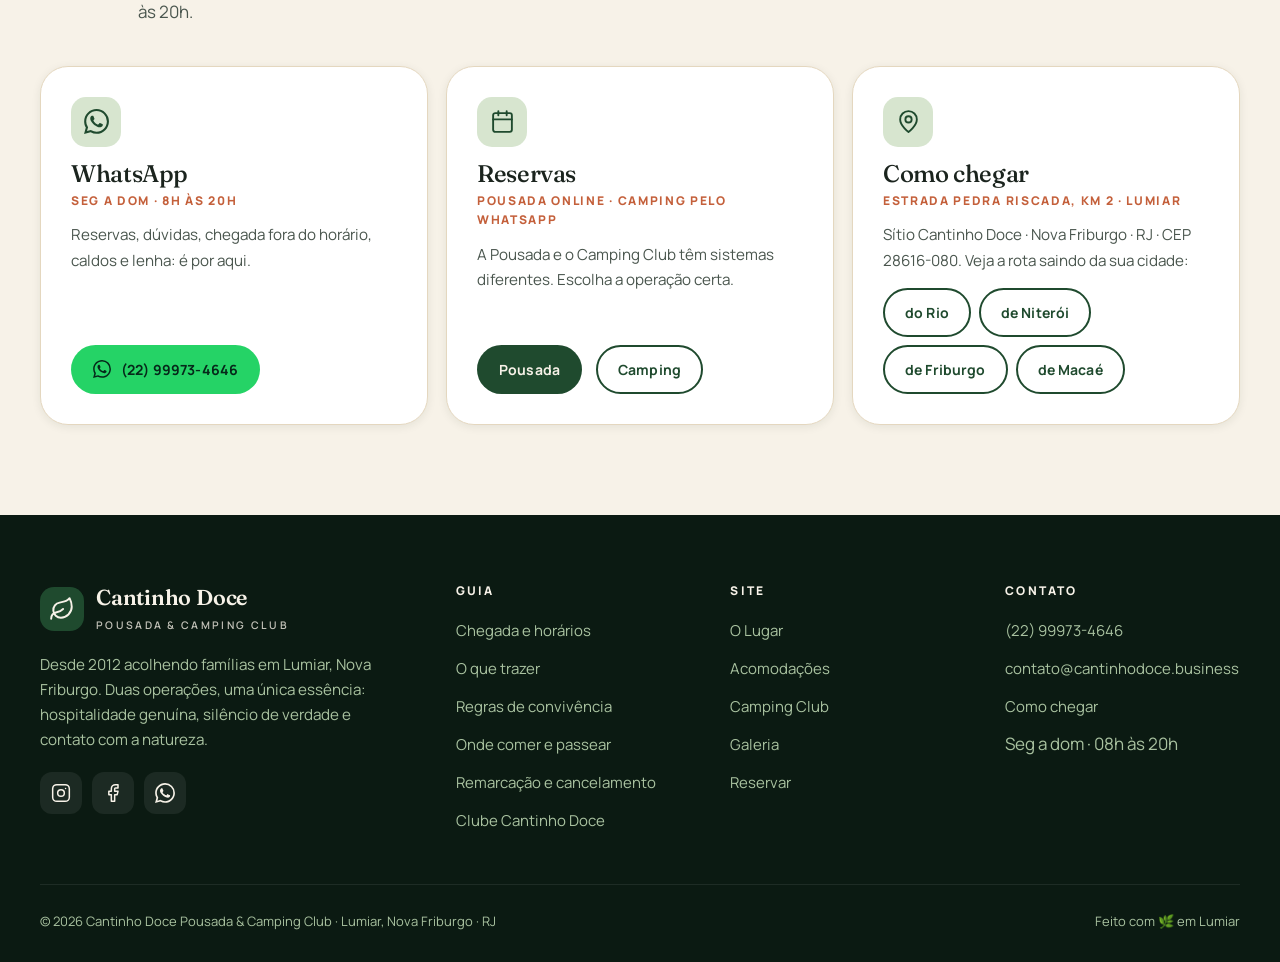
==== commit 6fe0ad35: "Peso inicial reduzido, SEO básico e rotas a partir de outras cidades - Carrossel: fotos recomprimida" ====
--- a/guia.html
+++ b/guia.html
@@ -7,6 +7,7 @@
   <meta name="description" content="Guia do hóspede do Cantinho Doce, em Lumiar: horários de check-in e check-out, o que trazer, toalhas, TV, regras de convivência, onde comer, cachoeiras, conveniências e política de cancelamento.">
   <meta name="theme-color" content="#10261a">
   <link rel="icon" type="image/svg+xml" href="favicon.svg">
+  <link rel="apple-touch-icon" sizes="180x180" href="apple-touch-icon.png">
   <link rel="canonical" href="https://igorstutz.github.io/camping-cantinho-doce/guia.html">
   <meta property="og:type" content="article">
   <meta property="og:locale" content="pt_BR">
--- a/css/style.css
+++ b/css/style.css
@@ -358,8 +358,12 @@
 
 /* ---------- Camping ---------- */
 .camping { position: relative; color: var(--cream); overflow: hidden; isolation: isolate; }
-.camping__bg { position: absolute; inset: 0; z-index: -2; background: url("../img/lg/camp-barraca-verde-rio.webp") center/cover fixed; }
+.camping__bg { position: absolute; inset: 0; z-index: -2; background: var(--forest-900) center/cover fixed; }
 @media (max-width: 1024px) { .camping__bg { background-attachment: scroll; } }
+.routes { margin-top: 22px; padding-top: 18px; border-top: 1px solid rgba(255,255,255,.12); }
+.routes small { display: block; font-size: 11.5px; letter-spacing: .14em; text-transform: uppercase; color: var(--sage); font-weight: 700; margin-bottom: 10px; }
+.routes .btn-row { gap: 8px; }
+.routes .btn { padding: 9px 14px; font-size: 13px; }
 .camping__bg::after { content: ""; position: absolute; inset: 0; background: linear-gradient(90deg, rgba(11,26,18,.96) 0%, rgba(11,26,18,.9) 45%, rgba(11,26,18,.66) 100%); }
 .camping__grid { display: grid; grid-template-columns: 1.1fr .9fr; gap: clamp(36px, 6vw, 80px); align-items: center; }
 .price-cards { display: grid; grid-template-columns: 1fr 1fr; gap: 14px; margin: 26px 0; }
